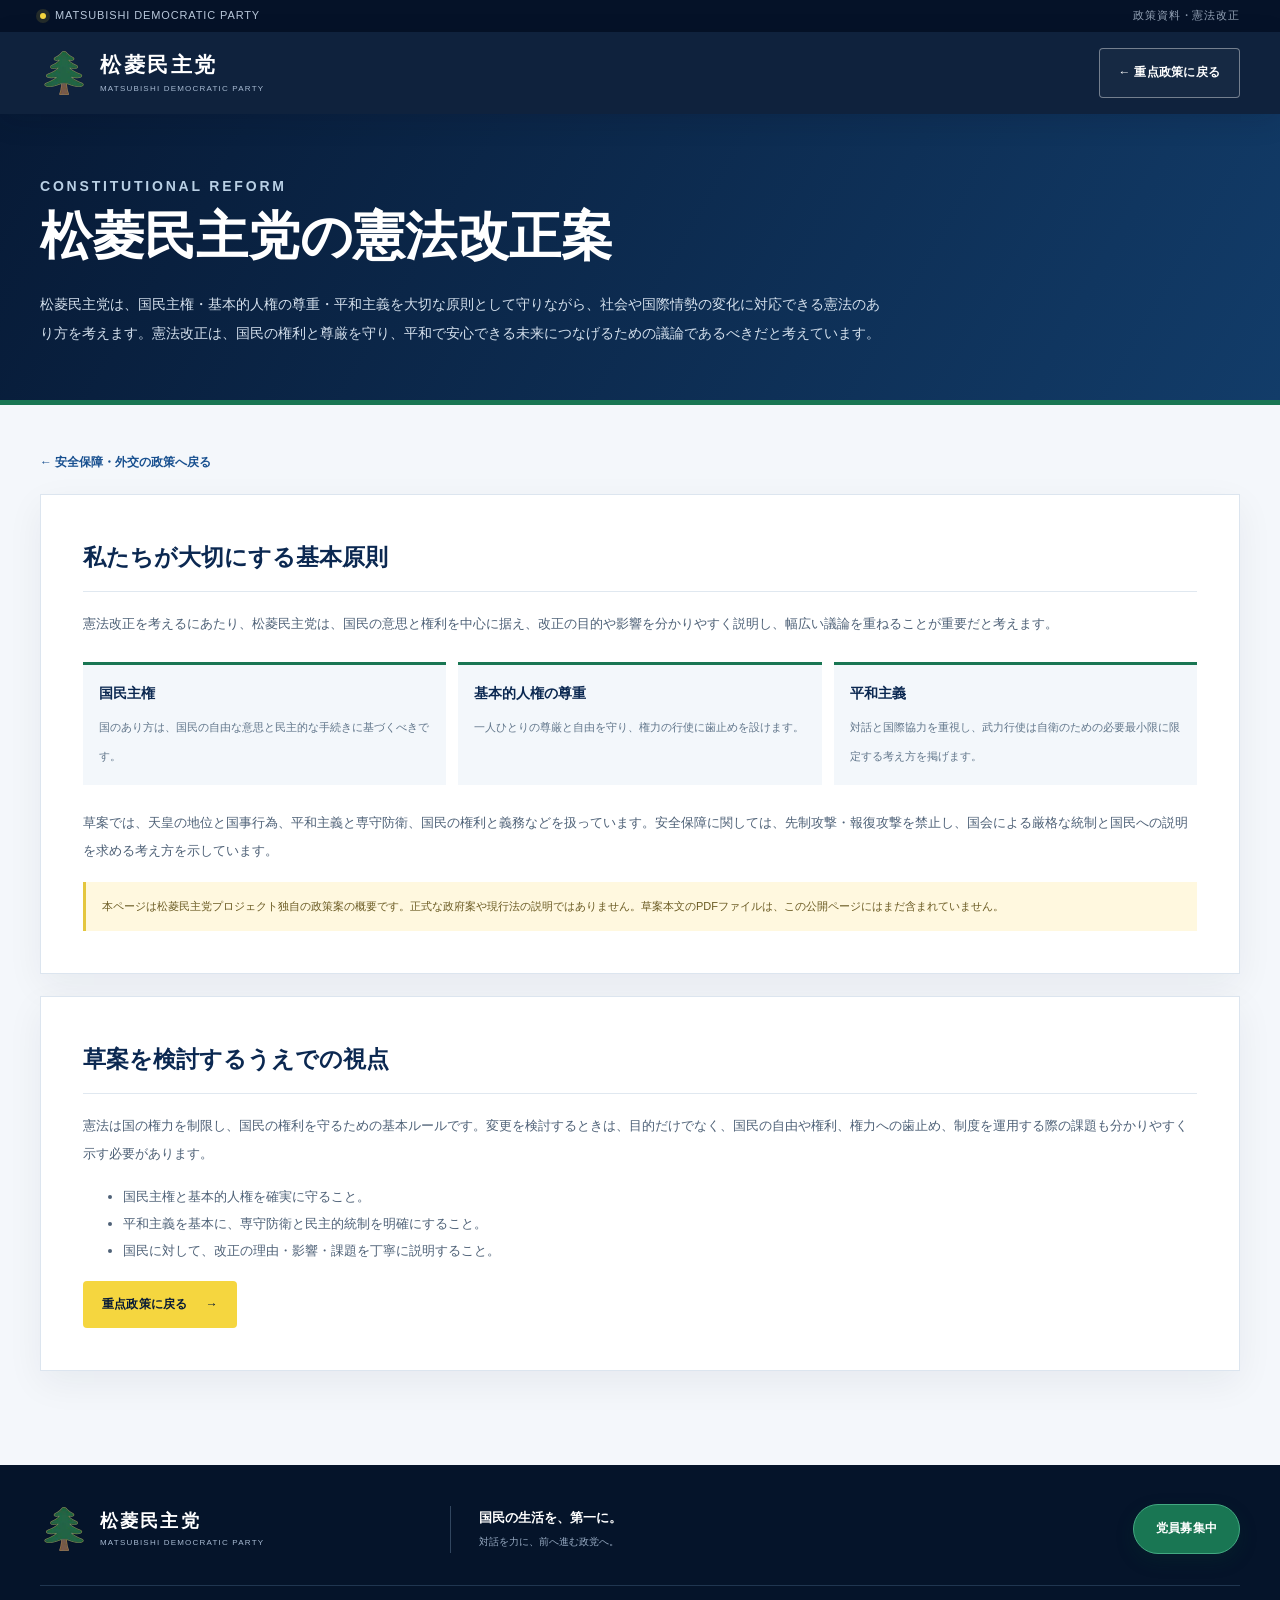
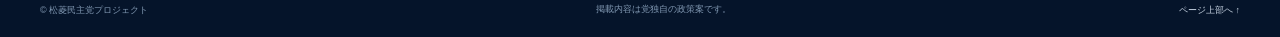
==== constitution.html @ f3b16d9c "Publish Matsubishi Democratic Party website with images and responsive pages" ====
<!doctype html>
<html lang="ja">
<head>
<meta charset="utf-8"><meta name="viewport" content="width=device-width, initial-scale=1">
<meta name="description" content="松菱民主党の憲法改正に関する考え方と草案の概要をご紹介します。">
<title>松菱民主党の憲法改正案｜松菱民主党</title><link rel="stylesheet" href="styles.css">
</head>
<body class="constitution-page">
<div class="topline"><div class="container topline-inner"><span><i class="status-dot"></i> MATSUBISHI DEMOCRATIC PARTY</span><span class="topline-right">政策資料・憲法改正</span></div></div>
<header class="site-header"><div class="container nav-wrap"><a class="brand" href="index.html#top"><img src="assets/logo-tree.webp" width="48" height="48" alt=""><span class="brand-text"><strong>松菱民主党</strong><small>MATSUBISHI DEMOCRATIC PARTY</small></span></a><a class="button button-outline" href="index.html#policies">← 重点政策に戻る</a></div></header>
<main>
<section class="constitution-hero"><div class="container"><p class="section-kicker">CONSTITUTIONAL REFORM</p><h1>松菱民主党の憲法改正案</h1><p>松菱民主党は、国民主権・基本的人権の尊重・平和主義を大切な原則として守りながら、社会や国際情勢の変化に対応できる憲法のあり方を考えます。憲法改正は、国民の権利と尊厳を守り、平和で安心できる未来につなげるための議論であるべきだと考えています。</p></div></section>
<section class="constitution-content"><div class="container"><a class="constitution-back" href="index.html#policies">← 安全保障・外交の政策へ戻る</a>
<div class="constitution-panel"><h2>私たちが大切にする基本原則</h2><p>憲法改正を考えるにあたり、松菱民主党は、国民の意思と権利を中心に据え、改正の目的や影響を分かりやすく説明し、幅広い議論を重ねることが重要だと考えます。</p><div class="constitution-principles"><div class="constitution-principle"><strong>国民主権</strong><span>国のあり方は、国民の自由な意思と民主的な手続きに基づくべきです。</span></div><div class="constitution-principle"><strong>基本的人権の尊重</strong><span>一人ひとりの尊厳と自由を守り、権力の行使に歯止めを設けます。</span></div><div class="constitution-principle"><strong>平和主義</strong><span>対話と国際協力を重視し、武力行使は自衛のための必要最小限に限定する考え方を掲げます。</span></div></div><p>草案では、天皇の地位と国事行為、平和主義と専守防衛、国民の権利と義務などを扱っています。安全保障に関しては、先制攻撃・報復攻撃を禁止し、国会による厳格な統制と国民への説明を求める考え方を示しています。</p><div class="constitution-notice">本ページは松菱民主党プロジェクト独自の政策案の概要です。正式な政府案や現行法の説明ではありません。草案本文のPDFファイルは、この公開ページにはまだ含まれていません。</div></div>
<div class="constitution-panel"><h2>草案を検討するうえでの視点</h2><p>憲法は国の権力を制限し、国民の権利を守るための基本ルールです。変更を検討するときは、目的だけでなく、国民の自由や権利、権力への歯止め、制度を運用する際の課題も分かりやすく示す必要があります。</p><ul><li>国民主権と基本的人権を確実に守ること。</li><li>平和主義を基本に、専守防衛と民主的統制を明確にすること。</li><li>国民に対して、改正の理由・影響・課題を丁寧に説明すること。</li></ul><a class="button button-yellow" href="index.html#policies">重点政策に戻る <span aria-hidden="true">→</span></a></div>
</div></section></main>
<footer class="site-footer"><div class="container footer-main"><a class="brand footer-brand" href="index.html#top"><img src="assets/logo-tree.webp" width="48" height="48" alt=""><span class="brand-text"><strong>松菱民主党</strong><small>MATSUBISHI DEMOCRATIC PARTY</small></span></a><p>国民の生活を、第一に。<br><span>対話を力に、前へ進む政党へ。</span></p><div class="footer-links"><a class="button footer-join-button" href="https://scratch.mit.edu/projects/1231125918" target="_blank" rel="noopener noreferrer">党員募集中</a></div></div><div class="container footer-bottom"><p>© 松菱民主党プロジェクト</p><p class="project-disclaimer">掲載内容は党独自の政策案です。</p><a class="back-top" href="#top">ページ上部へ ↑</a></div></footer>
</body></html>
---- styles.css ----
@charset "UTF-8";
:root{--navy:#081b37;--navy2:#0b2851;--blue:#1559a7;--yellow:#f5d63f;--green:#2fb58c;--ink:#15243a;--muted:#64748b;--paper:#f4f7fb;--line:#dce4ee;--shadow:0 20px 50px rgba(8,27,55,.12)}
*{box-sizing:border-box}html{scroll-behavior:smooth;scroll-padding-top:92px}body{margin:0;background:#fff;color:var(--ink);font-family:Inter,-apple-system,BlinkMacSystemFont,"Segoe UI","Noto Sans JP","Yu Gothic UI","Hiragino Kaku Gothic ProN",Meiryo,sans-serif;line-height:1.8;-webkit-font-smoothing:antialiased}a{color:inherit;text-decoration:none}button{font:inherit}.container{width:min(1200px,calc(100% - 48px));margin-inline:auto}.skip-link{position:absolute;left:16px;top:-60px;z-index:200;background:var(--yellow);color:var(--navy);padding:9px 14px;border-radius:6px}.skip-link:focus{top:8px}
.topline{height:32px;background:#051228;color:#b8c7da;font-size:11px;letter-spacing:.08em}.topline-inner{height:100%;display:flex;align-items:center;justify-content:space-between}.topline-inner span{display:inline-flex;align-items:center;gap:9px}.status-dot{width:6px;height:6px;border-radius:50%;background:var(--yellow);display:inline-block;box-shadow:0 0 0 4px rgba(245,214,63,.13)}.topline-right{opacity:.8}.site-header{position:sticky;top:0;z-index:100;background:rgba(8,27,55,.97);backdrop-filter:blur(14px);color:white;box-shadow:0 7px 26px rgba(4,14,29,.12)}.nav-wrap{min-height:82px;display:flex;align-items:center;justify-content:space-between;gap:30px}.brand{display:flex;align-items:center;gap:12px;flex:0 0 auto}.brand img{display:block;border-radius:12px;width:48px;height:48px;object-fit:contain}.brand-text{display:flex;flex-direction:column;line-height:1.25}.brand-text strong{font-size:21px;letter-spacing:.12em;font-weight:850}.brand-text small{font-size:8px;color:#a7bad2;letter-spacing:.15em;margin-top:5px}.main-nav{display:flex;align-items:center;gap:clamp(12px,1.55vw,24px);font-size:12px;font-weight:750}.nav-link{position:relative;padding:31px 0 28px;color:#d4deea;white-space:nowrap}.nav-link:after{position:absolute;content:"";bottom:19px;left:0;right:100%;height:2px;background:var(--yellow);transition:right .25s}.nav-link:hover,.nav-link.is-active{color:#fff}.nav-link:hover:after,.nav-link.is-active:after{right:0}.menu-toggle{display:none;background:none;border:1px solid #49617f;border-radius:8px;width:44px;height:42px;padding:10px;cursor:pointer}.menu-toggle span{display:block;background:white;height:2px;margin:5px 0;border-radius:3px}
.hero{position:relative;isolation:isolate;overflow:hidden;background:linear-gradient(122deg,#06162d 0%,#0b2850 56%,#103d72 100%);color:white;min-height:610px}.hero:after{content:"";position:absolute;pointer-events:none;left:0;right:0;bottom:0;height:8px;background:linear-gradient(90deg,var(--yellow) 0 20%,var(--green) 20% 40%,#3c8ed5 40% 100%)}.hero-background-slide{position:absolute;inset:0;z-index:-1;background:linear-gradient(90deg,rgba(5,18,38,.83),rgba(5,22,45,.32)),url('assets/representative-visual.webp') center/cover no-repeat;opacity:1;transition:opacity .7s ease}.hero-background-slide.is-changing{opacity:.12}.hero-grid-pattern{position:absolute;inset:0;z-index:0;opacity:.06;pointer-events:none;background-image:linear-gradient(rgba(255,255,255,.14) 1px,transparent 1px),linear-gradient(90deg,rgba(255,255,255,.14) 1px,transparent 1px);background-size:66px 66px;mask-image:linear-gradient(90deg,black,transparent 90%)}.hero-inner{position:relative;z-index:2;min-height:570px;padding:76px 42px 62px}.hero-copy{max-width:680px}.eyebrow,.section-kicker{font-size:10px;font-weight:850;letter-spacing:.2em;color:#5477a0;margin:0 0 18px;display:flex;align-items:center;gap:11px}.eyebrow{color:#c0d1e4}.eyebrow-line{display:inline-block;width:28px;height:2px;background:var(--yellow)}.hero h1{font-size:clamp(42px,5.15vw,70px);line-height:1.23;letter-spacing:.045em;margin:0;font-weight:900}.hero h1 em{font-style:normal;color:var(--yellow)}.hero-lead{font-size:21px;letter-spacing:.055em;font-weight:750;margin:18px 0 10px}.hero-description{font-size:14px;color:#d0dceb;line-height:2.1;max-width:520px;margin:0}.hero-actions{display:flex;gap:12px;flex-wrap:wrap;margin-top:28px}.button{display:inline-flex;align-items:center;justify-content:center;gap:18px;padding:13px 19px;font-size:12px;font-weight:850;letter-spacing:.02em;border-radius:4px;transition:transform .2s,box-shadow .2s,background .2s}.button:hover{transform:translateY(-3px);box-shadow:0 10px 24px rgba(0,0,0,.16)}.button-yellow{background:var(--yellow);color:#071a36}.button-outline{border:1px solid rgba(255,255,255,.4);color:white;background:rgba(255,255,255,.03)}.button-outline:hover{background:rgba(255,255,255,.1)}.hero-signature{display:flex;gap:12px;align-items:center;margin-top:36px;padding-top:20px;border-top:1px solid rgba(255,255,255,.18);max-width:380px}.signature-mark{width:36px;height:36px;display:grid;place-items:center;border:1px solid rgba(245,214,63,.7);color:var(--yellow);font:900 17px Georgia,serif;transform:rotate(45deg);border-radius:2px}.hero-signature span:last-child{display:flex;flex-direction:column;line-height:1.35}.hero-signature strong{font-size:12px}.hero-signature small{font-size:10px;color:#9fb2cb;margin-top:3px}.hero-visual{display:none!important}.hero-slider-arrow{position:absolute;z-index:5;top:50%;transform:translateY(-50%);width:48px;height:48px;border:1px solid rgba(255,255,255,.58);border-radius:50%;background:rgba(4,22,42,.42);color:#fff;font-size:35px;font-family:Arial,sans-serif;font-weight:300;line-height:1;display:grid;place-items:center;cursor:pointer}.hero-slider-prev{left:20px}.hero-slider-next{right:20px}.hero-bottom{display:flex;justify-content:space-between;align-items:center;padding:0 0 27px;color:#a6b7cd;font-size:10px;letter-spacing:.12em}.scroll-hint{display:flex;align-items:center;gap:12px}.scroll-hint i{display:inline-block;width:1px;height:28px;background:var(--yellow);position:relative}
.value-strip{background:#f0f4f8;border-bottom:1px solid #e2e8f0}.value-grid{display:grid;grid-template-columns:repeat(3,1fr);padding-block:21px}.value-item{display:flex;align-items:center;gap:15px;padding:5px 26px;border-right:1px solid #d8e0e9}.value-item:first-child{padding-left:2px}.value-item:last-child{border:0}.value-number{font-size:22px;font-weight:900;color:#a6b5c7}.value-item span:last-child{display:flex;flex-direction:column;line-height:1.45}.value-item strong{font-size:13px}.value-item small{font-size:10px;color:#718196;margin-top:5px}
.section{padding:100px 0}.about-section{background:#fff}.about-layout{display:grid;grid-template-columns:.86fr 1.14fr;gap:9%;align-items:start}.section-heading{padding:15px 0}.section-kicker{margin-bottom:20px}.section-heading h2{font-size:clamp(37px,4.1vw,56px);line-height:1.35;letter-spacing:.04em;margin:0;font-weight:900}.section-heading h2 span{color:#1b5da9}.heading-rule{width:60px;height:4px;background:var(--yellow);margin:25px 0}.heading-note{max-width:390px;color:#52657d;font-size:13px;line-height:2.1}.about-copy{border-left:1px solid #dce4ed;padding-left:42px;position:relative}.about-copy:before{content:"";position:absolute;width:5px;height:45px;background:#42b88f;top:0;left:-3px}.about-copy p{font-size:13px;color:#536379;line-height:2.15;margin:0 0 18px}.about-copy .lead-paragraph{font-size:19px;font-weight:800;line-height:1.85;color:#172f51;margin-bottom:19px}.about-points{display:grid;grid-template-columns:repeat(3,1fr);margin-top:31px;border-top:1px solid var(--line);border-bottom:1px solid var(--line);padding:18px 0;gap:12px}.about-points div{display:flex;flex-direction:column;gap:5px}.about-points span{font-size:10px;color:#7d8da1}.about-points strong{font-size:12px;color:#103d72}
.policy-section{background:var(--paper)}.section-topline{display:flex;align-items:flex-end;justify-content:space-between;gap:30px;margin-bottom:38px}.section-title{font-size:clamp(30px,3.3vw,43px);font-weight:900;letter-spacing:.035em;margin:0;color:#112e52;line-height:1.3}.section-subtitle{margin:11px 0 0;color:#6d7d91;font-size:13px}.section-index{font:750 10px Georgia,serif;letter-spacing:.15em;color:#8395aa;border-bottom:1px solid #bbc8d8;padding-bottom:10px;white-space:nowrap}.section-index b{color:#153e6f;margin-left:8px}.policy-grid{display:grid;grid-template-columns:repeat(3,1fr);gap:16px}.policy-card{position:relative;background:#fff;border:1px solid #e2e9f1;padding:25px 24px 22px;min-height:263px;box-shadow:0 8px 25px rgba(18,48,80,.035);transition:transform .25s,box-shadow .25s;overflow:hidden}.policy-card:before{content:"";position:absolute;top:0;left:0;width:100%;height:4px;background:var(--accent)}.policy-card:hover{transform:translateY(-4px);box-shadow:var(--shadow)}.policy-orange{--accent:#f19936;--accent-light:#fff3e2}.policy-green{--accent:#21a978;--accent-light:#e6f8ef}.policy-rose{--accent:#e96c8f;--accent-light:#ffedf2}.policy-blue{--accent:#3986d5;--accent-light:#eaf4ff}.policy-purple{--accent:#8c71d7;--accent-light:#f1edff}.policy-teal{--accent:#20a89c;--accent-light:#e4f9f6}.policy-card-top{display:flex;align-items:center;justify-content:space-between}.policy-no{font:900 25px Georgia,serif;color:var(--accent)}.policy-icon{width:43px;height:43px;display:grid;place-items:center;border-radius:12px;background:var(--accent-light);color:var(--accent);font-size:21px;font-weight:850}.policy-label{font-size:8px;font-weight:900;letter-spacing:.19em;color:#a2afbd;margin:17px 0 2px}.policy-card h3{font-size:21px;line-height:1.45;margin:0 0 7px;color:#142b49;font-weight:900}.policy-short{font-size:12px;color:#66768a;line-height:1.8;margin:0;min-height:43px}.text-button{padding:14px 0 0;background:none;border:0;border-top:1px solid #e8edf3;color:#174f8f;font-size:11px;font-weight:850;display:flex;justify-content:space-between;align-items:center;gap:20px;width:100%;margin-top:18px;cursor:pointer;text-align:left}.text-button span{font-size:17px;color:var(--accent)}.policy-detail{font-size:12px;color:#4d6076;padding-top:13px;line-height:1.95}.policy-detail p{margin:0 0 10px}.policy-detail ul{margin:0;padding-left:18px}.policy-detail li{margin:4px 0}.policy-note{display:flex;align-items:flex-start;gap:12px;margin-top:23px;padding:14px 18px;border:1px solid #dfe7ef;background:#fff}.note-symbol{flex:0 0 20px;width:20px;height:20px;border-radius:50%;border:1px solid #6e88a5;color:#476783;display:grid;place-items:center;font:700 12px Georgia,serif;margin-top:2px}.policy-note p{margin:0;color:#718196;font-size:11px;line-height:1.8}
.approach-section{background:#092346;color:#fff;padding:84px 0;position:relative;overflow:hidden}.approach-layout{position:relative;z-index:1;display:grid;grid-template-columns:1.1fr .9fr;gap:10%;align-items:center}.section-kicker-light{color:#9bb1cc}.approach-layout h2,.message-copy h2,.closing-inner h2{font-size:clamp(31px,3.6vw,47px);font-weight:900;line-height:1.45;letter-spacing:.03em;margin:0}.approach-layout h2 span,.message-copy h2 span,.closing-inner h2 span{color:var(--yellow)}.approach-intro{font-size:13px;color:#bdcde0;line-height:2.1;max-width:570px;margin:20px 0 26px}.approach-steps{border-top:1px solid rgba(255,255,255,.17)}.approach-step{display:flex;align-items:flex-start;gap:20px;padding:21px 0;border-bottom:1px solid rgba(255,255,255,.17)}.approach-step>span{color:var(--yellow);font:800 20px Georgia,serif}.approach-step strong{font-size:15px}.approach-step p{font-size:11px;color:#aebfd4;margin:4px 0 0;line-height:1.8}
.news-section{background:#f4f7fb}.news-intro{display:flex;gap:15px;align-items:center;background:#0b2851;color:#fff;padding:19px 23px;margin:-7px 0 26px;border-left:4px solid var(--yellow)}.news-intro-mark{display:grid;place-items:center;flex:0 0 43px;width:43px;height:43px;border:1px solid rgba(245,214,63,.8);color:var(--yellow);font:900 22px Georgia,serif;transform:rotate(45deg);margin:0 7px 0 2px}.news-intro p{font-size:11px;line-height:1.9;color:#ccdaea;margin:0}.news-intro strong{font-size:12px;color:#fff}.news-toolbar{display:flex;justify-content:space-between;align-items:center;gap:18px;margin:0 0 20px}.news-filters{display:flex;gap:8px;flex-wrap:wrap}.news-filter{border:1px solid #cbd7e5;background:#fff;color:#536882;padding:8px 16px;font-size:11px;font-weight:800;cursor:pointer}.news-filter:hover,.news-filter.is-selected{background:#0b2851;color:#fff;border-color:#0b2851}.news-result-count{font-size:10px;font-weight:800;color:#7a8ca1}.news-grid{display:grid;grid-template-columns:repeat(2,minmax(0,1fr));gap:20px;align-items:start}.news-card{background:#fff;border:1px solid #dce5ef;box-shadow:0 8px 28px rgba(8,27,55,.045);min-width:0}.news-card[hidden]{display:none}.news-card-top{display:flex;align-items:center;gap:10px;min-height:53px;padding:11px 21px;border-bottom:1px solid #e8edf3;background:#fbfcfe;position:relative}.news-card-top time{font-size:10px;color:#8090a3;font-weight:750}.news-number{margin-left:auto;font:800 12px Georgia,serif;color:#b4c1d0}.news-category{display:inline-block;font-size:9px;font-weight:850;padding:5px 8px;background:#eaf2fc;color:#245f9d;white-space:nowrap}.category-domestic{background:#eaf3ff;color:#245f9d}.category-international{background:#e8f7f1;color:#177b61}.news-card-body{padding:23px 24px 21px}.news-eyebrow{font-size:8px;font-weight:900;letter-spacing:.16em;color:#a0adbc;margin:0 0 9px}.news-card h3{font-size:clamp(18px,1.75vw,23px);line-height:1.6;color:#112e52;margin:0 0 13px}.news-summary{font-size:12px;line-height:2.05;color:#586b81;margin:0 0 17px}.news-meta{display:flex;flex-wrap:wrap;gap:8px 15px;padding:12px 0;border-top:1px solid #e5ebf2;border-bottom:1px solid #e5ebf2;color:#8392a4;font-size:9px}.news-details{margin-top:15px}.news-details summary{list-style:none;display:flex;justify-content:space-between;align-items:center;gap:15px;padding:12px 14px;background:#eef4fa;color:#174f8f;font-size:11px;font-weight:850;cursor:pointer}.news-details summary::-webkit-details-marker{display:none}.news-details summary span{font-size:20px}.news-detail-content{padding:17px 2px 0}.news-detail-content h4{font-size:12px;color:#14385f;margin:17px 0 7px;padding-left:10px;border-left:3px solid #2fb58c}.news-detail-content h4:first-child{margin-top:0}.news-detail-content p,.news-detail-content li{font-size:11px;line-height:2;color:#5e6f83}.news-detail-content p{margin:0 0 11px}.news-detail-content ul{padding-left:18px;margin:7px 0 13px}.news-detail-content li{margin:4px 0}.news-detail-content .news-conclusion{border-left:2px solid #e6cb3e;padding:9px 12px;background:#fffbed;color:#33475f;font-weight:750}.news-source{display:flex;justify-content:space-between;gap:12px;align-items:center;padding:10px 12px;border:1px solid #dbe4ef;color:#215f9e;font-size:10px;font-weight:800;margin-top:10px}.news-source-secondary{margin-top:7px}.news-disclaimer{display:flex;align-items:flex-start;gap:10px;margin-top:20px;padding:14px 17px;background:#e9eef5;border:1px solid #dae3ed}.news-disclaimer>span{flex:0 0 18px;width:18px;height:18px;border:1px solid #879ab0;color:#58718b;border-radius:50%;display:grid;place-items:center;font:700 11px Georgia,serif;margin-top:2px}.news-disclaimer p{font-size:10px;line-height:1.9;color:#65788e;margin:0}
.message-section{background:linear-gradient(120deg,#07182f,#0b2b53);color:white;padding:100px 0;overflow:hidden;position:relative}.message-section:before{content:"";position:absolute;top:0;left:0;width:38%;height:4px;background:var(--yellow)}.message-layout{display:grid;grid-template-columns:.85fr 1.15fr;gap:9%;align-items:center}.message-photo-wrap{position:relative;min-height:380px}.message-photo{width:100%;height:380px;object-fit:contain;object-position:center bottom;border-radius:130px 130px 4px 4px;display:block;box-shadow:18px 18px 0 rgba(245,214,63,.13)}.photo-label{position:absolute;bottom:20px;left:-15px;background:var(--yellow);color:#071a36;font-size:9px;font-weight:900;letter-spacing:.17em;padding:9px 13px}.message-copy{max-width:600px}.message-copy h2{font-size:clamp(32px,3.7vw,48px)}.message-lead{font-size:16px;font-weight:800;color:#e9eff7;line-height:1.95;margin:22px 0 13px}.message-copy>p:not(.section-kicker):not(.message-lead){font-size:12px;color:#b5c5d9;line-height:2.1}.representative-sign{border-left:3px solid var(--yellow);padding:7px 0 7px 17px;margin-top:26px;display:flex;flex-direction:column;gap:3px}.representative-sign span{font-size:10px;color:#a7bbd2}.representative-sign strong{font-size:20px;letter-spacing:.055em}
.history-section{background:#f7f9fc}.timeline{border-top:1px solid #dce4ed;display:grid;grid-template-columns:repeat(3,1fr)}.timeline-item{min-height:180px;padding:25px 28px 28px 0;display:flex;align-items:flex-start;gap:18px;border-bottom:1px solid #dce4ed;position:relative}.timeline-item+.timeline-item{border-left:1px solid #dce4ed;padding-left:25px}.timeline-marker{width:38px;height:38px;flex:0 0 38px;border-radius:50%;border:1px solid #c7d3e0;color:#496786;display:grid;place-items:center;font:800 12px Georgia,serif;background:white}.timeline-body{min-width:0}.timeline-label{font-size:10px;color:#7890a8;margin:0 0 6px}.timeline-body h3{font-size:18px;font-weight:900;color:#122e52;margin:0 0 10px;overflow-wrap:anywhere}.timeline-body>p:last-child{font-size:11px;color:#64768b;line-height:1.8;margin:0}.timeline-arrow{position:absolute;right:20px;bottom:20px;color:#8ba0b8;font-size:19px}.timeline-current{background:#edf4fb}.timeline-current .timeline-marker{background:#102f54;color:var(--yellow);border-color:#102f54}.current-label{position:absolute;right:17px;top:17px;font:900 8px Georgia,serif;color:#337b61;background:#e0f5eb;padding:5px 7px}
.closing-cta{background:linear-gradient(110deg,#1555a0,#0b2b53);color:white;padding:61px 0;position:relative;overflow:hidden}.closing-inner{position:relative;z-index:1;display:flex;justify-content:space-between;align-items:center;gap:50px}.closing-inner h2{font-size:clamp(30px,3.4vw,43px)}.closing-inner h2 span{color:var(--yellow)}.closing-inner>div>p:last-child{font-size:12px;color:#c2d4e8;margin:14px 0 0}.button-large{padding:17px 25px;white-space:nowrap;flex:0 0 auto}
.site-footer{background:#05142a;color:#fff}.footer-main{padding:39px 0 31px;display:grid;grid-template-columns:1fr 1fr 1fr;align-items:center;gap:30px}.footer-brand .brand-text strong{font-size:18px}.footer-main>p{font-size:13px;font-weight:800;line-height:1.8;padding-left:28px;border-left:1px solid #31465f;margin:0}.footer-main>p span{font-size:10px;color:#98abc3;font-weight:500}.footer-links{display:flex;justify-content:flex-end;flex-wrap:wrap;gap:10px 18px;font-size:10px;color:#b9c8da}.footer-links .footer-join-button{font-size:12px;font-weight:850;padding:13px 22px;color:#fff;background:#197653;border:1px solid #43a982;border-radius:999px;box-shadow:0 7px 18px rgba(10,65,45,.22)}.footer-bottom{border-top:1px solid #203650;padding:16px 0 19px;display:grid;grid-template-columns:auto 1fr auto;align-items:center;gap:25px;color:#8299b3;font-size:9px}.footer-bottom p{margin:0}.project-disclaimer{text-align:center;line-height:1.7}.back-top{white-space:nowrap;color:#c8d4e3}
.constitution-page{background:#f4f7fb;min-height:100vh}.constitution-hero{background:linear-gradient(120deg,#071a36,#123c69);color:#fff;padding:58px 0 52px;border-bottom:5px solid #197653}.constitution-hero .section-kicker{color:#b9d0e5}.constitution-hero h1{font-size:clamp(32px,5vw,52px);line-height:1.35;margin:0 0 18px}.constitution-hero p{max-width:850px;color:#d4e0ed;font-size:14px;line-height:2.1;margin:0}.constitution-content{padding:42px 0 72px}.constitution-panel{background:#fff;border:1px solid #dce5ef;box-shadow:0 12px 35px rgba(8,27,55,.06);padding:clamp(22px,4vw,42px);margin-bottom:22px}.constitution-panel h2{font-size:23px;color:#0b2851;margin:0 0 18px;padding-bottom:13px;border-bottom:1px solid #e0e8f0}.constitution-panel p,.constitution-panel li{font-size:13px;line-height:2.1;color:#4e6177}.constitution-principles{display:grid;grid-template-columns:repeat(3,minmax(0,1fr));gap:12px;margin:24px 0}.constitution-principle{background:#f3f7fb;border-top:3px solid #197653;padding:16px}.constitution-principle strong{display:block;color:#0b2851;font-size:14px;margin-bottom:6px}.constitution-principle span{font-size:11px;line-height:1.8;color:#60758a}.constitution-document{width:100%;height:min(78vh,920px);border:1px solid #d8e2ed;background:#f5f7fa}.constitution-actions{display:flex;gap:12px;flex-wrap:wrap;margin-top:18px}.constitution-back{display:inline-flex;align-items:center;gap:10px;color:#174f8f;font-size:12px;font-weight:850;margin-bottom:20px}.constitution-notice{padding:14px 16px;background:#fff8df;border-left:3px solid #e4c63e;font-size:11px;line-height:1.9;color:#6a5a22;margin-top:18px}.security-subpage-cta{margin-top:20px;padding:17px 18px;background:#f2f7fb;border-left:3px solid #197653;border-radius:3px}.security-subpage-cta p{font-size:12px;color:#50657b;margin:0 0 12px;line-height:1.9}.security-constitution-button{background:#0b2851;color:#fff;border:1px solid #2b4d73;border-radius:4px;gap:18px}
@media(max-width:1120px){.main-nav{gap:12px;font-size:11px}.nav-wrap{gap:20px}.brand-text strong{font-size:18px}.brand img{width:42px;height:42px}}
@media(max-width:900px){.container{width:min(1200px,calc(100% - 38px))}.nav-wrap{min-height:74px}.menu-toggle{display:block;margin-left:auto}.main-nav{display:none;position:absolute;top:100%;left:0;right:0;padding:10px 20px 20px;background:#07182f;border-top:1px solid #233c5b;align-items:stretch;gap:0;flex-direction:column}.main-nav.is-open{display:flex}.nav-link{padding:12px 6px;border-bottom:1px solid rgba(255,255,255,.08)}.nav-link:after{display:none}.hero-inner{min-height:530px;padding:56px 34px 40px}.hero h1{font-size:clamp(39px,5.4vw,57px)}.hero-lead{font-size:17px}.hero-description{font-size:12px}.section{padding:78px 0}.policy-grid{grid-template-columns:repeat(2,1fr)}.approach-layout{gap:6%}.message-layout{gap:6%}.footer-main{grid-template-columns:1fr 1fr}.footer-links{grid-column:1/-1;justify-content:flex-start}.footer-bottom{grid-template-columns:auto 1fr;gap:10px 20px}.project-disclaimer{text-align:right}.back-top{grid-column:1/-1;text-align:right}.news-grid{grid-template-columns:1fr}.constitution-principles{grid-template-columns:1fr}}
@media(max-width:640px){.container{width:calc(100% - 32px)}.topline{height:29px;font-size:9px}.topline-right{display:none}.brand-text strong{font-size:17px}.brand-text small{font-size:7px}.hero{min-height:0}.hero-inner{padding:60px 20px 45px;min-height:520px}.hero h1{font-size:clamp(43px,12vw,61px)}.hero-lead{font-size:16px}.hero-description{max-width:90%}.hero-bottom{padding-bottom:24px;font-size:9px}.hero-slider-arrow{width:38px;height:38px;font-size:28px}.hero-slider-prev{left:6px}.hero-slider-next{right:6px}.value-grid{grid-template-columns:1fr;padding-block:7px}.value-item,.value-item:first-child{padding:13px 2px;border-right:0;border-bottom:1px solid #dae3ed}.value-item:last-child{border-bottom:0}.value-number{font-size:20px;width:35px}.value-item small{font-size:10px}.section{padding:64px 0}.about-layout{grid-template-columns:1fr;gap:22px}.section-heading{padding:0}.section-heading h2{font-size:43px}.heading-rule{margin:17px 0}.heading-note{font-size:12px;margin-bottom:0}.about-copy{padding-left:21px}.about-copy .lead-paragraph{font-size:17px}.about-copy p{font-size:12px}.about-points{gap:8px;margin-top:23px}.about-points strong{font-size:10px}.section-topline{margin-bottom:26px;align-items:flex-end}.section-index{font-size:8px}.section-title{font-size:30px}.section-subtitle{font-size:11px;line-height:1.7}.policy-grid{grid-template-columns:1fr;gap:12px}.policy-card{padding:22px 21px 19px;min-height:0}.policy-card h3{font-size:20px}.policy-short{min-height:0}.policy-note{padding:12px}.approach-section{padding:64px 0}.approach-layout{grid-template-columns:1fr;gap:30px}.approach-layout h2{font-size:31px}.approach-intro{font-size:12px}.approach-step{padding:15px 0}.message-section{padding:68px 0}.message-layout{grid-template-columns:1fr;gap:33px}.message-photo-wrap{width:min(78%,350px);min-height:340px;margin-inline:auto}.message-photo{height:340px;border-radius:110px 110px 4px 4px}.message-copy h2{font-size:33px}.message-lead{font-size:14px}.timeline{grid-template-columns:1fr}.timeline-item,.timeline-item+.timeline-item{min-height:140px;padding:21px 15px 25px 0;border-left:0}.timeline-arrow{right:12px;bottom:17px}.current-label{right:12px;top:12px}.closing-cta{padding:47px 0}.closing-inner{flex-direction:column;align-items:flex-start;gap:25px}.closing-inner h2{font-size:34px}.button-large{width:100%;justify-content:space-between}.footer-main{grid-template-columns:1fr;gap:20px;padding:30px 0 25px}.footer-main>p{padding-left:0;border-left:0;border-top:1px solid #263e5a;padding-top:18px}.footer-links{grid-column:auto;justify-content:flex-start;gap:12px 18px}.footer-bottom{grid-template-columns:1fr auto;gap:10px}.project-disclaimer{grid-column:1/-1;text-align:left;grid-row:2}.back-top{grid-column:auto;grid-row:1}.footer-bottom p:first-child{grid-column:1;grid-row:1}.constitution-hero{padding:42px 0 36px}.constitution-hero p{font-size:12px}.constitution-content{padding:25px 0 45px}.constitution-panel{padding:20px 16px}.constitution-panel h2{font-size:20px}.constitution-document{height:70vh}.news-intro{align-items:flex-start;padding:16px 14px;gap:12px}.news-intro-mark{flex-basis:34px;width:34px;height:34px;font-size:18px}.news-intro p{font-size:10px}.news-intro strong{font-size:11px}.news-toolbar{align-items:flex-start;flex-direction:column;gap:10px}.news-filter{padding:8px 12px;font-size:10px}.news-card-top{padding:10px 13px;gap:7px;flex-wrap:wrap}.news-card-body{padding:18px 15px}.news-card h3{font-size:19px}.news-summary{font-size:11px}.news-meta{font-size:8px}.news-detail-content p,.news-detail-content li{font-size:10px}.news-source{font-size:9px}}
@media(prefers-reduced-motion:reduce){html{scroll-behavior:auto}*,*::before,*::after{animation-duration:.01ms!important;animation-iteration-count:1!important;transition-duration:.01ms!important}}
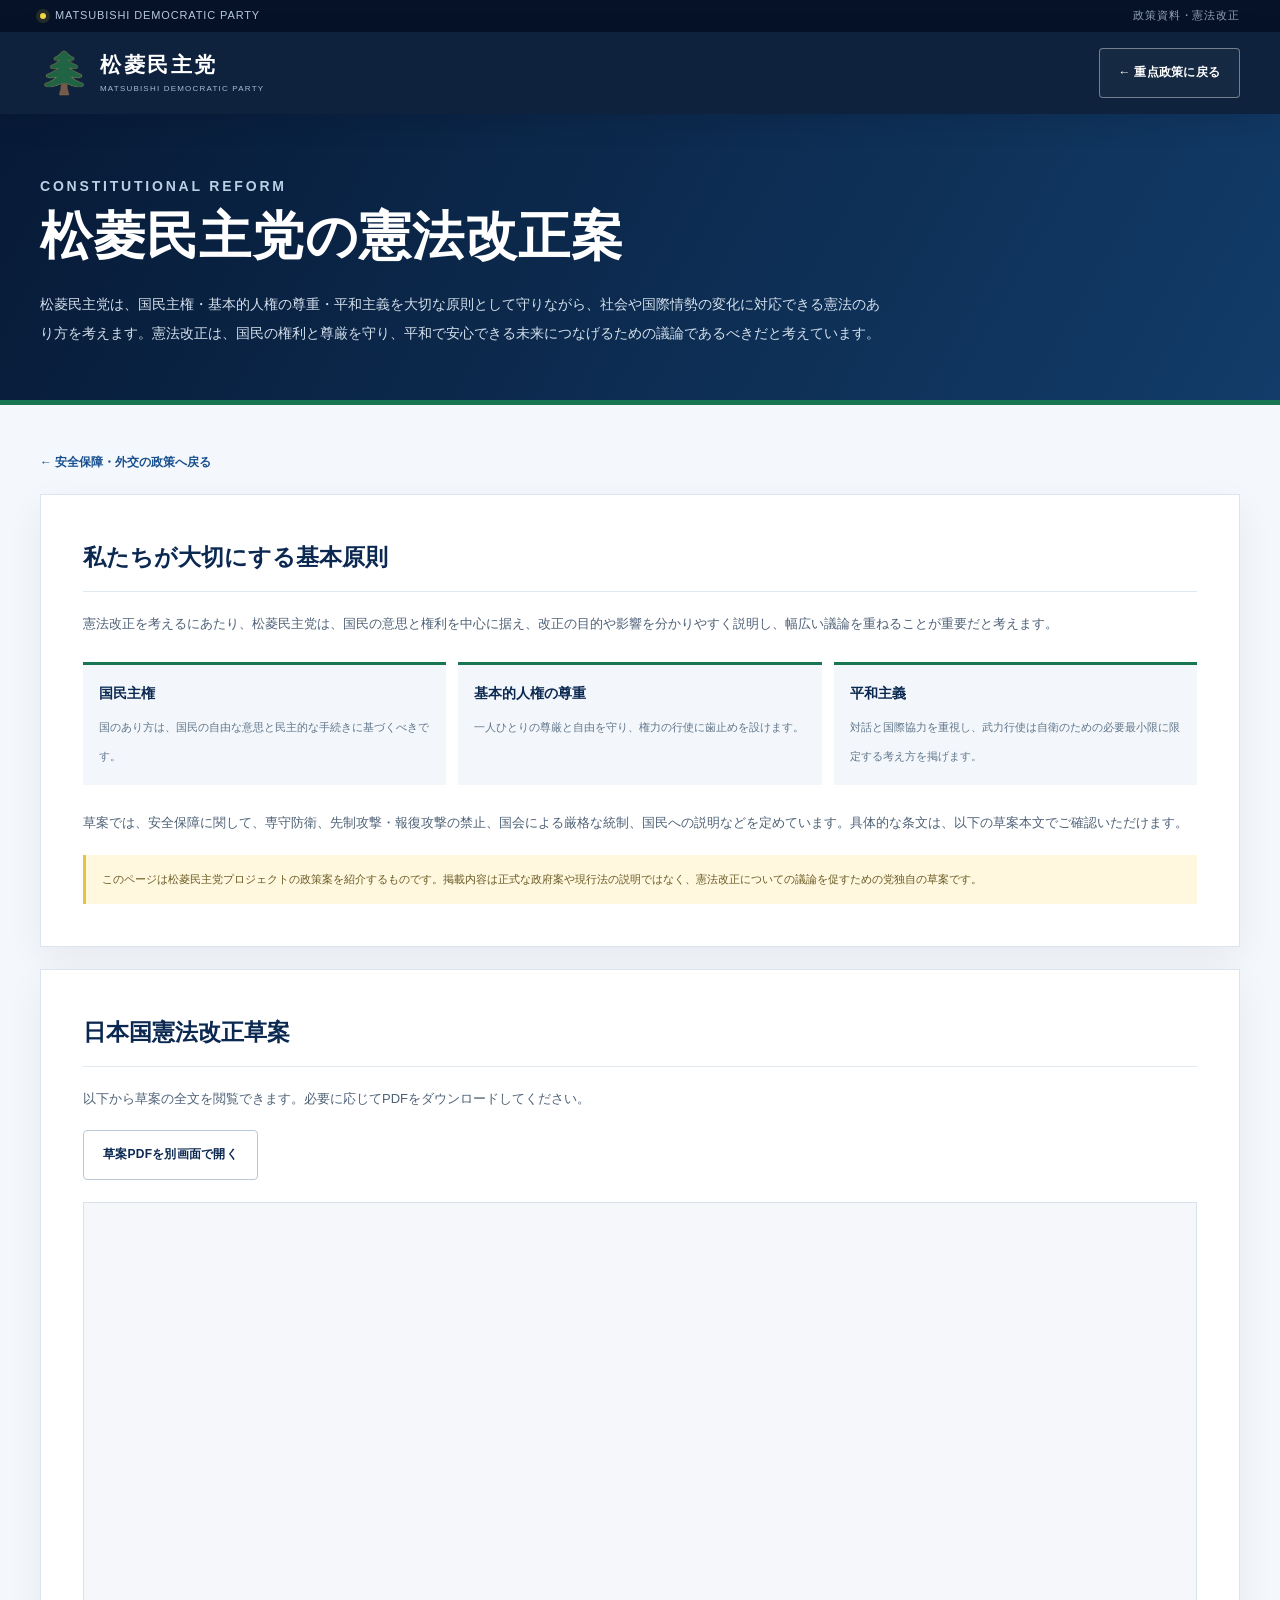
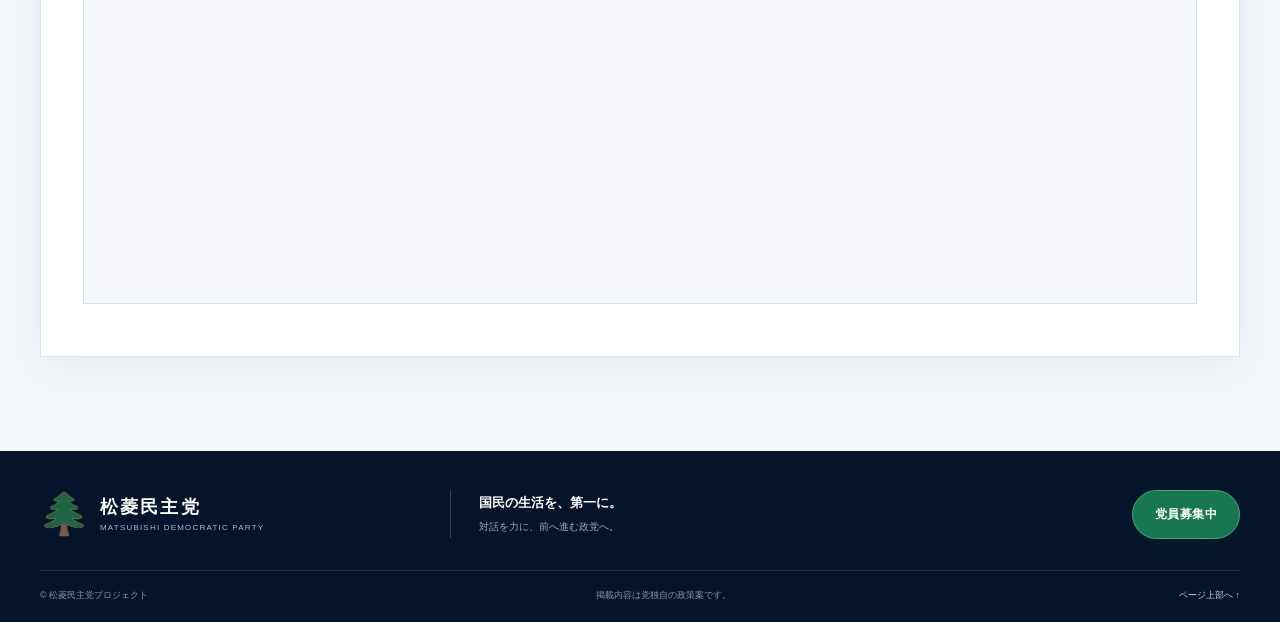
==== commit 1dc95279: "Restore original high-resolution site assets and add the full constitution draft PDF" ====
--- a/constitution.html
+++ b/constitution.html
@@ -2,17 +2,18 @@
 <html lang="ja">
 <head>
 <meta charset="utf-8"><meta name="viewport" content="width=device-width, initial-scale=1">
-<meta name="description" content="松菱民主党の憲法改正に関する考え方と草案の概要をご紹介します。">
-<title>松菱民主党の憲法改正案｜松菱民主党</title><link rel="stylesheet" href="styles.css">
+<meta name="description" content="松菱民主党の憲法改正に関する考え方と、日本国憲法改正草案をご紹介します。">
+<title>松菱民主党の憲法改正案｜松菱民主党</title>
+<link rel="stylesheet" href="styles.css">
 </head>
 <body class="constitution-page">
 <div class="topline"><div class="container topline-inner"><span><i class="status-dot"></i> MATSUBISHI DEMOCRATIC PARTY</span><span class="topline-right">政策資料・憲法改正</span></div></div>
-<header class="site-header"><div class="container nav-wrap"><a class="brand" href="index.html#top"><img src="assets/logo-tree.webp" width="48" height="48" alt=""><span class="brand-text"><strong>松菱民主党</strong><small>MATSUBISHI DEMOCRATIC PARTY</small></span></a><a class="button button-outline" href="index.html#policies">← 重点政策に戻る</a></div></header>
+<header class="site-header"><div class="container nav-wrap"><a class="brand" href="index.html#top"><img src="assets/logo-tree.png" width="48" height="48" alt="松菱民主党の木のロゴ"><span class="brand-text"><strong>松菱民主党</strong><small>MATSUBISHI DEMOCRATIC PARTY</small></span></a><a class="button button-outline" href="index.html#policies">← 重点政策に戻る</a></div></header>
 <main>
 <section class="constitution-hero"><div class="container"><p class="section-kicker">CONSTITUTIONAL REFORM</p><h1>松菱民主党の憲法改正案</h1><p>松菱民主党は、国民主権・基本的人権の尊重・平和主義を大切な原則として守りながら、社会や国際情勢の変化に対応できる憲法のあり方を考えます。憲法改正は、国民の権利と尊厳を守り、平和で安心できる未来につなげるための議論であるべきだと考えています。</p></div></section>
 <section class="constitution-content"><div class="container"><a class="constitution-back" href="index.html#policies">← 安全保障・外交の政策へ戻る</a>
-<div class="constitution-panel"><h2>私たちが大切にする基本原則</h2><p>憲法改正を考えるにあたり、松菱民主党は、国民の意思と権利を中心に据え、改正の目的や影響を分かりやすく説明し、幅広い議論を重ねることが重要だと考えます。</p><div class="constitution-principles"><div class="constitution-principle"><strong>国民主権</strong><span>国のあり方は、国民の自由な意思と民主的な手続きに基づくべきです。</span></div><div class="constitution-principle"><strong>基本的人権の尊重</strong><span>一人ひとりの尊厳と自由を守り、権力の行使に歯止めを設けます。</span></div><div class="constitution-principle"><strong>平和主義</strong><span>対話と国際協力を重視し、武力行使は自衛のための必要最小限に限定する考え方を掲げます。</span></div></div><p>草案では、天皇の地位と国事行為、平和主義と専守防衛、国民の権利と義務などを扱っています。安全保障に関しては、先制攻撃・報復攻撃を禁止し、国会による厳格な統制と国民への説明を求める考え方を示しています。</p><div class="constitution-notice">本ページは松菱民主党プロジェクト独自の政策案の概要です。正式な政府案や現行法の説明ではありません。草案本文のPDFファイルは、この公開ページにはまだ含まれていません。</div></div>
-<div class="constitution-panel"><h2>草案を検討するうえでの視点</h2><p>憲法は国の権力を制限し、国民の権利を守るための基本ルールです。変更を検討するときは、目的だけでなく、国民の自由や権利、権力への歯止め、制度を運用する際の課題も分かりやすく示す必要があります。</p><ul><li>国民主権と基本的人権を確実に守ること。</li><li>平和主義を基本に、専守防衛と民主的統制を明確にすること。</li><li>国民に対して、改正の理由・影響・課題を丁寧に説明すること。</li></ul><a class="button button-yellow" href="index.html#policies">重点政策に戻る <span aria-hidden="true">→</span></a></div>
+<div class="constitution-panel"><h2>私たちが大切にする基本原則</h2><p>憲法改正を考えるにあたり、松菱民主党は、国民の意思と権利を中心に据え、改正の目的や影響を分かりやすく説明し、幅広い議論を重ねることが重要だと考えます。</p><div class="constitution-principles"><div class="constitution-principle"><strong>国民主権</strong><span>国のあり方は、国民の自由な意思と民主的な手続きに基づくべきです。</span></div><div class="constitution-principle"><strong>基本的人権の尊重</strong><span>一人ひとりの尊厳と自由を守り、権力の行使に歯止めを設けます。</span></div><div class="constitution-principle"><strong>平和主義</strong><span>対話と国際協力を重視し、武力行使は自衛のための必要最小限に限定する考え方を掲げます。</span></div></div><p>草案では、安全保障に関して、専守防衛、先制攻撃・報復攻撃の禁止、国会による厳格な統制、国民への説明などを定めています。具体的な条文は、以下の草案本文でご確認いただけます。</p><div class="constitution-notice">このページは松菱民主党プロジェクトの政策案を紹介するものです。掲載内容は正式な政府案や現行法の説明ではなく、憲法改正についての議論を促すための党独自の草案です。</div></div>
+<div class="constitution-panel"><h2>日本国憲法改正草案</h2><p>以下から草案の全文を閲覧できます。必要に応じてPDFをダウンロードしてください。</p><div class="constitution-actions"><a class="button button-outline" style="color:#0b2851;border-color:#b9c8d8" href="assets/matsubishi-constitution-draft.pdf" target="_blank" rel="noopener noreferrer">草案PDFを別画面で開く</a></div><div style="margin-top:22px"><iframe class="constitution-document" src="assets/matsubishi-constitution-draft.pdf" title="松菱民主党 日本国憲法改正草案 PDF"></iframe></div></div>
 </div></section></main>
-<footer class="site-footer"><div class="container footer-main"><a class="brand footer-brand" href="index.html#top"><img src="assets/logo-tree.webp" width="48" height="48" alt=""><span class="brand-text"><strong>松菱民主党</strong><small>MATSUBISHI DEMOCRATIC PARTY</small></span></a><p>国民の生活を、第一に。<br><span>対話を力に、前へ進む政党へ。</span></p><div class="footer-links"><a class="button footer-join-button" href="https://scratch.mit.edu/projects/1231125918" target="_blank" rel="noopener noreferrer">党員募集中</a></div></div><div class="container footer-bottom"><p>© 松菱民主党プロジェクト</p><p class="project-disclaimer">掲載内容は党独自の政策案です。</p><a class="back-top" href="#top">ページ上部へ ↑</a></div></footer>
+<footer class="site-footer"><div class="container footer-main"><a class="brand footer-brand" href="index.html#top"><img src="assets/logo-tree.png" width="48" height="48" alt=""><span class="brand-text"><strong>松菱民主党</strong><small>MATSUBISHI DEMOCRATIC PARTY</small></span></a><p>国民の生活を、第一に。<br><span>対話を力に、前へ進む政党へ。</span></p><div class="footer-links"><a class="button footer-join-button" href="https://scratch.mit.edu/projects/1231125918" target="_blank" rel="noopener noreferrer">党員募集中</a></div></div><div class="container footer-bottom"><p>© 松菱民主党プロジェクト</p><p class="project-disclaimer">掲載内容は党独自の政策案です。</p><a class="back-top" href="#top">ページ上部へ ↑</a></div></footer>
 </body></html>
--- a/styles.css
+++ b/styles.css
@@ -1,19 +1,101 @@
 @charset "UTF-8";
-:root{--navy:#081b37;--navy2:#0b2851;--blue:#1559a7;--yellow:#f5d63f;--green:#2fb58c;--ink:#15243a;--muted:#64748b;--paper:#f4f7fb;--line:#dce4ee;--shadow:0 20px 50px rgba(8,27,55,.12)}
-*{box-sizing:border-box}html{scroll-behavior:smooth;scroll-padding-top:92px}body{margin:0;background:#fff;color:var(--ink);font-family:Inter,-apple-system,BlinkMacSystemFont,"Segoe UI","Noto Sans JP","Yu Gothic UI","Hiragino Kaku Gothic ProN",Meiryo,sans-serif;line-height:1.8;-webkit-font-smoothing:antialiased}a{color:inherit;text-decoration:none}button{font:inherit}.container{width:min(1200px,calc(100% - 48px));margin-inline:auto}.skip-link{position:absolute;left:16px;top:-60px;z-index:200;background:var(--yellow);color:var(--navy);padding:9px 14px;border-radius:6px}.skip-link:focus{top:8px}
-.topline{height:32px;background:#051228;color:#b8c7da;font-size:11px;letter-spacing:.08em}.topline-inner{height:100%;display:flex;align-items:center;justify-content:space-between}.topline-inner span{display:inline-flex;align-items:center;gap:9px}.status-dot{width:6px;height:6px;border-radius:50%;background:var(--yellow);display:inline-block;box-shadow:0 0 0 4px rgba(245,214,63,.13)}.topline-right{opacity:.8}.site-header{position:sticky;top:0;z-index:100;background:rgba(8,27,55,.97);backdrop-filter:blur(14px);color:white;box-shadow:0 7px 26px rgba(4,14,29,.12)}.nav-wrap{min-height:82px;display:flex;align-items:center;justify-content:space-between;gap:30px}.brand{display:flex;align-items:center;gap:12px;flex:0 0 auto}.brand img{display:block;border-radius:12px;width:48px;height:48px;object-fit:contain}.brand-text{display:flex;flex-direction:column;line-height:1.25}.brand-text strong{font-size:21px;letter-spacing:.12em;font-weight:850}.brand-text small{font-size:8px;color:#a7bad2;letter-spacing:.15em;margin-top:5px}.main-nav{display:flex;align-items:center;gap:clamp(12px,1.55vw,24px);font-size:12px;font-weight:750}.nav-link{position:relative;padding:31px 0 28px;color:#d4deea;white-space:nowrap}.nav-link:after{position:absolute;content:"";bottom:19px;left:0;right:100%;height:2px;background:var(--yellow);transition:right .25s}.nav-link:hover,.nav-link.is-active{color:#fff}.nav-link:hover:after,.nav-link.is-active:after{right:0}.menu-toggle{display:none;background:none;border:1px solid #49617f;border-radius:8px;width:44px;height:42px;padding:10px;cursor:pointer}.menu-toggle span{display:block;background:white;height:2px;margin:5px 0;border-radius:3px}
-.hero{position:relative;isolation:isolate;overflow:hidden;background:linear-gradient(122deg,#06162d 0%,#0b2850 56%,#103d72 100%);color:white;min-height:610px}.hero:after{content:"";position:absolute;pointer-events:none;left:0;right:0;bottom:0;height:8px;background:linear-gradient(90deg,var(--yellow) 0 20%,var(--green) 20% 40%,#3c8ed5 40% 100%)}.hero-background-slide{position:absolute;inset:0;z-index:-1;background:linear-gradient(90deg,rgba(5,18,38,.83),rgba(5,22,45,.32)),url('assets/representative-visual.webp') center/cover no-repeat;opacity:1;transition:opacity .7s ease}.hero-background-slide.is-changing{opacity:.12}.hero-grid-pattern{position:absolute;inset:0;z-index:0;opacity:.06;pointer-events:none;background-image:linear-gradient(rgba(255,255,255,.14) 1px,transparent 1px),linear-gradient(90deg,rgba(255,255,255,.14) 1px,transparent 1px);background-size:66px 66px;mask-image:linear-gradient(90deg,black,transparent 90%)}.hero-inner{position:relative;z-index:2;min-height:570px;padding:76px 42px 62px}.hero-copy{max-width:680px}.eyebrow,.section-kicker{font-size:10px;font-weight:850;letter-spacing:.2em;color:#5477a0;margin:0 0 18px;display:flex;align-items:center;gap:11px}.eyebrow{color:#c0d1e4}.eyebrow-line{display:inline-block;width:28px;height:2px;background:var(--yellow)}.hero h1{font-size:clamp(42px,5.15vw,70px);line-height:1.23;letter-spacing:.045em;margin:0;font-weight:900}.hero h1 em{font-style:normal;color:var(--yellow)}.hero-lead{font-size:21px;letter-spacing:.055em;font-weight:750;margin:18px 0 10px}.hero-description{font-size:14px;color:#d0dceb;line-height:2.1;max-width:520px;margin:0}.hero-actions{display:flex;gap:12px;flex-wrap:wrap;margin-top:28px}.button{display:inline-flex;align-items:center;justify-content:center;gap:18px;padding:13px 19px;font-size:12px;font-weight:850;letter-spacing:.02em;border-radius:4px;transition:transform .2s,box-shadow .2s,background .2s}.button:hover{transform:translateY(-3px);box-shadow:0 10px 24px rgba(0,0,0,.16)}.button-yellow{background:var(--yellow);color:#071a36}.button-outline{border:1px solid rgba(255,255,255,.4);color:white;background:rgba(255,255,255,.03)}.button-outline:hover{background:rgba(255,255,255,.1)}.hero-signature{display:flex;gap:12px;align-items:center;margin-top:36px;padding-top:20px;border-top:1px solid rgba(255,255,255,.18);max-width:380px}.signature-mark{width:36px;height:36px;display:grid;place-items:center;border:1px solid rgba(245,214,63,.7);color:var(--yellow);font:900 17px Georgia,serif;transform:rotate(45deg);border-radius:2px}.hero-signature span:last-child{display:flex;flex-direction:column;line-height:1.35}.hero-signature strong{font-size:12px}.hero-signature small{font-size:10px;color:#9fb2cb;margin-top:3px}.hero-visual{display:none!important}.hero-slider-arrow{position:absolute;z-index:5;top:50%;transform:translateY(-50%);width:48px;height:48px;border:1px solid rgba(255,255,255,.58);border-radius:50%;background:rgba(4,22,42,.42);color:#fff;font-size:35px;font-family:Arial,sans-serif;font-weight:300;line-height:1;display:grid;place-items:center;cursor:pointer}.hero-slider-prev{left:20px}.hero-slider-next{right:20px}.hero-bottom{display:flex;justify-content:space-between;align-items:center;padding:0 0 27px;color:#a6b7cd;font-size:10px;letter-spacing:.12em}.scroll-hint{display:flex;align-items:center;gap:12px}.scroll-hint i{display:inline-block;width:1px;height:28px;background:var(--yellow);position:relative}
-.value-strip{background:#f0f4f8;border-bottom:1px solid #e2e8f0}.value-grid{display:grid;grid-template-columns:repeat(3,1fr);padding-block:21px}.value-item{display:flex;align-items:center;gap:15px;padding:5px 26px;border-right:1px solid #d8e0e9}.value-item:first-child{padding-left:2px}.value-item:last-child{border:0}.value-number{font-size:22px;font-weight:900;color:#a6b5c7}.value-item span:last-child{display:flex;flex-direction:column;line-height:1.45}.value-item strong{font-size:13px}.value-item small{font-size:10px;color:#718196;margin-top:5px}
-.section{padding:100px 0}.about-section{background:#fff}.about-layout{display:grid;grid-template-columns:.86fr 1.14fr;gap:9%;align-items:start}.section-heading{padding:15px 0}.section-kicker{margin-bottom:20px}.section-heading h2{font-size:clamp(37px,4.1vw,56px);line-height:1.35;letter-spacing:.04em;margin:0;font-weight:900}.section-heading h2 span{color:#1b5da9}.heading-rule{width:60px;height:4px;background:var(--yellow);margin:25px 0}.heading-note{max-width:390px;color:#52657d;font-size:13px;line-height:2.1}.about-copy{border-left:1px solid #dce4ed;padding-left:42px;position:relative}.about-copy:before{content:"";position:absolute;width:5px;height:45px;background:#42b88f;top:0;left:-3px}.about-copy p{font-size:13px;color:#536379;line-height:2.15;margin:0 0 18px}.about-copy .lead-paragraph{font-size:19px;font-weight:800;line-height:1.85;color:#172f51;margin-bottom:19px}.about-points{display:grid;grid-template-columns:repeat(3,1fr);margin-top:31px;border-top:1px solid var(--line);border-bottom:1px solid var(--line);padding:18px 0;gap:12px}.about-points div{display:flex;flex-direction:column;gap:5px}.about-points span{font-size:10px;color:#7d8da1}.about-points strong{font-size:12px;color:#103d72}
-.policy-section{background:var(--paper)}.section-topline{display:flex;align-items:flex-end;justify-content:space-between;gap:30px;margin-bottom:38px}.section-title{font-size:clamp(30px,3.3vw,43px);font-weight:900;letter-spacing:.035em;margin:0;color:#112e52;line-height:1.3}.section-subtitle{margin:11px 0 0;color:#6d7d91;font-size:13px}.section-index{font:750 10px Georgia,serif;letter-spacing:.15em;color:#8395aa;border-bottom:1px solid #bbc8d8;padding-bottom:10px;white-space:nowrap}.section-index b{color:#153e6f;margin-left:8px}.policy-grid{display:grid;grid-template-columns:repeat(3,1fr);gap:16px}.policy-card{position:relative;background:#fff;border:1px solid #e2e9f1;padding:25px 24px 22px;min-height:263px;box-shadow:0 8px 25px rgba(18,48,80,.035);transition:transform .25s,box-shadow .25s;overflow:hidden}.policy-card:before{content:"";position:absolute;top:0;left:0;width:100%;height:4px;background:var(--accent)}.policy-card:hover{transform:translateY(-4px);box-shadow:var(--shadow)}.policy-orange{--accent:#f19936;--accent-light:#fff3e2}.policy-green{--accent:#21a978;--accent-light:#e6f8ef}.policy-rose{--accent:#e96c8f;--accent-light:#ffedf2}.policy-blue{--accent:#3986d5;--accent-light:#eaf4ff}.policy-purple{--accent:#8c71d7;--accent-light:#f1edff}.policy-teal{--accent:#20a89c;--accent-light:#e4f9f6}.policy-card-top{display:flex;align-items:center;justify-content:space-between}.policy-no{font:900 25px Georgia,serif;color:var(--accent)}.policy-icon{width:43px;height:43px;display:grid;place-items:center;border-radius:12px;background:var(--accent-light);color:var(--accent);font-size:21px;font-weight:850}.policy-label{font-size:8px;font-weight:900;letter-spacing:.19em;color:#a2afbd;margin:17px 0 2px}.policy-card h3{font-size:21px;line-height:1.45;margin:0 0 7px;color:#142b49;font-weight:900}.policy-short{font-size:12px;color:#66768a;line-height:1.8;margin:0;min-height:43px}.text-button{padding:14px 0 0;background:none;border:0;border-top:1px solid #e8edf3;color:#174f8f;font-size:11px;font-weight:850;display:flex;justify-content:space-between;align-items:center;gap:20px;width:100%;margin-top:18px;cursor:pointer;text-align:left}.text-button span{font-size:17px;color:var(--accent)}.policy-detail{font-size:12px;color:#4d6076;padding-top:13px;line-height:1.95}.policy-detail p{margin:0 0 10px}.policy-detail ul{margin:0;padding-left:18px}.policy-detail li{margin:4px 0}.policy-note{display:flex;align-items:flex-start;gap:12px;margin-top:23px;padding:14px 18px;border:1px solid #dfe7ef;background:#fff}.note-symbol{flex:0 0 20px;width:20px;height:20px;border-radius:50%;border:1px solid #6e88a5;color:#476783;display:grid;place-items:center;font:700 12px Georgia,serif;margin-top:2px}.policy-note p{margin:0;color:#718196;font-size:11px;line-height:1.8}
-.approach-section{background:#092346;color:#fff;padding:84px 0;position:relative;overflow:hidden}.approach-layout{position:relative;z-index:1;display:grid;grid-template-columns:1.1fr .9fr;gap:10%;align-items:center}.section-kicker-light{color:#9bb1cc}.approach-layout h2,.message-copy h2,.closing-inner h2{font-size:clamp(31px,3.6vw,47px);font-weight:900;line-height:1.45;letter-spacing:.03em;margin:0}.approach-layout h2 span,.message-copy h2 span,.closing-inner h2 span{color:var(--yellow)}.approach-intro{font-size:13px;color:#bdcde0;line-height:2.1;max-width:570px;margin:20px 0 26px}.approach-steps{border-top:1px solid rgba(255,255,255,.17)}.approach-step{display:flex;align-items:flex-start;gap:20px;padding:21px 0;border-bottom:1px solid rgba(255,255,255,.17)}.approach-step>span{color:var(--yellow);font:800 20px Georgia,serif}.approach-step strong{font-size:15px}.approach-step p{font-size:11px;color:#aebfd4;margin:4px 0 0;line-height:1.8}
-.news-section{background:#f4f7fb}.news-intro{display:flex;gap:15px;align-items:center;background:#0b2851;color:#fff;padding:19px 23px;margin:-7px 0 26px;border-left:4px solid var(--yellow)}.news-intro-mark{display:grid;place-items:center;flex:0 0 43px;width:43px;height:43px;border:1px solid rgba(245,214,63,.8);color:var(--yellow);font:900 22px Georgia,serif;transform:rotate(45deg);margin:0 7px 0 2px}.news-intro p{font-size:11px;line-height:1.9;color:#ccdaea;margin:0}.news-intro strong{font-size:12px;color:#fff}.news-toolbar{display:flex;justify-content:space-between;align-items:center;gap:18px;margin:0 0 20px}.news-filters{display:flex;gap:8px;flex-wrap:wrap}.news-filter{border:1px solid #cbd7e5;background:#fff;color:#536882;padding:8px 16px;font-size:11px;font-weight:800;cursor:pointer}.news-filter:hover,.news-filter.is-selected{background:#0b2851;color:#fff;border-color:#0b2851}.news-result-count{font-size:10px;font-weight:800;color:#7a8ca1}.news-grid{display:grid;grid-template-columns:repeat(2,minmax(0,1fr));gap:20px;align-items:start}.news-card{background:#fff;border:1px solid #dce5ef;box-shadow:0 8px 28px rgba(8,27,55,.045);min-width:0}.news-card[hidden]{display:none}.news-card-top{display:flex;align-items:center;gap:10px;min-height:53px;padding:11px 21px;border-bottom:1px solid #e8edf3;background:#fbfcfe;position:relative}.news-card-top time{font-size:10px;color:#8090a3;font-weight:750}.news-number{margin-left:auto;font:800 12px Georgia,serif;color:#b4c1d0}.news-category{display:inline-block;font-size:9px;font-weight:850;padding:5px 8px;background:#eaf2fc;color:#245f9d;white-space:nowrap}.category-domestic{background:#eaf3ff;color:#245f9d}.category-international{background:#e8f7f1;color:#177b61}.news-card-body{padding:23px 24px 21px}.news-eyebrow{font-size:8px;font-weight:900;letter-spacing:.16em;color:#a0adbc;margin:0 0 9px}.news-card h3{font-size:clamp(18px,1.75vw,23px);line-height:1.6;color:#112e52;margin:0 0 13px}.news-summary{font-size:12px;line-height:2.05;color:#586b81;margin:0 0 17px}.news-meta{display:flex;flex-wrap:wrap;gap:8px 15px;padding:12px 0;border-top:1px solid #e5ebf2;border-bottom:1px solid #e5ebf2;color:#8392a4;font-size:9px}.news-details{margin-top:15px}.news-details summary{list-style:none;display:flex;justify-content:space-between;align-items:center;gap:15px;padding:12px 14px;background:#eef4fa;color:#174f8f;font-size:11px;font-weight:850;cursor:pointer}.news-details summary::-webkit-details-marker{display:none}.news-details summary span{font-size:20px}.news-detail-content{padding:17px 2px 0}.news-detail-content h4{font-size:12px;color:#14385f;margin:17px 0 7px;padding-left:10px;border-left:3px solid #2fb58c}.news-detail-content h4:first-child{margin-top:0}.news-detail-content p,.news-detail-content li{font-size:11px;line-height:2;color:#5e6f83}.news-detail-content p{margin:0 0 11px}.news-detail-content ul{padding-left:18px;margin:7px 0 13px}.news-detail-content li{margin:4px 0}.news-detail-content .news-conclusion{border-left:2px solid #e6cb3e;padding:9px 12px;background:#fffbed;color:#33475f;font-weight:750}.news-source{display:flex;justify-content:space-between;gap:12px;align-items:center;padding:10px 12px;border:1px solid #dbe4ef;color:#215f9e;font-size:10px;font-weight:800;margin-top:10px}.news-source-secondary{margin-top:7px}.news-disclaimer{display:flex;align-items:flex-start;gap:10px;margin-top:20px;padding:14px 17px;background:#e9eef5;border:1px solid #dae3ed}.news-disclaimer>span{flex:0 0 18px;width:18px;height:18px;border:1px solid #879ab0;color:#58718b;border-radius:50%;display:grid;place-items:center;font:700 11px Georgia,serif;margin-top:2px}.news-disclaimer p{font-size:10px;line-height:1.9;color:#65788e;margin:0}
-.message-section{background:linear-gradient(120deg,#07182f,#0b2b53);color:white;padding:100px 0;overflow:hidden;position:relative}.message-section:before{content:"";position:absolute;top:0;left:0;width:38%;height:4px;background:var(--yellow)}.message-layout{display:grid;grid-template-columns:.85fr 1.15fr;gap:9%;align-items:center}.message-photo-wrap{position:relative;min-height:380px}.message-photo{width:100%;height:380px;object-fit:contain;object-position:center bottom;border-radius:130px 130px 4px 4px;display:block;box-shadow:18px 18px 0 rgba(245,214,63,.13)}.photo-label{position:absolute;bottom:20px;left:-15px;background:var(--yellow);color:#071a36;font-size:9px;font-weight:900;letter-spacing:.17em;padding:9px 13px}.message-copy{max-width:600px}.message-copy h2{font-size:clamp(32px,3.7vw,48px)}.message-lead{font-size:16px;font-weight:800;color:#e9eff7;line-height:1.95;margin:22px 0 13px}.message-copy>p:not(.section-kicker):not(.message-lead){font-size:12px;color:#b5c5d9;line-height:2.1}.representative-sign{border-left:3px solid var(--yellow);padding:7px 0 7px 17px;margin-top:26px;display:flex;flex-direction:column;gap:3px}.representative-sign span{font-size:10px;color:#a7bbd2}.representative-sign strong{font-size:20px;letter-spacing:.055em}
-.history-section{background:#f7f9fc}.timeline{border-top:1px solid #dce4ed;display:grid;grid-template-columns:repeat(3,1fr)}.timeline-item{min-height:180px;padding:25px 28px 28px 0;display:flex;align-items:flex-start;gap:18px;border-bottom:1px solid #dce4ed;position:relative}.timeline-item+.timeline-item{border-left:1px solid #dce4ed;padding-left:25px}.timeline-marker{width:38px;height:38px;flex:0 0 38px;border-radius:50%;border:1px solid #c7d3e0;color:#496786;display:grid;place-items:center;font:800 12px Georgia,serif;background:white}.timeline-body{min-width:0}.timeline-label{font-size:10px;color:#7890a8;margin:0 0 6px}.timeline-body h3{font-size:18px;font-weight:900;color:#122e52;margin:0 0 10px;overflow-wrap:anywhere}.timeline-body>p:last-child{font-size:11px;color:#64768b;line-height:1.8;margin:0}.timeline-arrow{position:absolute;right:20px;bottom:20px;color:#8ba0b8;font-size:19px}.timeline-current{background:#edf4fb}.timeline-current .timeline-marker{background:#102f54;color:var(--yellow);border-color:#102f54}.current-label{position:absolute;right:17px;top:17px;font:900 8px Georgia,serif;color:#337b61;background:#e0f5eb;padding:5px 7px}
-.closing-cta{background:linear-gradient(110deg,#1555a0,#0b2b53);color:white;padding:61px 0;position:relative;overflow:hidden}.closing-inner{position:relative;z-index:1;display:flex;justify-content:space-between;align-items:center;gap:50px}.closing-inner h2{font-size:clamp(30px,3.4vw,43px)}.closing-inner h2 span{color:var(--yellow)}.closing-inner>div>p:last-child{font-size:12px;color:#c2d4e8;margin:14px 0 0}.button-large{padding:17px 25px;white-space:nowrap;flex:0 0 auto}
-.site-footer{background:#05142a;color:#fff}.footer-main{padding:39px 0 31px;display:grid;grid-template-columns:1fr 1fr 1fr;align-items:center;gap:30px}.footer-brand .brand-text strong{font-size:18px}.footer-main>p{font-size:13px;font-weight:800;line-height:1.8;padding-left:28px;border-left:1px solid #31465f;margin:0}.footer-main>p span{font-size:10px;color:#98abc3;font-weight:500}.footer-links{display:flex;justify-content:flex-end;flex-wrap:wrap;gap:10px 18px;font-size:10px;color:#b9c8da}.footer-links .footer-join-button{font-size:12px;font-weight:850;padding:13px 22px;color:#fff;background:#197653;border:1px solid #43a982;border-radius:999px;box-shadow:0 7px 18px rgba(10,65,45,.22)}.footer-bottom{border-top:1px solid #203650;padding:16px 0 19px;display:grid;grid-template-columns:auto 1fr auto;align-items:center;gap:25px;color:#8299b3;font-size:9px}.footer-bottom p{margin:0}.project-disclaimer{text-align:center;line-height:1.7}.back-top{white-space:nowrap;color:#c8d4e3}
-.constitution-page{background:#f4f7fb;min-height:100vh}.constitution-hero{background:linear-gradient(120deg,#071a36,#123c69);color:#fff;padding:58px 0 52px;border-bottom:5px solid #197653}.constitution-hero .section-kicker{color:#b9d0e5}.constitution-hero h1{font-size:clamp(32px,5vw,52px);line-height:1.35;margin:0 0 18px}.constitution-hero p{max-width:850px;color:#d4e0ed;font-size:14px;line-height:2.1;margin:0}.constitution-content{padding:42px 0 72px}.constitution-panel{background:#fff;border:1px solid #dce5ef;box-shadow:0 12px 35px rgba(8,27,55,.06);padding:clamp(22px,4vw,42px);margin-bottom:22px}.constitution-panel h2{font-size:23px;color:#0b2851;margin:0 0 18px;padding-bottom:13px;border-bottom:1px solid #e0e8f0}.constitution-panel p,.constitution-panel li{font-size:13px;line-height:2.1;color:#4e6177}.constitution-principles{display:grid;grid-template-columns:repeat(3,minmax(0,1fr));gap:12px;margin:24px 0}.constitution-principle{background:#f3f7fb;border-top:3px solid #197653;padding:16px}.constitution-principle strong{display:block;color:#0b2851;font-size:14px;margin-bottom:6px}.constitution-principle span{font-size:11px;line-height:1.8;color:#60758a}.constitution-document{width:100%;height:min(78vh,920px);border:1px solid #d8e2ed;background:#f5f7fa}.constitution-actions{display:flex;gap:12px;flex-wrap:wrap;margin-top:18px}.constitution-back{display:inline-flex;align-items:center;gap:10px;color:#174f8f;font-size:12px;font-weight:850;margin-bottom:20px}.constitution-notice{padding:14px 16px;background:#fff8df;border-left:3px solid #e4c63e;font-size:11px;line-height:1.9;color:#6a5a22;margin-top:18px}.security-subpage-cta{margin-top:20px;padding:17px 18px;background:#f2f7fb;border-left:3px solid #197653;border-radius:3px}.security-subpage-cta p{font-size:12px;color:#50657b;margin:0 0 12px;line-height:1.9}.security-constitution-button{background:#0b2851;color:#fff;border:1px solid #2b4d73;border-radius:4px;gap:18px}
-@media(max-width:1120px){.main-nav{gap:12px;font-size:11px}.nav-wrap{gap:20px}.brand-text strong{font-size:18px}.brand img{width:42px;height:42px}}
-@media(max-width:900px){.container{width:min(1200px,calc(100% - 38px))}.nav-wrap{min-height:74px}.menu-toggle{display:block;margin-left:auto}.main-nav{display:none;position:absolute;top:100%;left:0;right:0;padding:10px 20px 20px;background:#07182f;border-top:1px solid #233c5b;align-items:stretch;gap:0;flex-direction:column}.main-nav.is-open{display:flex}.nav-link{padding:12px 6px;border-bottom:1px solid rgba(255,255,255,.08)}.nav-link:after{display:none}.hero-inner{min-height:530px;padding:56px 34px 40px}.hero h1{font-size:clamp(39px,5.4vw,57px)}.hero-lead{font-size:17px}.hero-description{font-size:12px}.section{padding:78px 0}.policy-grid{grid-template-columns:repeat(2,1fr)}.approach-layout{gap:6%}.message-layout{gap:6%}.footer-main{grid-template-columns:1fr 1fr}.footer-links{grid-column:1/-1;justify-content:flex-start}.footer-bottom{grid-template-columns:auto 1fr;gap:10px 20px}.project-disclaimer{text-align:right}.back-top{grid-column:1/-1;text-align:right}.news-grid{grid-template-columns:1fr}.constitution-principles{grid-template-columns:1fr}}
-@media(max-width:640px){.container{width:calc(100% - 32px)}.topline{height:29px;font-size:9px}.topline-right{display:none}.brand-text strong{font-size:17px}.brand-text small{font-size:7px}.hero{min-height:0}.hero-inner{padding:60px 20px 45px;min-height:520px}.hero h1{font-size:clamp(43px,12vw,61px)}.hero-lead{font-size:16px}.hero-description{max-width:90%}.hero-bottom{padding-bottom:24px;font-size:9px}.hero-slider-arrow{width:38px;height:38px;font-size:28px}.hero-slider-prev{left:6px}.hero-slider-next{right:6px}.value-grid{grid-template-columns:1fr;padding-block:7px}.value-item,.value-item:first-child{padding:13px 2px;border-right:0;border-bottom:1px solid #dae3ed}.value-item:last-child{border-bottom:0}.value-number{font-size:20px;width:35px}.value-item small{font-size:10px}.section{padding:64px 0}.about-layout{grid-template-columns:1fr;gap:22px}.section-heading{padding:0}.section-heading h2{font-size:43px}.heading-rule{margin:17px 0}.heading-note{font-size:12px;margin-bottom:0}.about-copy{padding-left:21px}.about-copy .lead-paragraph{font-size:17px}.about-copy p{font-size:12px}.about-points{gap:8px;margin-top:23px}.about-points strong{font-size:10px}.section-topline{margin-bottom:26px;align-items:flex-end}.section-index{font-size:8px}.section-title{font-size:30px}.section-subtitle{font-size:11px;line-height:1.7}.policy-grid{grid-template-columns:1fr;gap:12px}.policy-card{padding:22px 21px 19px;min-height:0}.policy-card h3{font-size:20px}.policy-short{min-height:0}.policy-note{padding:12px}.approach-section{padding:64px 0}.approach-layout{grid-template-columns:1fr;gap:30px}.approach-layout h2{font-size:31px}.approach-intro{font-size:12px}.approach-step{padding:15px 0}.message-section{padding:68px 0}.message-layout{grid-template-columns:1fr;gap:33px}.message-photo-wrap{width:min(78%,350px);min-height:340px;margin-inline:auto}.message-photo{height:340px;border-radius:110px 110px 4px 4px}.message-copy h2{font-size:33px}.message-lead{font-size:14px}.timeline{grid-template-columns:1fr}.timeline-item,.timeline-item+.timeline-item{min-height:140px;padding:21px 15px 25px 0;border-left:0}.timeline-arrow{right:12px;bottom:17px}.current-label{right:12px;top:12px}.closing-cta{padding:47px 0}.closing-inner{flex-direction:column;align-items:flex-start;gap:25px}.closing-inner h2{font-size:34px}.button-large{width:100%;justify-content:space-between}.footer-main{grid-template-columns:1fr;gap:20px;padding:30px 0 25px}.footer-main>p{padding-left:0;border-left:0;border-top:1px solid #263e5a;padding-top:18px}.footer-links{grid-column:auto;justify-content:flex-start;gap:12px 18px}.footer-bottom{grid-template-columns:1fr auto;gap:10px}.project-disclaimer{grid-column:1/-1;text-align:left;grid-row:2}.back-top{grid-column:auto;grid-row:1}.footer-bottom p:first-child{grid-column:1;grid-row:1}.constitution-hero{padding:42px 0 36px}.constitution-hero p{font-size:12px}.constitution-content{padding:25px 0 45px}.constitution-panel{padding:20px 16px}.constitution-panel h2{font-size:20px}.constitution-document{height:70vh}.news-intro{align-items:flex-start;padding:16px 14px;gap:12px}.news-intro-mark{flex-basis:34px;width:34px;height:34px;font-size:18px}.news-intro p{font-size:10px}.news-intro strong{font-size:11px}.news-toolbar{align-items:flex-start;flex-direction:column;gap:10px}.news-filter{padding:8px 12px;font-size:10px}.news-card-top{padding:10px 13px;gap:7px;flex-wrap:wrap}.news-card-body{padding:18px 15px}.news-card h3{font-size:19px}.news-summary{font-size:11px}.news-meta{font-size:8px}.news-detail-content p,.news-detail-content li{font-size:10px}.news-source{font-size:9px}}
+:root{--navy:#081b37;--navy2:#0b2851;--blue:#1559a7;--yellow:#f5d63f;--green:#2fb58c;--ink:#15243a;--muted:#64748b;--paper:#f7f9fc;--line:#dce4ee;--white:#fff;--container:1200px;--shadow:0 20px 50px rgba(8,27,55,.12)}
+*{box-sizing:border-box}html{scroll-behavior:smooth;scroll-padding-top:92px}body{margin:0;background:#fff;color:var(--ink);font-family:Inter,-apple-system,BlinkMacSystemFont,"Segoe UI","Noto Sans JP","Yu Gothic UI","Hiragino Kaku Gothic ProN",Meiryo,sans-serif;line-height:1.8;-webkit-font-smoothing:antialiased}a{color:inherit;text-decoration:none}button{font:inherit}.container{width:min(var(--container),calc(100% - 48px));margin-inline:auto}.skip-link{position:absolute;left:16px;top:-60px;z-index:200;background:var(--yellow);color:var(--navy);padding:9px 14px;border-radius:6px}.skip-link:focus{top:8px}.topline{height:32px;background:#051228;color:#b8c7da;font-size:11px;letter-spacing:.08em}.topline-inner{height:100%;display:flex;align-items:center;justify-content:space-between}.topline-inner span{display:inline-flex;align-items:center;gap:9px}.status-dot{width:6px;height:6px;border-radius:50%;background:var(--yellow);display:inline-block;box-shadow:0 0 0 4px rgba(245,214,63,.13)}.topline-right{opacity:.8}.site-header{position:sticky;top:0;z-index:100;background:rgba(8,27,55,.97);backdrop-filter:blur(14px);color:white;box-shadow:0 7px 26px rgba(4,14,29,.12)}.nav-wrap{min-height:82px;display:flex;align-items:center;justify-content:space-between;gap:30px}.brand{display:flex;align-items:center;gap:12px;flex:0 0 auto}.brand img{display:block;border-radius:12px}.brand-text{display:flex;flex-direction:column;line-height:1.25}.brand-text strong{font-size:21px;letter-spacing:.12em;font-weight:850}.brand-text small{font-size:8px;color:#a7bad2;letter-spacing:.15em;margin-top:5px}.main-nav{display:flex;align-items:center;gap:clamp(12px,1.55vw,24px);font-size:12px;font-weight:750;letter-spacing:.02em}.nav-link{position:relative;padding:31px 0 28px;color:#d4deea;white-space:nowrap;transition:color .2s}.nav-link:after{position:absolute;content:"";bottom:19px;left:0;right:100%;height:2px;background:var(--yellow);transition:right .25s}.nav-link:hover,.nav-link.is-active{color:#fff}.nav-link:hover:after,.nav-link.is-active:after{right:0}.nav-external{white-space:nowrap;display:flex;gap:7px;align-items:center;background:var(--yellow);color:#071a36;padding:11px 14px;border-radius:4px;font-weight:850;font-size:11px;transition:transform .2s,background .2s}.nav-external:hover{transform:translateY(-2px);background:#ffe66d}.menu-toggle{display:none;background:none;border:1px solid #49617f;border-radius:8px;width:44px;height:42px;padding:10px;cursor:pointer}.menu-toggle span{display:block;background:white;height:2px;margin:5px 0;border-radius:3px;transition:.2s}
+.hero{position:relative;overflow:hidden;background:radial-gradient(ellipse at 70% 18%,#173f6a 0,transparent 38%),linear-gradient(122deg,#06162d 0%,#0b2850 56%,#103d72 100%);color:white;min-height:620px}.hero:after{content:"";position:absolute;pointer-events:none;left:0;right:0;bottom:0;height:8px;background:linear-gradient(90deg,var(--yellow) 0 20%,var(--green) 20% 40%,#3c8ed5 40% 100%);opacity:.95}.hero-background-slide{position:absolute;inset:0;z-index:0;background-position:center;background-size:cover;opacity:.34;transform:none;transition:opacity .65s ease;background-image:linear-gradient(90deg,rgba(5,18,38,.94) 0%,rgba(5,22,45,.80) 48%,rgba(5,22,45,.48) 100%),url('assets/representative-visual.webp')} .hero-background-slide.is-changing{opacity:.08;transform:none} .hero-grid-pattern{z-index:0}position:absolute;inset:0;opacity:.11;background-image:linear-gradient(rgba(255,255,255,.14) 1px,transparent 1px),linear-gradient(90deg,rgba(255,255,255,.14) 1px,transparent 1px);background-size:66px 66px;mask-image:linear-gradient(90deg,black,transparent 90%)}.hero-inner{position:relative;z-index:1;min-height:570px;display:grid;grid-template-columns:1.04fr .96fr;align-items:center;gap:54px;padding-block:62px 48px}.hero-copy{position:relative;z-index:4;max-width:610px;padding-bottom:8px}.eyebrow,.section-kicker{font-size:10px;font-weight:850;letter-spacing:.2em;color:#5477a0;margin:0 0 18px;display:flex;align-items:center;gap:11px}.eyebrow{color:#c0d1e4}.eyebrow-line{display:inline-block;width:28px;height:2px;background:var(--yellow)}.hero h1{font-size:clamp(42px,5.15vw,70px);line-height:1.23;letter-spacing:.045em;margin:0;font-weight:900}.hero h1 em{font-style:normal;color:var(--yellow)}.hero-lead{font-size:21px;letter-spacing:.055em;font-weight:750;margin:18px 0 10px}.hero-description{font-size:14px;color:#c6d4e4;line-height:2.1;max-width:520px;margin:0}.hero-actions{display:flex;gap:12px;flex-wrap:wrap;margin-top:28px}.button{display:inline-flex;align-items:center;justify-content:center;gap:18px;padding:13px 19px;font-size:12px;font-weight:850;letter-spacing:.02em;border-radius:4px;transition:transform .2s,box-shadow .2s,background .2s}.button:hover{transform:translateY(-3px);box-shadow:0 10px 24px rgba(0,0,0,.16)}.button-yellow{background:var(--yellow);color:#071a36}.button-outline{border:1px solid rgba(255,255,255,.4);color:white;background:rgba(255,255,255,.03)}.button-outline:hover{background:rgba(255,255,255,.1)}.hero-signature{display:flex;gap:12px;align-items:center;margin-top:36px;padding-top:20px;border-top:1px solid rgba(255,255,255,.18);max-width:380px}.signature-mark{width:36px;height:36px;display:grid;place-items:center;border:1px solid rgba(245,214,63,.7);color:var(--yellow);font:900 17px Georgia,serif;transform:rotate(45deg);border-radius:2px}.signature-mark::first-letter{transform:rotate(-45deg)}.hero-signature span:last-child{display:flex;flex-direction:column;line-height:1.35}.hero-signature strong{font-size:12px}.hero-signature small{font-size:10px;color:#9fb2cb;margin-top:3px}.hero-visual{height:430px;position:relative;isolation:isolate}.hero-visual:before{content:"";position:absolute;z-index:-1;width:300px;height:300px;right:6%;top:9%;border:1px solid rgba(245,214,63,.45);transform:rotate(45deg);border-radius:8px}.hero-photo{position:absolute;overflow:hidden;background-color:#17395d;background-position:center;background-size:cover;transition:opacity .7s,transform 1s}.hero-photo-main{right:5%;top:1%;width:73%;height:93%;border-radius:190px 190px 14px 14px;border:1px solid rgba(255,255,255,.24);box-shadow:0 24px 70px rgba(0,0,0,.3);background-image:linear-gradient(180deg,rgba(7,22,45,.02),rgba(7,22,45,.18)),url('assets/representative-visual.webp');background-position:center 22%}.hero-photo-side{left:0;bottom:9%;width:39%;height:48%;border:5px solid #0b2850;box-shadow:0 17px 36px rgba(0,0,0,.24);background-image:linear-gradient(0deg,rgba(6,24,48,.05),rgba(6,24,48,.05)),url('assets/community-scene.webp');transform:rotate(-4deg);border-radius:6px}.hero-photo-small{right:0;bottom:3%;width:33%;height:30%;border:5px solid #0b2850;box-shadow:0 17px 36px rgba(0,0,0,.24);background-image:url('assets/public-scene.webp');transform:rotate(4deg);border-radius:6px}.photo-caption{position:absolute;right:10%;bottom:-1%;display:flex;align-items:center;gap:9px;background:#f4d63d;color:#071a36;padding:10px 14px;font-size:11px;font-weight:850;box-shadow:0 12px 28px rgba(0,0,0,.22)}.caption-dot{width:6px;height:6px;border-radius:50%;background:#0b2850}.hero-number{position:absolute;top:3%;right:-1%;font:800 13px Georgia,serif;color:#cfdaea;letter-spacing:.13em}.hero-number span{color:#6d8bab;font-size:10px}.hero-bottom{display:flex;justify-content:space-between;align-items:center;padding:0 0 27px;color:#a6b7cd;font-size:10px;letter-spacing:.12em}.scroll-hint{display:flex;align-items:center;gap:12px}.scroll-hint i{display:inline-block;width:1px;height:28px;background:var(--yellow);position:relative}.scroll-hint i:after{content:"";position:absolute;bottom:0;left:-3px;border-right:1px solid var(--yellow);border-bottom:1px solid var(--yellow);width:6px;height:6px;transform:rotate(45deg)}
+.value-strip{background:#f0f4f8;border-bottom:1px solid #e2e8f0}.value-grid{display:grid;grid-template-columns:repeat(3,1fr);padding-block:21px}.value-item{display:flex;align-items:center;gap:15px;padding:5px 26px;border-right:1px solid #d8e0e9}.value-item:first-child{padding-left:2px}.value-item:last-child{border:0}.value-number{font-size:22px;font-weight:900;color:#a6b5c7;letter-spacing:-.04em}.value-item span:last-child{display:flex;flex-direction:column;line-height:1.45}.value-item strong{font-size:13px}.value-item small{font-size:10px;color:#718196;margin-top:5px}.section{padding:100px 0}.about-section{background:#fff}.about-layout{display:grid;grid-template-columns:.86fr 1.14fr;gap:9%;align-items:start}.section-heading{padding:15px 0}.section-kicker{margin-bottom:20px}.section-heading h2{font-size:clamp(37px,4.1vw,56px);line-height:1.35;letter-spacing:.04em;margin:0;font-weight:900}.section-heading h2 span{color:#1b5da9}.heading-rule{width:60px;height:4px;background:var(--yellow);margin:25px 0}.heading-note{max-width:390px;color:#52657d;font-size:13px;line-height:2.1}.about-copy{border-left:1px solid #dce4ed;padding-left:42px;position:relative}.about-copy:before{content:"";position:absolute;width:5px;height:45px;background:#42b88f;top:0;left:-3px}.about-copy p{font-size:13px;color:#536379;line-height:2.15;margin:0 0 18px}.about-copy .lead-paragraph{font-size:19px;font-weight:800;line-height:1.85;color:#172f51;letter-spacing:.02em;margin-bottom:19px}.about-points{display:grid;grid-template-columns:repeat(3,1fr);margin-top:31px;border-top:1px solid var(--line);border-bottom:1px solid var(--line);padding:18px 0;gap:12px}.about-points div{display:flex;flex-direction:column;gap:5px}.about-points span{font-size:10px;color:#7d8da1;letter-spacing:.1em}.about-points strong{font-size:12px;color:#103d72}
+.policy-section{background:var(--paper)}.section-topline{display:flex;align-items:flex-end;justify-content:space-between;gap:30px;margin-bottom:38px}.section-title{font-size:clamp(30px,3.3vw,43px);font-weight:900;letter-spacing:.035em;margin:0;color:#112e52;line-height:1.3}.section-subtitle{margin:11px 0 0;color:#6d7d91;font-size:13px}.section-index{font:750 10px Georgia,serif;letter-spacing:.15em;color:#8395aa;border-bottom:1px solid #bbc8d8;padding-bottom:10px;white-space:nowrap}.section-index b{color:#153e6f;font-weight:800;margin-left:8px}.policy-grid{display:grid;grid-template-columns:repeat(3,1fr);gap:16px}.policy-card{position:relative;background:white;border:1px solid #e2e9f1;padding:25px 24px 22px;min-height:263px;box-shadow:0 8px 25px rgba(18,48,80,.035);transition:transform .25s,box-shadow .25s;overflow:hidden}.policy-card:before{content:"";position:absolute;top:0;left:0;width:100%;height:4px;background:var(--accent)}.policy-card:hover{transform:translateY(-4px);box-shadow:var(--shadow)}.policy-orange{--accent:#f19936;--accent-light:#fff3e2}.policy-green{--accent:#21a978;--accent-light:#e6f8ef}.policy-rose{--accent:#e96c8f;--accent-light:#ffedf2}.policy-blue{--accent:#3986d5;--accent-light:#eaf4ff}.policy-purple{--accent:#8c71d7;--accent-light:#f1edff}.policy-teal{--accent:#20a89c;--accent-light:#e4f9f6}.policy-card-top{display:flex;align-items:center;justify-content:space-between}.policy-no{font:900 25px Georgia,serif;color:var(--accent);letter-spacing:-.04em}.policy-icon{width:43px;height:43px;display:grid;place-items:center;border-radius:12px;background:var(--accent-light);color:var(--accent);font-size:21px;font-weight:850}.policy-label{font-size:8px;font-weight:900;letter-spacing:.19em;color:#a2afbd;margin:17px 0 2px}.policy-card h3{font-size:21px;line-height:1.45;margin:0 0 7px;color:#142b49;font-weight:900}.policy-short{font-size:12px;color:#66768a;line-height:1.8;margin:0;min-height:43px}.text-button{padding:0;background:none;border:0;color:#174f8f;font-size:11px;font-weight:850;display:flex;justify-content:space-between;align-items:center;gap:20px;width:100%;margin-top:18px;cursor:pointer;border-top:1px solid #e8edf3;padding-top:14px;text-align:left}.text-button span{font-size:17px;font-weight:500;color:var(--accent);transition:transform .2s}.text-button[aria-expanded="true"] span{transform:rotate(45deg)}.policy-detail{font-size:12px;color:#4d6076;padding-top:13px;line-height:1.95}.policy-detail p{margin:0 0 10px}.policy-detail ul{margin:0;padding-left:18px}.policy-detail li{margin:4px 0}.policy-card:has(.policy-detail:not([hidden])){grid-row:span 2}.policy-note{display:flex;align-items:flex-start;gap:12px;margin-top:23px;padding:14px 18px;border:1px solid #dfe7ef;background:#fff}.note-symbol{flex:0 0 20px;width:20px;height:20px;border-radius:50%;border:1px solid #6e88a5;color:#476783;display:grid;place-items:center;font:700 12px Georgia,serif;margin-top:2px}.policy-note p{margin:0;color:#718196;font-size:11px;line-height:1.8}
+.approach-section{background:#092346;color:#fff;padding:84px 0;position:relative;overflow:hidden}.approach-section:after{content:"";position:absolute;width:460px;height:460px;border:1px solid rgba(255,255,255,.08);border-radius:50%;right:-90px;top:-200px;box-shadow:0 0 0 45px rgba(255,255,255,.018),0 0 0 90px rgba(255,255,255,.018)}.approach-layout{position:relative;z-index:1;display:grid;grid-template-columns:1.1fr .9fr;gap:10%;align-items:center}.section-kicker-light{color:#9bb1cc}.approach-layout h2,.message-copy h2,.closing-inner h2{font-size:clamp(31px,3.6vw,47px);font-weight:900;line-height:1.45;letter-spacing:.03em;margin:0}.approach-layout h2 span,.message-copy h2 span,.closing-inner h2 span{color:var(--yellow)}.approach-intro{font-size:13px;color:#bdcde0;line-height:2.1;max-width:570px;margin:20px 0 26px}.approach-steps{border-top:1px solid rgba(255,255,255,.17)}.approach-step{display:flex;align-items:flex-start;gap:20px;padding:21px 0;border-bottom:1px solid rgba(255,255,255,.17)}.approach-step>span{color:var(--yellow);font:800 20px Georgia,serif}.approach-step strong{font-size:15px}.approach-step p{font-size:11px;color:#aebfd4;margin:4px 0 0;line-height:1.8}
+.activities-section{background:#fff}.activity-grid{display:grid;grid-template-columns:repeat(3,1fr);gap:18px}.activity-card{display:block;border:1px solid #e1e7ef;overflow:hidden;background:white;transition:transform .25s,box-shadow .25s;position:relative}.activity-card:hover{transform:translateY(-5px);box-shadow:var(--shadow)}.activity-card-art{height:185px;position:relative;overflow:hidden;padding:23px 25px;color:white;display:flex;flex-direction:column;justify-content:space-between}.art-policy{background:linear-gradient(120deg,#0c2c54,#1e61a1)}.art-about{background:linear-gradient(135deg,#0d4b63,#30a987)}.art-scratch{background:linear-gradient(135deg,#f0cf35,#9ccf61);color:#092346}.art-big{font:900 65px Georgia,serif;line-height:1;opacity:.92;z-index:1}.art-small{font-size:9px;font-weight:850;letter-spacing:.2em;z-index:1}.art-lines{position:absolute;width:240px;height:240px;border:1px solid rgba(255,255,255,.22);right:-50px;bottom:-80px;transform:rotate(35deg);box-shadow:0 0 0 25px rgba(255,255,255,.04),0 0 0 50px rgba(255,255,255,.04)}.art-quote{font-size:27px;font-weight:900;z-index:1;margin-top:24px;letter-spacing:.04em}.art-circle{position:absolute;width:190px;height:190px;border:1px solid rgba(255,255,255,.35);border-radius:50%;right:-35px;top:-30px;box-shadow:0 0 0 25px rgba(255,255,255,.06),0 0 0 50px rgba(255,255,255,.045)}.scratch-mark{position:absolute;right:24px;top:5px;font:900 122px Georgia,serif;color:rgba(255,255,255,.48);line-height:1}.art-dots{position:absolute;inset:0;background-image:radial-gradient(rgba(8,27,55,.22) 1px,transparent 1px);background-size:12px 12px;opacity:.5}.activity-card-content{padding:21px 23px 24px;position:relative;min-height:175px}.activity-tag{display:inline-block;font-size:9px;font-weight:850;color:#1559a7;background:#e9f3ff;padding:4px 8px;letter-spacing:.07em}.tag-green{background:#e8f8f0;color:#1a8f68}.tag-yellow{background:#fff6ca;color:#7b6811}.activity-card-content h3{font-size:19px;font-weight:900;color:#132d50;margin:13px 0 7px}.activity-card-content p{font-size:12px;line-height:1.85;color:#6b7b8f;margin:0;max-width:90%}.activity-arrow{position:absolute;right:21px;bottom:21px;width:30px;height:30px;border-radius:50%;border:1px solid #d6e0eb;color:#1b5da9;display:grid;place-items:center;transition:background .2s,color .2s}.activity-card:hover .activity-arrow{background:#1b5da9;color:#fff}
+.message-section{background:linear-gradient(120deg,#07182f,#0b2b53);color:white;padding:100px 0;overflow:hidden;position:relative}.message-section:before{content:"";position:absolute;top:0;left:0;width:38%;height:4px;background:var(--yellow)}.message-layout{display:grid;grid-template-columns:.85fr 1.15fr;gap:9%;align-items:center}.message-photo-wrap{position:relative;min-height:500px}.message-photo{width:100%;height:500px;object-fit:contain;object-position:center bottom;border-radius:130px 130px 4px 4px;display:block;filter:none;box-shadow:18px 18px 0 rgba(245,214,63,.13)}.photo-label{position:absolute;bottom:20px;left:-15px;display:inline-block;background:var(--yellow);color:#071a36;font-size:9px;font-weight:900;letter-spacing:.17em;padding:9px 13px}.message-copy{max-width:600px}.message-copy h2{font-size:clamp(32px,3.7vw,48px)}.message-lead{font-size:16px;font-weight:800;color:#e9eff7;line-height:1.95;margin:22px 0 13px}.message-copy>p:not(.section-kicker):not(.message-lead){font-size:12px;color:#b5c5d9;line-height:2.1}.representative-sign{border-left:3px solid var(--yellow);padding:7px 0 7px 17px;margin-top:26px;display:flex;flex-direction:column;gap:3px}.representative-sign span{font-size:10px;color:#a7bbd2}.representative-sign strong{font-size:20px;letter-spacing:.055em}
+.history-section{background:#f7f9fc}.timeline{border-top:1px solid #dce4ed;display:grid;grid-template-columns:repeat(3,1fr);gap:0}.timeline-item{min-height:210px;padding:25px 28px 28px 0;display:flex;align-items:flex-start;gap:18px;border-bottom:1px solid #dce4ed;position:relative}.timeline-item+.timeline-item{border-left:1px solid #dce4ed;padding-left:25px}.timeline-marker{width:38px;height:38px;flex:0 0 38px;border-radius:50%;border:1px solid #c7d3e0;color:#496786;display:grid;place-items:center;font:800 12px Georgia,serif;background:white}.timeline-body{min-width:0}.timeline-label{font-size:10px;color:#7890a8;letter-spacing:.1em;margin:0 0 6px}.timeline-body h3{font-size:18px;font-weight:900;color:#122e52;margin:0 0 10px;overflow-wrap:anywhere}.timeline-body>p:last-child{font-size:11px;color:#64768b;line-height:1.8;margin:0}.timeline-arrow{position:absolute;right:20px;bottom:20px;color:#8ba0b8;font-size:19px}.timeline-current{background:#edf4fb}.timeline-current .timeline-marker{background:#102f54;color:var(--yellow);border-color:#102f54}.current-label{position:absolute;right:17px;top:17px;font:900 8px Georgia,serif;letter-spacing:.15em;color:#337b61;background:#e0f5eb;padding:5px 7px}
+.closing-cta{background:linear-gradient(110deg,#1555a0,#0b2b53);color:white;padding:61px 0;position:relative;overflow:hidden}.closing-cta:after{content:"";position:absolute;right:16%;top:-130px;width:350px;height:350px;border:1px solid rgba(255,255,255,.13);border-radius:50%;box-shadow:0 0 0 35px rgba(255,255,255,.025),0 0 0 70px rgba(255,255,255,.025)}.closing-inner{position:relative;z-index:1;display:flex;justify-content:space-between;align-items:center;gap:50px}.closing-inner h2{font-size:clamp(30px,3.4vw,43px)}.closing-inner>div>p:last-child{font-size:12px;color:#c2d4e8;margin:14px 0 0}.button-large{padding:17px 25px;white-space:nowrap;flex:0 0 auto}
+.site-footer{background:#05142a;color:#fff}.footer-main{padding:39px 0 31px;display:grid;grid-template-columns:1fr 1fr 1fr;align-items:center;gap:30px}.footer-brand .brand-text strong{font-size:18px}.footer-main>p{font-size:13px;font-weight:800;line-height:1.8;padding-left:28px;border-left:1px solid #31465f;margin:0}.footer-main>p span{font-size:10px;color:#98abc3;font-weight:500}.footer-links{display:flex;justify-content:flex-end;flex-wrap:wrap;gap:10px 18px;font-size:10px;color:#b9c8da}.footer-links a:hover{color:var(--yellow)}.footer-bottom{border-top:1px solid #203650;padding:16px 0 19px;display:grid;grid-template-columns:auto 1fr auto;align-items:center;gap:25px;color:#8299b3;font-size:9px}.footer-bottom p{margin:0}.project-disclaimer{text-align:center;line-height:1.7}.back-top{white-space:nowrap;color:#c8d4e3}.back-top:hover{color:var(--yellow)}
+@media(max-width:1120px){.main-nav{gap:12px;font-size:11px}.nav-wrap{gap:20px}.brand-text strong{font-size:18px}.brand img{width:42px;height:42px}.nav-external{padding:9px 10px}.hero-inner{gap:25px}.hero-visual{height:385px}.hero-photo-main{width:77%;right:3%}}
+@media(max-width:900px){.container{width:min(var(--container),calc(100% - 38px))}.nav-wrap{min-height:74px}.menu-toggle{display:block;margin-left:auto}.main-nav{display:none;position:absolute;top:100%;left:0;right:0;padding:10px 20px 20px;background:#07182f;border-top:1px solid #233c5b;box-shadow:0 20px 28px rgba(0,0,0,.2);align-items:stretch;gap:0;flex-direction:column}.main-nav.is-open{display:flex}.nav-link{padding:12px 6px;border-bottom:1px solid rgba(255,255,255,.08)}.nav-link:after{display:none}.nav-external{margin-top:13px;justify-content:center;padding:13px}.hero-inner{grid-template-columns:1fr 0.83fr;gap:14px;min-height:530px;padding-block:45px 34px}.hero-visual{height:350px}.hero h1{font-size:clamp(39px,5.4vw,57px)}.hero-lead{font-size:17px}.hero-description{font-size:12px}.hero-actions{gap:8px}.button{font-size:11px;padding:12px 14px;gap:10px}.hero-photo-side{width:43%;height:43%}.hero-photo-small{width:37%;height:28%}.section{padding:78px 0}.policy-grid{grid-template-columns:repeat(2,1fr)}.policy-card{min-height:250px}.approach-layout{gap:6%}.activity-grid{gap:12px}.activity-card-art{height:155px;padding:20px}.activity-card-content{padding:17px;min-height:185px}.message-layout{gap:6%}.message-photo-wrap{min-height:420px}.message-photo{height:420px}.footer-main{grid-template-columns:1fr 1fr}.footer-links{grid-column:1/-1;justify-content:flex-start}.footer-bottom{grid-template-columns:auto 1fr;gap:10px 20px}.project-disclaimer{text-align:right}.back-top{grid-column:1/-1;text-align:right}}
+@media(max-width:640px){.container{width:calc(100% - 32px)}.topline{height:29px;font-size:9px}.topline-right{display:none}.brand-text strong{font-size:17px}.brand-text small{font-size:7px}.hero-inner{grid-template-columns:1fr;gap:28px;padding-top:45px;padding-bottom:25px}.hero{min-height:0}.hero-copy{max-width:none}.hero h1{font-size:clamp(43px,12vw,61px)}.hero-lead{font-size:16px}.hero-description{max-width:520px}.hero-visual{height:min(94vw,390px);max-height:380px;margin:0 4px 15px}.hero-photo-main{right:7%;width:70%;height:92%;top:0}.hero-photo-side{left:0;bottom:8%;width:37%;height:42%}.hero-photo-small{right:0;bottom:3%;width:35%;height:28%}.photo-caption{right:7%;bottom:-4px;font-size:9px;padding:8px 10px}.hero-number{right:1%;top:0}.hero-bottom{padding-bottom:24px;font-size:9px}.value-grid{grid-template-columns:1fr;padding-block:7px}.value-item,.value-item:first-child{padding:13px 2px;border-right:0;border-bottom:1px solid #dae3ed}.value-item:last-child{border-bottom:0}.value-number{font-size:20px;width:35px}.value-item small{font-size:10px}.section{padding:64px 0}.about-layout{grid-template-columns:1fr;gap:22px}.section-heading{padding:0}.section-heading h2{font-size:43px}.heading-rule{margin:17px 0}.heading-note{font-size:12px;margin-bottom:0}.about-copy{padding-left:21px}.about-copy .lead-paragraph{font-size:17px}.about-copy p{font-size:12px}.about-points{gap:8px;margin-top:23px}.about-points strong{font-size:10px}.section-topline{margin-bottom:26px;align-items:flex-end}.section-index{font-size:8px}.section-title{font-size:30px}.section-subtitle{font-size:11px;line-height:1.7}.policy-grid{grid-template-columns:1fr;gap:12px}.policy-card{padding:22px 21px 19px;min-height:0}.policy-card h3{font-size:20px}.policy-short{min-height:0}.policy-card:has(.policy-detail:not([hidden])){grid-row:auto}.policy-note{padding:12px;font-size:10px}.approach-section{padding:64px 0}.approach-layout{grid-template-columns:1fr;gap:30px}.approach-layout h2{font-size:31px}.approach-intro{font-size:12px}.approach-step{padding:15px 0}.activity-grid{grid-template-columns:1fr;gap:15px}.activity-card{display:grid;grid-template-columns:.8fr 1.2fr}.activity-card-art{height:100%;min-height:180px;padding:17px}.art-big{font-size:54px}.art-quote{font-size:19px}.scratch-mark{font-size:98px;right:10px}.activity-card-content{padding:18px 15px 24px;min-height:0}.activity-card-content h3{font-size:16px;margin-top:11px}.activity-card-content p{font-size:11px;line-height:1.7;max-width:100%}.activity-arrow{right:12px;bottom:10px;width:24px;height:24px}.message-section{padding:68px 0}.message-layout{grid-template-columns:1fr;gap:33px}.message-photo-wrap{width:min(78%,350px);min-height:340px;margin-inline:auto}.message-photo{height:340px;border-radius:110px 110px 4px 4px}.message-copy h2{font-size:33px}.message-lead{font-size:14px}.message-copy>p:not(.section-kicker):not(.message-lead){font-size:12px}.timeline{grid-template-columns:1fr}.timeline-item,.timeline-item+.timeline-item{min-height:140px;padding:21px 15px 25px 0;border-left:0}.timeline-arrow{right:12px;bottom:17px}.current-label{right:12px;top:12px}.closing-cta{padding:47px 0}.closing-inner{flex-direction:column;align-items:flex-start;gap:25px}.closing-inner h2{font-size:34px}.closing-inner>div>p:last-child{font-size:11px}.button-large{width:100%;justify-content:space-between}.footer-main{grid-template-columns:1fr;gap:20px;padding:30px 0 25px}.footer-main>p{padding-left:0;border-left:0;border-top:1px solid #263e5a;padding-top:18px}.footer-links{grid-column:auto;justify-content:flex-start;gap:12px 18px}.footer-bottom{grid-template-columns:1fr auto;gap:10px}.project-disclaimer{grid-column:1/-1;text-align:left;grid-row:2}.back-top{grid-column:auto;grid-row:1}.footer-bottom p:first-child{grid-column:1;grid-row:1}.hero-signature{margin-top:26px}.policy-detail{font-size:11px}}
 @media(prefers-reduced-motion:reduce){html{scroll-behavior:auto}*,*::before,*::after{animation-duration:.01ms!important;animation-iteration-count:1!important;transition-duration:.01ms!important}}
+
+
+/* News and opinion desk */
+.news-section{background:#f4f7fb}.news-intro{display:flex;gap:15px;align-items:center;background:#0b2851;color:#fff;padding:19px 23px;margin:-7px 0 26px;border-left:4px solid var(--yellow)}.news-intro-mark{display:grid;place-items:center;flex:0 0 43px;width:43px;height:43px;border:1px solid rgba(245,214,63,.8);color:var(--yellow);font:900 22px Georgia,serif;transform:rotate(45deg);margin:0 7px 0 2px}.news-intro p{font-size:11px;line-height:1.9;color:#ccdaea;margin:0}.news-intro strong{font-size:12px;color:#fff}.news-toolbar{display:flex;justify-content:space-between;align-items:center;gap:18px;margin:0 0 20px}.news-filters{display:flex;gap:8px;flex-wrap:wrap}.news-filter{border:1px solid #cbd7e5;background:#fff;color:#536882;padding:8px 16px;font-size:11px;font-weight:800;cursor:pointer;transition:background .2s,color .2s,border-color .2s}.news-filter:hover,.news-filter.is-selected{background:#0b2851;color:#fff;border-color:#0b2851}.news-filter:focus-visible,.news-details summary:focus-visible,.news-source:focus-visible{outline:3px solid #edcd39;outline-offset:3px}.news-result-count{font-size:10px;font-weight:800;color:#7a8ca1;white-space:nowrap}.news-grid{display:grid;grid-template-columns:repeat(2,minmax(0,1fr));gap:20px;align-items:start}.news-card{background:#fff;border:1px solid #dce5ef;box-shadow:0 8px 28px rgba(8,27,55,.045);min-width:0;transition:transform .25s,box-shadow .25s}.news-card:hover{box-shadow:0 15px 35px rgba(8,27,55,.1);transform:translateY(-3px)}.news-card[hidden]{display:none}.news-card-top{display:flex;align-items:center;gap:10px;min-height:53px;padding:11px 21px;border-bottom:1px solid #e8edf3;background:#fbfcfe;position:relative}.news-card-top time{font-size:10px;color:#8090a3;font-weight:750}.news-number{margin-left:auto;font:800 12px Georgia,serif;color:#b4c1d0;letter-spacing:.1em}.news-category{display:inline-block;font-size:9px;letter-spacing:.04em;font-weight:850;padding:5px 8px;background:#eaf2fc;color:#245f9d;white-space:nowrap}.category-domestic{background:#eaf3ff;color:#245f9d}.category-international{background:#e8f7f1;color:#177b61}.news-card-body{padding:23px 24px 21px}.news-eyebrow{font-size:8px;font-weight:900;letter-spacing:.16em;color:#a0adbc;margin:0 0 9px}.news-card h3{font-size:clamp(18px,1.75vw,23px);line-height:1.6;color:#112e52;margin:0 0 13px;letter-spacing:.01em}.news-summary{font-size:12px;line-height:2.05;color:#586b81;margin:0 0 17px}.news-meta{display:flex;flex-wrap:wrap;gap:8px 15px;padding:12px 0;border-top:1px solid #e5ebf2;border-bottom:1px solid #e5ebf2;color:#8392a4;font-size:9px}.news-details{margin-top:15px}.news-details summary{list-style:none;display:flex;justify-content:space-between;align-items:center;gap:15px;padding:12px 14px;background:#eef4fa;color:#174f8f;font-size:11px;font-weight:850;cursor:pointer;transition:background .2s}.news-details summary::-webkit-details-marker{display:none}.news-details summary:hover{background:#e3edf8}.news-details summary span{font-size:20px;font-weight:400;transition:transform .2s}.news-details[open] summary span{transform:rotate(45deg)}.news-detail-content{padding:17px 2px 0}.news-detail-content h4{font-size:12px;color:#14385f;margin:17px 0 7px;padding-left:10px;border-left:3px solid #2fb58c}.news-detail-content h4:first-child{margin-top:0}.news-detail-content p,.news-detail-content li{font-size:11px;line-height:2;color:#5e6f83}.news-detail-content p{margin:0 0 11px}.news-detail-content ul{padding-left:18px;margin:7px 0 13px}.news-detail-content li{margin:4px 0}.news-detail-content .news-conclusion{border-left:2px solid #e6cb3e;padding:9px 12px;background:#fffbed;color:#33475f;font-weight:750}.news-source{display:flex;justify-content:space-between;gap:12px;align-items:center;padding:10px 12px;border:1px solid #dbe4ef;color:#215f9e;font-size:10px;font-weight:800;margin-top:10px}.news-source span{font-size:14px}.news-source:hover{background:#f3f7fb}.news-source-secondary{margin-top:7px}.news-disclaimer{display:flex;align-items:flex-start;gap:10px;margin-top:20px;padding:14px 17px;background:#e9eef5;border:1px solid #dae3ed}.news-disclaimer>span{flex:0 0 18px;width:18px;height:18px;border:1px solid #879ab0;color:#58718b;border-radius:50%;display:grid;place-items:center;font:700 11px Georgia,serif;margin-top:2px}.news-disclaimer p{font-size:10px;line-height:1.9;color:#65788e;margin:0}
+@media(max-width:900px){.news-grid{grid-template-columns:1fr}.news-card h3{font-size:22px}.news-card-body{padding:22px}.news-card{transform:none!important}}
+@media(max-width:640px){.news-intro{align-items:flex-start;padding:16px 14px;gap:12px}.news-intro-mark{flex-basis:34px;width:34px;height:34px;font-size:18px;margin:4px 3px 0}.news-intro p{font-size:10px}.news-intro strong{font-size:11px}.news-toolbar{align-items:flex-start;flex-direction:column;gap:10px}.news-filter{padding:8px 12px;font-size:10px}.news-card-top{padding:10px 13px;gap:7px;flex-wrap:wrap}.news-card-body{padding:18px 15px}.news-card h3{font-size:19px}.news-summary{font-size:11px}.news-meta{font-size:8px}.news-detail-content p,.news-detail-content li{font-size:10px}.news-source{font-size:9px}}
+
+/* Footer recruitment CTA */
+.footer-links .footer-join-button{font-size:12px;font-weight:850;padding:13px 22px;white-space:nowrap;text-decoration:none;color:#fff;background:#197653;border:1px solid #43a982;border-radius:999px;box-shadow:0 7px 18px rgba(10,65,45,.22);letter-spacing:.04em}
+.footer-links .footer-join-button:hover{transform:translateY(-2px);background:#105e40;box-shadow:0 10px 24px rgba(10,65,45,.28)}
+.footer-links .footer-join-button span{display:inline-grid;place-items:center;width:22px;height:22px;border-radius:50%;background:rgba(255,255,255,.18);font-size:14px;line-height:1}
+
+
+/* Constitution policy entry */
+.security-subpage-cta{margin-top:20px;padding:17px 18px;background:#f2f7fb;border-left:3px solid #197653;border-radius:3px}
+.security-subpage-cta p{font-size:12px;color:#50657b;margin:0 0 12px;line-height:1.9}
+.security-constitution-button{background:#0b2851;color:#fff;border:1px solid #2b4d73;border-radius:4px;gap:18px}
+.security-constitution-button:hover{background:#174779}
+.constitution-page{background:#f4f7fb;min-height:100vh}
+.constitution-hero{background:linear-gradient(120deg,#071a36,#123c69);color:#fff;padding:58px 0 52px;border-bottom:5px solid #197653}
+.constitution-hero .section-kicker{color:#b9d0e5}
+.constitution-hero h1{font-size:clamp(32px,5vw,52px);line-height:1.35;margin:0 0 18px;letter-spacing:.02em}
+.constitution-hero p{max-width:850px;color:#d4e0ed;font-size:14px;line-height:2.1;margin:0}
+.constitution-content{padding:42px 0 72px}
+.constitution-panel{background:#fff;border:1px solid #dce5ef;box-shadow:0 12px 35px rgba(8,27,55,.06);padding:clamp(22px,4vw,42px);margin-bottom:22px}
+.constitution-panel h2{font-size:23px;color:#0b2851;margin:0 0 18px;padding-bottom:13px;border-bottom:1px solid #e0e8f0}
+.constitution-panel p,.constitution-panel li{font-size:13px;line-height:2.1;color:#4e6177}
+.constitution-principles{display:grid;grid-template-columns:repeat(3,minmax(0,1fr));gap:12px;margin:24px 0}
+.constitution-principle{background:#f3f7fb;border-top:3px solid #197653;padding:16px}
+.constitution-principle strong{display:block;color:#0b2851;font-size:14px;margin-bottom:6px}
+.constitution-principle span{font-size:11px;line-height:1.8;color:#60758a}
+.constitution-document{width:100%;height:min(78vh,920px);border:1px solid #d8e2ed;background:#f5f7fa}
+.constitution-actions{display:flex;gap:12px;flex-wrap:wrap;margin-top:18px}
+.constitution-back{display:inline-flex;align-items:center;gap:10px;color:#174f8f;font-size:12px;font-weight:850;margin-bottom:20px}
+.constitution-notice{padding:14px 16px;background:#fff8df;border-left:3px solid #e4c63e;font-size:11px;line-height:1.9;color:#6a5a22;margin-top:18px}
+@media(max-width:640px){.constitution-hero{padding:42px 0 36px}.constitution-hero p{font-size:12px}.constitution-content{padding:25px 0 45px}.constitution-principles{grid-template-columns:1fr}.constitution-panel{padding:20px 16px}.constitution-panel h2{font-size:20px}.constitution-document{height:70vh}}
+
+/* Gentle fade for rotating homepage headlines */
+.hero-text-fade{opacity:1;transition:opacity .9s ease-in-out}
+.hero-text-fade.is-fading-out{opacity:0}
+@media(prefers-reduced-motion:reduce){.hero-text-fade{transition:none}}
+
+/* Full-width photographic hero slider inspired by the user's reference recording */
+.hero{min-height:610px;background:#081b37}
+.hero-background-slide{opacity:1!important;transform:none;background-position:center center!important;background-size:cover;transition:opacity .75s ease}
+.hero-background-slide.is-changing{opacity:.12!important;transform:none}
+.hero-grid-pattern{position:absolute;inset:0;opacity:.06;background-image:linear-gradient(rgba(255,255,255,.14) 1px,transparent 1px),linear-gradient(90deg,rgba(255,255,255,.14) 1px,transparent 1px);background-size:66px 66px;mask-image:linear-gradient(90deg,black,transparent 90%)}
+.hero-inner{display:block;min-height:570px;padding-block:72px 60px}
+.hero-copy{max-width:640px}
+.hero-visual{display:none}
+.hero h1,.hero-lead,.photo-caption{ text-shadow:0 2px 20px rgba(0,0,0,.22)}
+@media(max-width:760px){.hero-inner{min-height:540px;padding-block:54px 52px}.hero-background-slide{background-position:58% center}.hero-description{max-width:90%}}
+
+/* Hero carousel: image changes every 3 seconds with a soft cross-fade. */
+.hero-background-slide{background-position:center;background-size:cover;opacity:1;transition:opacity .7s ease;}
+.hero-background-slide.is-changing{opacity:0!important;transform:none;}
+.hero-visual{display:none!important;}
+.hero-inner{grid-template-columns:1fr;}
+.hero-copy{max-width:680px;}
+.hero h1,.hero-lead,.hero-description{ text-shadow:0 2px 18px rgba(0,0,0,.24);}
+
+
+/* Accessible manual controls for the full-width hero slideshow. */
+.hero{min-height:610px;}
+.hero-background-slide{inset:0;background-size:cover!important;background-position:center center!important; background-repeat:no-repeat; opacity:1; transition:opacity .75s ease;}
+.hero-inner{position:relative;z-index:2;min-height:570px;display:block;padding-block:76px 62px;}
+.hero-copy{max-width:680px;}
+.hero-slider-arrow{position:absolute;z-index:5;top:50%;transform:translateY(-50%);width:52px;height:52px;border:1px solid rgba(255,255,255,.58);border-radius:50%;background:rgba(4,22,42,.42);color:#fff;font-size:38px;font-family:Arial,sans-serif;font-weight:300;line-height:1;display:grid;place-items:center;cursor:pointer;backdrop-filter:blur(5px);transition:background .2s ease,border-color .2s ease,transform .2s ease;}
+.hero-slider-arrow:hover,.hero-slider-arrow:focus-visible{background:rgba(4,22,42,.78);border-color:#fff;outline:2px solid rgba(255,255,255,.65);outline-offset:3px;}
+.hero-slider-arrow:hover{transform:translateY(-50%) scale(1.06);}
+.hero-slider-prev{left:22px;}
+.hero-slider-next{right:22px;}
+.hero .hero-copy{padding-inline:42px;}
+@media(max-width:760px){.hero{min-height:590px;}.hero-inner{min-height:550px;padding-block:65px 48px;}.hero .hero-copy{padding-inline:20px;}.hero-slider-arrow{width:42px;height:42px;font-size:29px;}.hero-slider-prev{left:9px;}.hero-slider-next{right:9px;}.hero-background-slide{background-position:center center;}}
+@media(prefers-reduced-motion:reduce){.hero-background-slide,.hero-slider-arrow{transition:none;}}
+
+
+/* Keep the longer healthcare headline from wrapping into extra lines and making this slide feel zoomed. */
+.hero h1.is-medical-slide{font-size:clamp(34px,4.35vw,58px)!important;line-height:1.23;max-width:680px;letter-spacing:.025em;}
+@media(max-width:760px){.hero h1.is-medical-slide{font-size:clamp(32px,8.6vw,48px)!important;line-height:1.24;}}
+
+/* Keep the portrait image at its native width to avoid upscaling blur. */
+.message-photo-wrap{width:100%;max-width:388px;margin-inline:auto;}
+.message-photo{width:100%;max-width:388px;height:500px;object-fit:cover;object-position:center 18%;}
+@media(max-width:640px){.message-photo-wrap{max-width:min(388px,78vw);}.message-photo{height:340px;}}
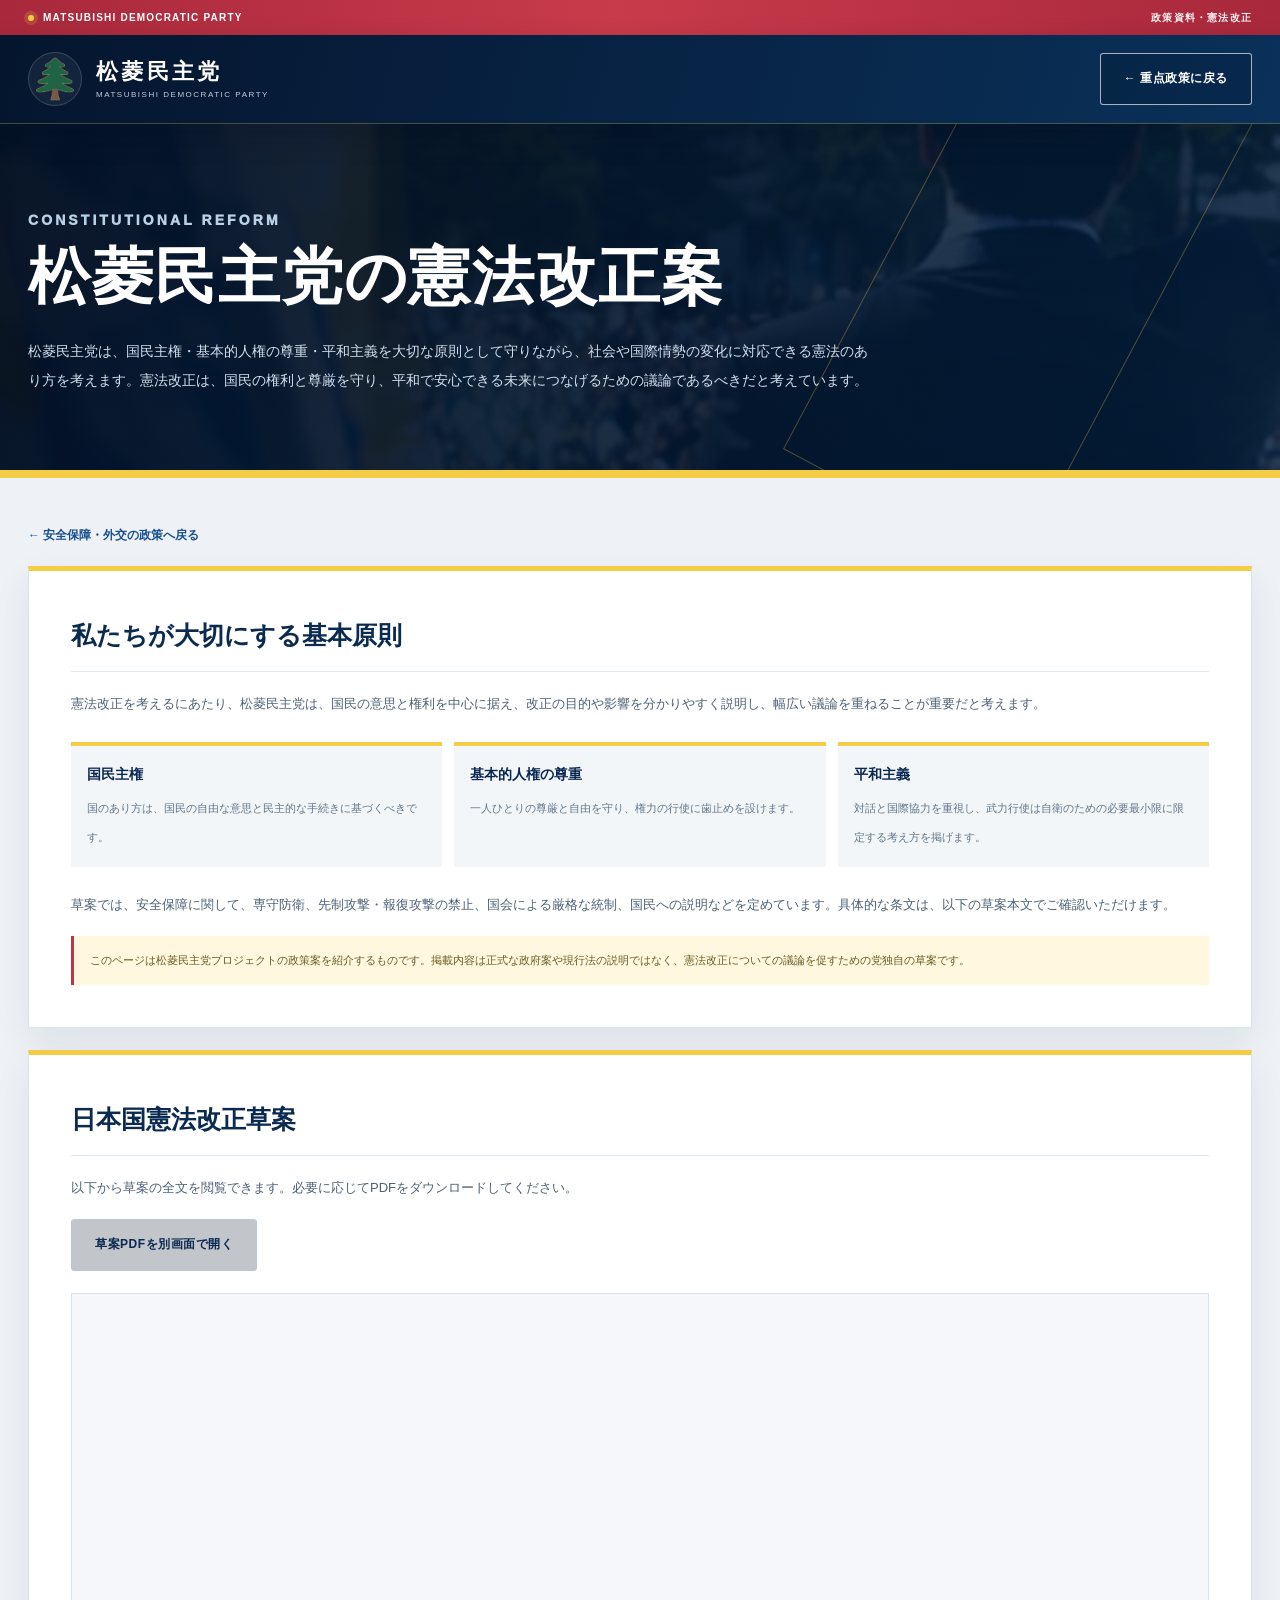
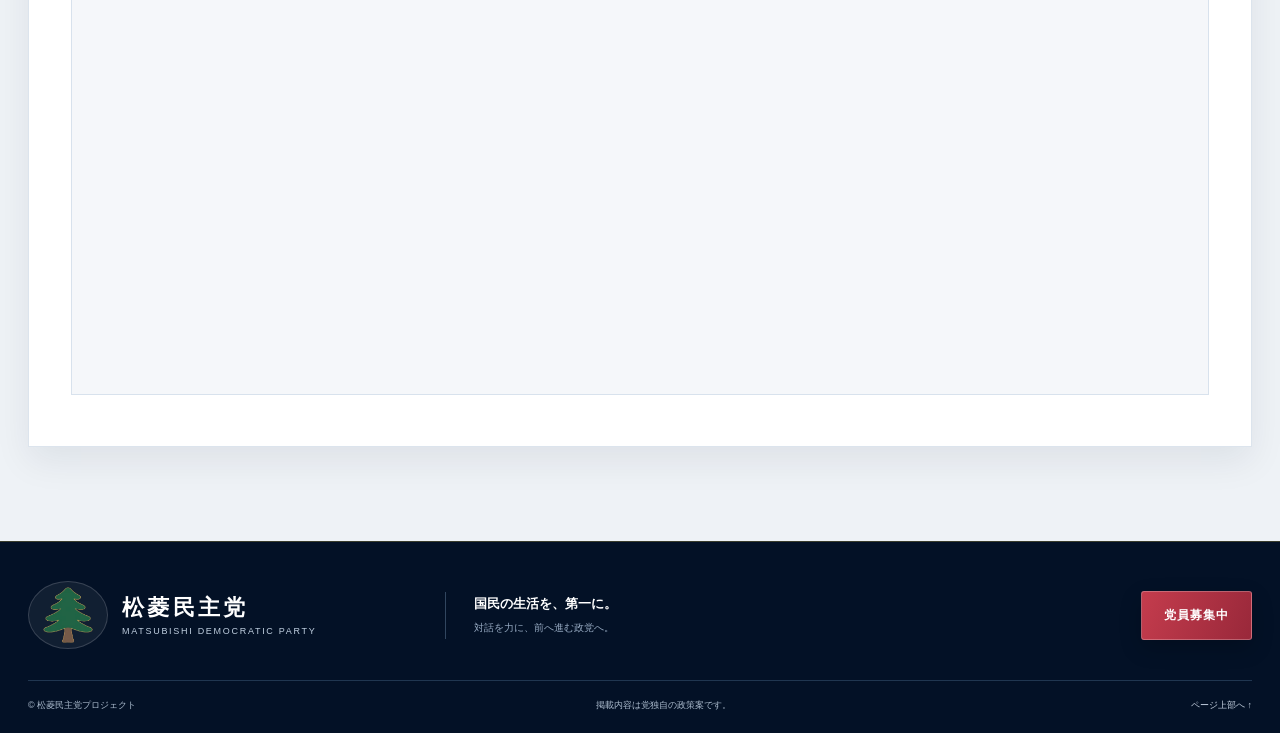
==== commit e7de8243: "Apply refreshed campaign styling to site page" ====
--- a/constitution.html
+++ b/constitution.html
@@ -1,10 +1,10 @@
 <!doctype html>
 <html lang="ja">
 <head>
-<meta charset="utf-8"><meta name="viewport" content="width=device-width, initial-scale=1">
+<meta charset="utf-8"><meta name="viewport" content="width=device-width, initial-scale=1"><meta name="theme-color" content="#06172f">
 <meta name="description" content="松菱民主党の憲法改正に関する考え方と、日本国憲法改正草案をご紹介します。">
 <title>松菱民主党の憲法改正案｜松菱民主党</title>
-<link rel="stylesheet" href="styles.css">
+<link rel="stylesheet" href="styles.css?v=20261030-campaign">
 </head>
 <body class="constitution-page">
 <div class="topline"><div class="container topline-inner"><span><i class="status-dot"></i> MATSUBISHI DEMOCRATIC PARTY</span><span class="topline-right">政策資料・憲法改正</span></div></div>
--- a/styles.css
+++ b/styles.css
@@ -99,3 +99,1483 @@
 .message-photo-wrap{width:100%;max-width:388px;margin-inline:auto;}
 .message-photo{width:100%;max-width:388px;height:500px;object-fit:cover;object-position:center 18%;}
 @media(max-width:640px){.message-photo-wrap{max-width:min(388px,78vw);}.message-photo{height:340px;}}
+
+
+/* Representative message photo: preserve the complete source image without cropping or stretching. */
+.message-photo-wrap{display:flex;align-items:center;justify-content:center;}
+.message-photo{width:100%;max-width:520px;height:auto;aspect-ratio:3/2;object-fit:contain;object-position:center;border-radius:0;}
+@media(max-width:900px){.message-photo{max-width:100%;}}
+@media(max-width:640px){.message-photo-wrap{width:100%;max-width:100%;min-height:0;margin-inline:auto;}.message-photo{width:100%;max-width:100%;height:auto;aspect-ratio:3/2;object-fit:contain;border-radius:0;}}
+
+
+/* Representative image only: remove the decorative offset shadow and overlaid label. */
+.message-photo{box-shadow:none!important;border:0!important;border-radius:0!important;filter:none!important;object-fit:contain!important;object-position:center!important;height:auto!important;aspect-ratio:3/2!important;}
+.message-photo-wrap{background:transparent!important;box-shadow:none!important;border:0!important;outline:0!important;}
+.message-photo-wrap::before,.message-photo-wrap::after{content:none!important;display:none!important;}
+.message-photo-wrap .photo-label{display:none!important;}
+@media(max-width:640px){.message-photo{height:auto!important;aspect-ratio:3/2!important;object-fit:contain!important;}}
+
+
+/* Hero banner pagination: three clickable page indicators, synchronized with the slider. */
+.hero-pagination{position:absolute;z-index:6;left:50%;bottom:34px;transform:translateX(-50%);display:flex;align-items:center;justify-content:center;gap:10px;padding:8px 12px;border:1px solid rgba(255,255,255,.18);border-radius:999px;background:rgba(5,18,38,.36);backdrop-filter:blur(8px);}
+.hero-pagination-dot{appearance:none;width:9px;height:9px;min-width:9px;padding:0;border:1px solid rgba(255,255,255,.9);border-radius:999px;background:rgba(255,255,255,.42);cursor:pointer;transition:width .2s ease,background .2s ease,border-color .2s ease;}
+.hero-pagination-dot:hover,.hero-pagination-dot:focus-visible{border-color:var(--yellow);outline:2px solid rgba(245,214,63,.5);outline-offset:3px;}
+.hero-pagination-dot.is-active{width:27px;background:var(--yellow);border-color:var(--yellow);}
+@media(max-width:760px){.hero-pagination{bottom:18px;gap:9px;padding:7px 10px;}.hero-pagination-dot{width:8px;height:8px;min-width:8px;}.hero-pagination-dot.is-active{width:23px;}}
+@media(prefers-reduced-motion:reduce){.hero-pagination-dot{transition:none;}}
+
+
+/* Make the hero pagination clearly visible as numbered page controls. */
+.hero-pagination{gap:6px;padding:7px 9px;}
+.hero-pagination-dot{display:grid;place-items:center;width:34px;height:30px;min-width:34px;padding:0;border:1px solid rgba(255,255,255,.35);border-radius:4px;background:transparent;color:#fff;font-size:10px;font-weight:800;letter-spacing:.06em;}
+.hero-pagination-dot:hover,.hero-pagination-dot:focus-visible{background:rgba(255,255,255,.14);color:var(--yellow);}
+.hero-pagination-dot.is-active{width:38px;min-width:38px;background:var(--yellow);border-color:var(--yellow);color:#071a36;}
+@media(max-width:760px){.hero-pagination{bottom:18px;gap:5px;padding:6px 7px;}.hero-pagination-dot{width:30px;height:27px;min-width:30px;font-size:9px;}.hero-pagination-dot.is-active{width:34px;min-width:34px;}}
+
+
+/* Final hero pagination polish: keep the page controls visible and balanced on every screen. */
+.hero{padding-bottom:22px;}
+.hero-pagination{
+  left:50%;
+  bottom:30px;
+  z-index:10;
+  display:flex;
+  flex-direction:row;
+  align-items:center;
+  justify-content:center;
+  gap:8px;
+  padding:8px 10px;
+  border:1px solid rgba(255,255,255,.32);
+  border-radius:999px;
+  background:rgba(5,18,38,.78);
+  box-shadow:0 8px 24px rgba(0,0,0,.2);
+  backdrop-filter:blur(10px);
+}
+.hero-pagination-dot{
+  display:grid;
+  place-items:center;
+  width:36px;
+  min-width:36px;
+  height:32px;
+  padding:0;
+  border:1px solid rgba(255,255,255,.42);
+  border-radius:999px;
+  background:rgba(255,255,255,.08);
+  color:#fff;
+  font-size:10px;
+  font-weight:800;
+  cursor:pointer;
+}
+.hero-pagination-dot.is-active{
+  width:40px;
+  min-width:40px;
+  background:var(--yellow);
+  border-color:var(--yellow);
+  color:#071a36;
+}
+.hero-pagination-dot:focus-visible{
+  outline:3px solid #fff;
+  outline-offset:3px;
+}
+@media(max-width:760px){
+  .hero{padding-bottom:24px;}
+  .hero-pagination{bottom:18px;gap:5px;padding:6px 7px;}
+  .hero-pagination-dot{width:31px;min-width:31px;height:28px;font-size:9px;}
+  .hero-pagination-dot.is-active{width:35px;min-width:35px;}
+}
+
+
+/* Hero banner pagination: simple round dots */
+.hero-pagination{
+  left:50%;
+  bottom:28px;
+  gap:10px;
+  padding:9px 12px;
+  border:0;
+  border-radius:999px;
+  background:rgba(5,18,38,.42);
+  box-shadow:none;
+}
+.hero-pagination-dot,
+.hero-pagination-dot.is-active{
+  display:block;
+  width:10px;
+  min-width:10px;
+  height:10px;
+  padding:0;
+  overflow:hidden;
+  border:1px solid rgba(255,255,255,.95);
+  border-radius:50%;
+  background:rgba(255,255,255,.55);
+  color:transparent;
+  font-size:0;
+  line-height:0;
+  letter-spacing:0;
+}
+.hero-pagination-dot.is-active{
+  width:12px;
+  min-width:12px;
+  height:12px;
+  background:var(--yellow);
+  border-color:var(--yellow);
+}
+.hero-pagination-dot:hover,
+.hero-pagination-dot:focus-visible{
+  background:#fff;
+  border-color:#fff;
+}
+.hero-pagination-dot.is-active:hover,
+.hero-pagination-dot.is-active:focus-visible{
+  background:var(--yellow);
+  border-color:var(--yellow);
+}
+@media(max-width:760px){
+  .hero-pagination{bottom:15px;gap:9px;padding:7px 10px;}
+  .hero-pagination-dot,
+  .hero-pagination-dot.is-active{width:9px;min-width:9px;height:9px;}
+  .hero-pagination-dot.is-active{width:11px;min-width:11px;height:11px;}
+}
+
+
+/* Final requested banner pagination: three simple circular dots, no capsule or number tiles. */
+.hero-pagination{
+  left:50%;
+  bottom:20px;
+  display:flex;
+  align-items:center;
+  justify-content:center;
+  gap:11px;
+  padding:0;
+  border:0;
+  border-radius:0;
+  background:transparent!important;
+  box-shadow:none!important;
+  backdrop-filter:none!important;
+}
+.hero-pagination-dot,
+.hero-pagination-dot.is-active{
+  display:block;
+  flex:0 0 10px;
+  width:10px;
+  min-width:10px;
+  height:10px;
+  padding:0;
+  overflow:hidden;
+  border:1px solid rgba(255,255,255,.96);
+  border-radius:50%;
+  background:rgba(255,255,255,.62);
+  color:transparent;
+  font-size:0;
+  line-height:0;
+  letter-spacing:0;
+  box-shadow:0 1px 4px rgba(0,0,0,.28);
+  transition:background .2s ease,transform .2s ease,border-color .2s ease;
+}
+.hero-pagination-dot.is-active{
+  flex-basis:12px;
+  width:12px;
+  min-width:12px;
+  height:12px;
+  background:var(--yellow);
+  border-color:var(--yellow);
+  transform:scale(1.03);
+}
+.hero-pagination-dot:hover,
+.hero-pagination-dot:focus-visible{
+  background:#fff;
+  border-color:#fff;
+}
+.hero-pagination-dot.is-active:hover,
+.hero-pagination-dot.is-active:focus-visible{
+  background:var(--yellow);
+  border-color:var(--yellow);
+}
+@media(max-width:760px){
+  .hero-pagination{bottom:14px;gap:10px;}
+  .hero-pagination-dot,
+  .hero-pagination-dot.is-active{flex-basis:9px;width:9px;min-width:9px;height:9px;}
+  .hero-pagination-dot.is-active{flex-basis:11px;width:11px;min-width:11px;height:11px;}
+}
+@media(prefers-reduced-motion:reduce){.hero-pagination-dot{transition:none;}}
+
+/* User-requested hero pagination: always render as plain circular dots. */
+.hero .hero-pagination {
+  display: flex;
+  flex-direction: row;
+  align-items: center;
+  justify-content: center;
+  gap: 10px;
+  padding: 0;
+  border: 0;
+  border-radius: 0;
+  background: transparent !important;
+  box-shadow: none !important;
+  backdrop-filter: none !important;
+}
+.hero .hero-pagination .hero-pagination-dot,
+.hero .hero-pagination .hero-pagination-dot.is-active {
+  appearance: none !important;
+  display: block;
+  flex: 0 0 10px;
+  width: 10px;
+  min-width: 10px;
+  height: 10px;
+  padding: 0;
+  overflow: hidden;
+  border: 1px solid rgba(255,255,255,.96);
+  border-radius: 50% !important;
+  background: rgba(255,255,255,.62);
+  color: transparent;
+  font-size: 0;
+  line-height: 0;
+  box-shadow: 0 1px 4px rgba(0,0,0,.28);
+}
+.hero .hero-pagination .hero-pagination-dot.is-active {
+  flex-basis: 12px;
+  width: 12px;
+  min-width: 12px;
+  height: 12px;
+  background: var(--yellow);
+  border-color: var(--yellow);
+}
+.hero .hero-pagination .hero-pagination-dot:focus-visible {
+  outline: 3px solid #fff;
+  outline-offset: 4px;
+}
+@media (max-width: 760px) {
+  .hero .hero-pagination { bottom: 14px; gap: 10px; }
+  .hero .hero-pagination .hero-pagination-dot,
+  .hero .hero-pagination .hero-pagination-dot.is-active {
+    flex-basis: 9px;
+    width: 9px;
+    min-width: 9px;
+    height: 9px;
+  }
+  .hero .hero-pagination .hero-pagination-dot.is-active {
+    flex-basis: 11px;
+    width: 11px;
+    min-width: 11px;
+    height: 11px;
+  }
+}
+
+/* History timeline: make representative names clickable without changing the heading design. */
+.timeline-body h3 a {
+  color: inherit;
+  text-decoration: none;
+  text-decoration-thickness: 1px;
+  text-underline-offset: 3px;
+}
+.timeline-body h3 a:hover {
+  text-decoration: underline;
+}
+.timeline-body h3 a:focus-visible {
+  outline: 2px solid currentColor;
+  outline-offset: 3px;
+  border-radius: 2px;
+}
+
+/* Footer refresh: enlarge the party logo and remove the footer slogan block. */
+.footer-main {
+  grid-template-columns: minmax(0, 1fr) auto;
+  align-items: center;
+  gap: 28px;
+}
+.footer-brand {
+  gap: 16px;
+}
+.footer-brand img {
+  width: 80px;
+  height: 80px;
+  flex: 0 0 80px;
+  border-radius: 14px;
+  object-fit: contain;
+}
+.footer-brand .brand-text strong {
+  font-size: 22px;
+}
+.footer-brand .brand-text small {
+  font-size: 9px;
+}
+.footer-links {
+  grid-column: auto;
+  justify-content: flex-end;
+}
+@media (max-width: 900px) {
+  .footer-main {
+    grid-template-columns: minmax(0, 1fr) auto;
+  }
+  .footer-links {
+    grid-column: auto;
+    justify-content: flex-end;
+  }
+}
+@media (max-width: 640px) {
+  .footer-main {
+    grid-template-columns: minmax(0, 1fr);
+    align-items: start;
+    gap: 22px;
+  }
+  .footer-brand img {
+    width: 70px;
+    height: 70px;
+    flex-basis: 70px;
+  }
+  .footer-brand .brand-text strong {
+    font-size: 20px;
+  }
+  .footer-links {
+    grid-column: 1;
+    justify-content: flex-start;
+  }
+}
+
+/* Restore the original footer placement of the "党員募集中" button while keeping the enlarged logo and removed slogan. */
+.footer-main {
+  grid-template-columns: 1fr 1fr 1fr;
+}
+.footer-main > .footer-links {
+  grid-column: 3;
+  justify-content: flex-end;
+}
+@media (max-width: 900px) {
+  .footer-main {
+    grid-template-columns: 1fr 1fr;
+  }
+  .footer-main > .footer-links {
+    grid-column: 1 / -1;
+    justify-content: flex-start;
+  }
+}
+@media (max-width: 640px) {
+  .footer-main {
+    grid-template-columns: 1fr;
+  }
+  .footer-main > .footer-links {
+    grid-column: 1;
+    justify-content: flex-start;
+  }
+}
+
+/* Keep the footer "党員募集中" button on the right at every screen width. */
+.footer-main > .footer-links {
+  grid-column: 3;
+  justify-content: flex-end;
+}
+@media (max-width: 900px) {
+  .footer-main {
+    grid-template-columns: minmax(0, 1fr) auto;
+  }
+  .footer-main > .footer-links {
+    grid-column: 2;
+    justify-content: flex-end;
+  }
+}
+@media (max-width: 640px) {
+  .footer-main {
+    grid-template-columns: minmax(0, 1fr);
+  }
+  .footer-main > .footer-links {
+    grid-column: 1;
+    justify-content: flex-end;
+    width: 100%;
+  }
+}
+
+
+/* Dedicated pages for the six key policies */
+.policy-page{--policy-accent:#1559a7;background:#f4f7fb;min-height:100vh}
+.policy-page--orange{--policy-accent:#f19936}
+.policy-page--green{--policy-accent:#21a978}
+.policy-page--rose{--policy-accent:#e96c8f}
+.policy-page--blue{--policy-accent:#3986d5}
+.policy-page--purple{--policy-accent:#8c71d7}
+.policy-page--teal{--policy-accent:#20a89c}
+.policy-page .site-header{position:relative}
+.policy-page-hero{position:relative;overflow:hidden;background:linear-gradient(120deg,#071a36,#123c69);color:#fff;padding:58px 0 46px;border-bottom:5px solid var(--policy-accent)}
+.policy-page-hero:after{content:"";position:absolute;width:360px;height:360px;border:1px solid rgba(255,255,255,.1);border-radius:50%;right:-90px;top:-155px;box-shadow:0 0 0 36px rgba(255,255,255,.025),0 0 0 72px rgba(255,255,255,.02);pointer-events:none}
+.policy-page-hero>.container{position:relative;z-index:1}
+.policy-page-hero .section-kicker{color:#bed0e3;font-size:10px;letter-spacing:.17em;margin:0 0 14px}
+.policy-page-hero h1{font-size:clamp(34px,5vw,54px);line-height:1.3;letter-spacing:.025em;margin:0 0 12px;font-weight:900}
+.policy-page-tagline{font-size:clamp(16px,2vw,21px);font-weight:750;line-height:1.7;margin:0 0 14px;color:#fff}
+.policy-page-intro{max-width:830px;color:#d4e0ed;font-size:13px;line-height:2.15;margin:0}
+.policy-page-hero-meta{display:flex;flex-wrap:wrap;gap:10px 24px;margin-top:25px;color:#b6c8dd;font-size:9px;font-weight:800;letter-spacing:.13em}
+.policy-page-hero-meta span+span{padding-left:22px;border-left:1px solid rgba(255,255,255,.28);letter-spacing:.04em}
+.policy-page-content{padding:28px 0 66px}
+.policy-breadcrumb{display:flex;flex-wrap:wrap;align-items:center;gap:9px;color:#7c8ca0;font-size:11px;margin-bottom:38px}
+.policy-breadcrumb a{color:#24598a;text-decoration:underline;text-underline-offset:3px}
+.policy-breadcrumb a:hover{color:#0b2851}
+.policy-page-section-heading{max-width:740px;margin:0 0 23px}
+.policy-page-section-heading .section-kicker,.policy-actions-heading .section-kicker{font-size:9px;color:var(--policy-accent);font-weight:900;letter-spacing:.17em;margin:0 0 7px}
+.policy-page-section-heading h2,.policy-actions-heading h2{font-size:clamp(23px,3vw,31px);line-height:1.45;margin:0 0 9px;color:#102b4b;font-weight:900;letter-spacing:.02em}
+.policy-page-section-heading>p:last-child,.policy-actions-heading>p:last-child{font-size:12px;line-height:2;color:#65768b;margin:0}
+.policy-page-grid{display:grid;grid-template-columns:repeat(3,minmax(0,1fr));gap:15px}
+.policy-page-panel{background:#fff;border:1px solid #e0e7ef;border-top:3px solid var(--policy-accent);padding:23px 22px 24px;min-height:215px;box-shadow:0 8px 22px rgba(18,48,80,.035)}
+.policy-page-panel-no{display:inline-flex;align-items:center;justify-content:center;min-width:31px;height:28px;padding:0 7px;background:color-mix(in srgb,var(--policy-accent) 12%,white);color:var(--policy-accent);font:900 12px Georgia,serif;border-radius:4px;margin-bottom:15px}
+.policy-page-panel h3{color:#142b49;font-size:16px;line-height:1.6;margin:0 0 10px;font-weight:900}
+.policy-page-panel p{font-size:12px;line-height:2.05;color:#5e6f83;margin:0}
+.policy-actions-panel{margin-top:52px;padding:clamp(23px,4vw,40px);background:#fff;border:1px solid #dce5ef;box-shadow:0 12px 35px rgba(8,27,55,.045)}
+.policy-actions-heading{max-width:720px}
+.policy-action-list{list-style:none;padding:0;margin:25px 0 0;border-top:1px solid #e5ebf2;counter-reset:policy-action}
+.policy-action-list li{display:grid;grid-template-columns:35px minmax(0,1fr);gap:14px;align-items:start;padding:17px 0;border-bottom:1px solid #e5ebf2}
+.policy-action-no{display:grid;place-items:center;width:31px;height:31px;background:#f2f5f9;border-radius:50%;color:#365877;font:800 10px Georgia,serif}
+.policy-action-list p{font-size:12px;line-height:2;color:#43566c;margin:1px 0 0}
+.policy-checks-section{margin-top:52px}
+.policy-checks-grid{display:grid;grid-template-columns:repeat(3,minmax(0,1fr));gap:14px}
+.policy-check{padding:21px;background:#edf2f7;border-left:3px solid var(--policy-accent)}
+.policy-check h3{font-size:14px;font-weight:900;color:#153353;margin:0 0 8px}
+.policy-check p{font-size:11px;color:#5d7085;line-height:2;margin:0}
+.policy-project-notice{margin-top:36px;display:grid;grid-template-columns:145px minmax(0,1fr);gap:18px;padding:19px 22px;background:#fff9e5;border:1px solid #f0e5b9;border-left:4px solid #e2c54a}
+.policy-project-notice strong{font-size:12px;color:#6e5b17}
+.policy-project-notice p{font-size:11px;line-height:2;color:#756b49;margin:0}
+.policy-other-section{padding:55px 0 65px;background:#fff;border-top:1px solid #e4eaf2}
+.policy-other-section .policy-page-section-heading{margin-bottom:18px}
+.policy-other-links{display:grid;grid-template-columns:repeat(3,minmax(0,1fr));gap:10px}
+.policy-other-links a{display:flex;align-items:center;min-height:52px;padding:13px 15px;background:#f4f7fb;border:1px solid #e0e7ef;color:#183958;font-size:12px;font-weight:800;transition:background .18s,border-color .18s,transform .18s}
+.policy-other-links a:hover{background:#fff;border-color:var(--policy-accent);transform:translateY(-2px)}
+.policy-other-links a:focus-visible{outline:3px solid var(--policy-accent);outline-offset:3px}
+.policy-footer-back{display:flex;justify-content:center;margin-top:28px}
+.policy-footer-back .button{color:#081b37}
+.policy-page .footer-bottom .project-disclaimer{max-width:600px}
+.policy-page-link{display:flex}
+.policy-page-link:hover{color:#0b2851}
+@media(max-width:850px){
+ .policy-page-grid,.policy-checks-grid{grid-template-columns:repeat(2,minmax(0,1fr))}
+ .policy-page-panel{min-height:0}
+ .policy-other-links{grid-template-columns:repeat(2,minmax(0,1fr))}
+ .policy-project-notice{grid-template-columns:1fr;gap:5px}
+}
+@media(max-width:640px){
+ .policy-page .nav-wrap{gap:10px}
+ .policy-page .brand{min-width:0}
+ .policy-page .brand-text small{font-size:7px;letter-spacing:.07em}
+ .policy-page-hero{padding:41px 0 34px}
+ .policy-page-hero h1{font-size:34px}
+ .policy-page-intro{font-size:12px}
+ .policy-page-content{padding:22px 0 44px}
+ .policy-breadcrumb{margin-bottom:29px}
+ .policy-page-grid,.policy-checks-grid,.policy-other-links{grid-template-columns:1fr}
+ .policy-page-panel{padding:20px}
+ .policy-actions-panel{margin-top:35px;padding:23px 18px}
+ .policy-checks-section{margin-top:35px}
+ .policy-project-notice{padding:16px}
+ .policy-other-section{padding:40px 0 48px}
+}
+
+
+/* Highlight the active policy and connect security policy to the constitution draft. */
+.policy-other-links a[aria-current="page"]{background:#fff;border-color:var(--policy-accent);box-shadow:inset 3px 0 var(--policy-accent)}
+.policy-constitution-callout{display:flex;align-items:center;justify-content:space-between;gap:24px;margin:32px 0;padding:clamp(22px,4vw,34px);background:#fff;border:1px solid #dce5ef;border-left:4px solid var(--policy-accent);box-shadow:0 10px 26px rgba(8,27,55,.04)}
+.policy-constitution-callout>div{max-width:700px}
+.policy-constitution-callout .section-kicker{font-size:9px;color:var(--policy-accent);font-weight:900;letter-spacing:.15em;margin:0 0 7px}
+.policy-constitution-callout h2{font-size:21px;line-height:1.5;color:#102b4b;margin:0 0 8px}
+.policy-constitution-callout p:not(.section-kicker){font-size:12px;line-height:2;color:#5e7085;margin:0}
+.policy-constitution-link{flex-shrink:0;background:#0b2851;color:#fff;border:1px solid #2b4d73;border-radius:4px;gap:18px}
+.policy-constitution-link:hover{background:#174779;color:#fff}
+@media(max-width:640px){.policy-constitution-callout{align-items:flex-start;flex-direction:column;gap:17px;padding:20px 17px}.policy-constitution-link{width:100%;justify-content:space-between}}
+
+
+
+
+/* Balanced policy imagery, preserving the original full-width hero and reading order. */
+.policy-page .nav-wrap{justify-content:flex-start}
+.policy-page-hero .container{max-width:1200px}
+.policy-page-hero h1{max-width:850px}
+.policy-page-intro{max-width:850px}
+.policy-page-hero-meta{max-width:850px}
+.policy-media-section{margin:40px 0 46px;padding:clamp(20px,3vw,32px);background:linear-gradient(180deg,#fff,#f8fafc);border:1px solid #dfe7ef;box-shadow:0 10px 28px rgba(8,27,55,.045)}
+.policy-media-heading{margin:0 0 20px;max-width:760px}
+.policy-media-heading .section-kicker{font-size:9px;color:var(--policy-accent);font-weight:900;letter-spacing:.17em;margin:0 0 7px}
+.policy-media-heading h2{font-size:clamp(22px,2.8vw,29px);line-height:1.5;color:#102b4b;font-weight:900;letter-spacing:.02em;margin:0 0 7px}
+.policy-media-heading>p:last-child{font-size:12px;line-height:2;color:#697b90;margin:0}
+.policy-media-grid{display:grid;grid-template-columns:repeat(2,minmax(0,1fr));gap:20px;align-items:stretch}
+.policy-media-card{min-width:0;display:flex;flex-direction:column;margin:0;background:#fff;border:1px solid #dce5ef;box-shadow:0 7px 22px rgba(8,27,55,.045);overflow:hidden}
+.policy-media-image{position:relative;aspect-ratio:16 / 9;overflow:hidden;background:#f0f4f8}
+.policy-media-image>img{display:block;width:100%;height:100%;object-fit:cover;object-position:center}
+.policy-media-image-label{position:absolute;left:0;right:0;bottom:0;padding:22px 15px 13px;background:linear-gradient(0deg,rgba(5,20,42,.78),rgba(5,20,42,0));color:#fff;font-size:12px;font-weight:850;line-height:1.6}
+.policy-media-diagram{display:grid;place-items:center;background:#f7f9fc}
+.policy-media-diagram>img{object-fit:contain;width:100%;height:100%}
+.policy-media-card>figcaption{display:flex;flex-direction:column;gap:4px;flex:1;padding:14px 16px 16px}
+.policy-media-card>figcaption strong{font-size:13px;line-height:1.6;color:#183958;font-weight:850}
+.policy-media-card>figcaption span{font-size:10px;line-height:1.8;color:#7b8a9c}
+.policy-page .policy-page-grid{align-items:stretch}
+.policy-page .policy-page-panel{height:100%}
+.policy-page .policy-actions-panel{margin-top:0}
+.policy-page .policy-breadcrumb{margin-bottom:31px}
+.policy-page .policy-page-section-heading{margin-bottom:22px}
+@media(max-width:850px){
+ .policy-media-grid{gap:14px}
+ .policy-media-section{padding:22px}
+ .policy-media-card>figcaption{padding:12px}
+ .policy-media-card>figcaption strong{font-size:12px}
+}
+@media(max-width:640px){
+ .policy-page .nav-wrap{justify-content:flex-start}
+ .policy-page-hero{padding:42px 0 36px}
+ .policy-page-hero h1{font-size:34px}
+ .policy-page-content{padding:22px 0 44px}
+ .policy-media-section{margin:32px 0 36px;padding:16px}
+ .policy-media-grid{grid-template-columns:minmax(0,1fr);gap:15px}
+ .policy-media-image{aspect-ratio:16 / 9}
+ .policy-media-card>figcaption{padding:12px 14px 14px}
+ .policy-media-card>figcaption strong{font-size:13px}
+ .policy-page .policy-page-section-heading{margin-bottom:19px}
+}
+
+
+
+
+/* Policy banner: one full-width photographic background with readable headline. */
+.policy-page-hero{
+  position:relative;
+  overflow:hidden;
+  padding:76px 0 66px;
+  min-height:390px;
+  border-bottom:5px solid var(--policy-accent);
+  background-color:#071a36;
+  background-image:
+    linear-gradient(90deg,rgba(5,18,38,.97) 0%,rgba(5,18,38,.91) 37%,rgba(5,18,38,.68) 63%,rgba(5,18,38,.34) 100%),
+    var(--policy-hero-image);
+  background-position:center,var(--policy-hero-position,center);
+  background-size:cover;
+  background-repeat:no-repeat;
+}
+.policy-page-hero:after{display:none}
+.policy-page-hero .policy-banner-layout{display:block;max-width:1200px;position:relative;z-index:1}
+.policy-banner-copy{max-width:760px;min-width:0}
+.policy-page-hero .section-kicker{color:#d2e0ef}
+.policy-page-hero h1{color:#fff;text-shadow:0 2px 18px rgba(0,0,0,.18)}
+.policy-page-hero .policy-page-tagline{color:#fff}
+.policy-page-hero .policy-page-intro{max-width:720px;color:#e0e9f3;text-shadow:0 1px 8px rgba(0,0,0,.18)}
+.policy-page-hero .policy-page-hero-meta{color:#c4d3e3}
+.policy-page-hero .policy-page-hero-meta span+span{border-color:rgba(255,255,255,.35)}
+
+/* Place each explanatory infographic in the article, after the policy principles. */
+.policy-diagram-section{
+  display:grid;
+  grid-template-columns:minmax(220px,.72fr) minmax(0,1.28fr);
+  align-items:center;
+  gap:clamp(22px,3.5vw,42px);
+  margin:38px auto 44px;
+  padding:27px clamp(18px,2.7vw,30px);
+  max-width:1060px;
+  background:#fff;
+  border:1px solid #e1e8f0;
+  border-left:4px solid var(--policy-accent);
+  box-shadow:0 9px 24px rgba(8,27,55,.04);
+}
+.policy-diagram-heading{max-width:360px}
+.policy-diagram-heading .section-kicker{
+  margin:0 0 8px;
+  color:var(--policy-accent);
+  font-size:9px;
+  font-weight:900;
+  letter-spacing:.17em;
+}
+.policy-diagram-heading h2{
+  margin:0 0 10px;
+  color:#102b4b;
+  font-size:clamp(19px,2.2vw,25px);
+  line-height:1.55;
+  letter-spacing:.01em;
+  font-weight:900;
+}
+.policy-diagram-heading>p:last-child{
+  margin:0;
+  color:#66788d;
+  font-size:11px;
+  line-height:2;
+}
+.policy-diagram-figure{min-width:0;margin:0;text-align:center}
+.policy-diagram-figure img{
+  display:block;
+  width:100%;
+  max-width:650px;
+  max-height:310px;
+  height:auto;
+  margin:0 auto;
+  object-fit:contain;
+}
+.policy-diagram-figure figcaption{
+  margin:7px 0 0;
+  color:#8795a6;
+  font-size:9px;
+  line-height:1.7;
+  text-align:right;
+}
+@media(max-width:900px){
+  .policy-page-hero{padding:62px 0 54px;min-height:0}
+  .policy-banner-copy{max-width:740px}
+  .policy-diagram-section{grid-template-columns:minmax(190px,.75fr) minmax(0,1.25fr);gap:20px}
+  .policy-diagram-figure img{max-height:270px}
+}
+@media(max-width:640px){
+  .policy-page-hero{
+    padding:44px 0 40px;
+    background-image:
+      linear-gradient(90deg,rgba(5,18,38,.91) 0%,rgba(5,18,38,.82) 100%),
+      var(--policy-hero-image);
+    background-position:center,var(--policy-hero-position,center);
+  }
+  .policy-page-hero h1{font-size:34px}
+  .policy-page-hero .policy-page-intro{font-size:12px}
+  .policy-page-content{padding:22px 0 44px}
+  .policy-diagram-section{
+    grid-template-columns:minmax(0,1fr);
+    gap:14px;
+    margin:30px auto 35px;
+    padding:20px 16px 17px;
+  }
+  .policy-diagram-heading{max-width:none}
+  .policy-diagram-heading h2{font-size:21px}
+  .policy-diagram-figure img{max-height:none}
+  .policy-diagram-figure figcaption{text-align:left}
+}
+
+
+/* =========================================================
+   MATSUBISHI DEMOCRATIC PARTY — campaign identity refresh
+   Deep navy, confident gold and a restrained civic red.
+   ========================================================= */
+:root{
+  --navy:#06172f;
+  --navy2:#0a2a50;
+  --blue:#155b9c;
+  --yellow:#f3cd45;
+  --green:#168a75;
+  --ink:#14243a;
+  --muted:#65758a;
+  --paper:#f2f5f8;
+  --line:#d9e1eb;
+  --white:#fff;
+  --party-red:#bd3446;
+  --party-gold:#f3cd45;
+  --shadow:0 22px 55px rgba(5,23,47,.15);
+}
+html{scroll-behavior:smooth;scroll-padding-top:100px}
+body{background:#fff;color:var(--ink)}
+::selection{background:var(--party-gold);color:var(--navy)}
+a,button{-webkit-tap-highlight-color:transparent}
+.container{width:min(1240px,calc(100% - 56px))}
+
+/* Official masthead */
+.topline{
+  height:35px;
+  background:linear-gradient(90deg,#a9283c 0%,#c83b4b 48%,#a9283c 100%);
+  color:#fff;
+  font-size:10px;
+  letter-spacing:.12em;
+  font-weight:800;
+}
+.topline-inner{gap:18px}
+.status-dot{background:var(--party-gold);box-shadow:0 0 0 4px rgba(243,205,69,.18);animation:party-pulse 2.4s ease-in-out infinite}
+.topline-right{color:#fff;opacity:.94}
+.site-header{
+  background:linear-gradient(105deg,rgba(5,19,40,.99),rgba(9,42,78,.98));
+  border-bottom:1px solid rgba(243,205,69,.28);
+  box-shadow:0 12px 30px rgba(3,14,31,.22);
+}
+.nav-wrap{min-height:88px}
+.brand{gap:14px}
+.brand img{width:54px;height:54px;object-fit:contain;border:1px solid rgba(255,255,255,.16);border-radius:50%;background:rgba(255,255,255,.06);padding:3px}
+.brand-text strong{font-size:22px;letter-spacing:.15em}
+.brand-text small{font-size:8px;color:#c1d0e1;letter-spacing:.19em}
+.main-nav{gap:clamp(12px,1.55vw,25px);font-size:12px}
+.nav-link{padding:34px 0 30px;color:#e2eaf4;font-weight:800}
+.nav-link:after{height:3px;bottom:20px;background:var(--party-gold)}
+.nav-link:hover,.nav-link.is-active{color:var(--party-gold)}
+.menu-toggle{border-color:rgba(255,255,255,.5);background:rgba(255,255,255,.06)}
+.nav-external{background:var(--party-gold);box-shadow:0 6px 17px rgba(0,0,0,.17)}
+
+/* Hero: full-bleed campaign imagery and strong editorial type */
+.hero{
+  position:relative;
+  min-height:720px;
+  isolation:isolate;
+  background:
+    radial-gradient(ellipse at 78% 28%,rgba(41,105,158,.45),transparent 38%),
+    linear-gradient(115deg,#041329 0%,#08264a 56%,#0b3a68 100%);
+  border-bottom:0;
+}
+.hero:before{
+  content:"";
+  position:absolute;
+  z-index:1;
+  top:-20%;
+  right:8%;
+  width:min(39vw,520px);
+  height:145%;
+  border:1px solid rgba(243,205,69,.3);
+  transform:skewX(-18deg) rotate(18deg);
+  box-shadow:0 0 0 22px rgba(243,205,69,.035),0 0 0 66px rgba(255,255,255,.025);
+  pointer-events:none;
+}
+.hero:after{
+  height:9px;
+  background:linear-gradient(90deg,var(--party-red) 0 16%,var(--party-gold) 16% 54%,#2e82bb 54% 100%);
+  opacity:1;
+}
+.hero-background-slide{
+  opacity:1;
+  background-position:center center;
+  background-size:cover;
+  animation:hero-drift 18s ease-in-out infinite alternate;
+  filter:saturate(1.12) contrast(1.04);
+}
+.hero-background-slide:after{
+  content:"";
+  position:absolute;
+  inset:0;
+  background:linear-gradient(90deg,rgba(3,15,33,.88) 0%,rgba(4,23,47,.72) 42%,rgba(5,26,52,.3) 100%);
+}
+.hero-grid-pattern{
+  z-index:1;
+  opacity:.1;
+  background-size:54px 54px;
+  mask-image:linear-gradient(90deg,black,transparent 100%);
+}
+.hero-inner{
+  min-height:650px;
+  padding-block:102px 76px;
+}
+.hero-copy{
+  max-width:760px;
+  padding:0 38px 8px 0;
+}
+.eyebrow{
+  color:#fff;
+  font-size:11px;
+  letter-spacing:.24em;
+  font-weight:900;
+}
+.eyebrow-line{width:43px;height:3px;background:var(--party-gold)}
+.hero h1{
+  font-size:clamp(58px,7.5vw,96px);
+  line-height:1.12;
+  letter-spacing:.015em;
+  font-weight:950;
+  text-shadow:0 8px 34px rgba(0,0,0,.32);
+}
+.hero h1 em{color:var(--party-gold)}
+.hero-lead{
+  font-size:clamp(18px,2.15vw,25px);
+  font-weight:850;
+  letter-spacing:.035em;
+  margin:24px 0 13px;
+}
+.hero-description{
+  color:#e1eaf4;
+  max-width:610px;
+  font-size:14px;
+  line-height:2.15;
+}
+.hero-actions{margin-top:34px;gap:14px}
+.button{
+  min-height:49px;
+  padding:14px 23px;
+  border-radius:3px;
+  font-size:12px;
+  letter-spacing:.045em;
+  font-weight:900;
+}
+.button-yellow{
+  background:linear-gradient(115deg,#f8dc6d,#e9bd33);
+  color:#081a34;
+  box-shadow:0 9px 23px rgba(0,0,0,.17);
+}
+.button-yellow:hover{background:#ffe77c;box-shadow:0 14px 32px rgba(0,0,0,.25)}
+.button-outline{border:1px solid rgba(255,255,255,.65);background:rgba(4,19,39,.24);color:#fff}
+.hero-signature{
+  max-width:430px;
+  margin-top:40px;
+  padding-top:22px;
+  border-top:1px solid rgba(255,255,255,.28);
+}
+.signature-mark{
+  width:39px;height:39px;
+  border:2px solid var(--party-gold);
+  color:var(--party-gold);
+  font-size:18px;
+}
+.hero-signature strong{font-size:13px;letter-spacing:.08em}
+.hero-signature small{font-size:10px;color:#c0d0e2}
+.hero-bottom{
+  padding-bottom:30px;
+  color:#d5e0eb;
+  font-weight:800;
+  letter-spacing:.17em;
+}
+.scroll-hint{color:var(--party-gold)}
+.scroll-hint i,.scroll-hint i:after{border-color:var(--party-gold);background:var(--party-gold)}
+.hero-slider-arrow{
+  width:49px;height:49px;
+  border:1px solid rgba(255,255,255,.62);
+  background:rgba(4,19,39,.55);
+  box-shadow:0 8px 22px rgba(0,0,0,.2);
+}
+.hero-pagination{
+  bottom:31px;
+  border:1px solid rgba(255,255,255,.38);
+  border-radius:4px;
+  background:rgba(4,19,39,.78);
+  box-shadow:0 12px 28px rgba(0,0,0,.24);
+}
+.hero-pagination-dot{
+  width:38px;height:32px;min-width:38px;
+  border-radius:2px;
+  font-weight:900;
+}
+.hero-pagination-dot.is-active{width:46px;min-width:46px}
+
+/* Principles ribbon */
+.value-strip{
+  position:relative;
+  background:linear-gradient(105deg,#071a34,#0d3158);
+  border:0;
+  color:#fff;
+  box-shadow:0 12px 28px rgba(5,23,47,.15);
+}
+.value-grid{padding-block:24px}
+.value-item{
+  min-height:58px;
+  padding:5px 30px;
+  border-right:1px solid rgba(255,255,255,.18);
+}
+.value-number{color:var(--party-gold);font:900 31px Georgia,serif}
+.value-item strong{color:#fff;font-size:14px;letter-spacing:.06em}
+.value-item small{color:#c0cfdf;font-size:10px}
+
+/* Content headings and about section */
+.section{padding:112px 0}
+.about-section{
+  position:relative;
+  overflow:hidden;
+  background:linear-gradient(180deg,#fff 0%,#f9fbfd 100%);
+}
+.about-section:after{
+  content:"M";
+  position:absolute;
+  right:-2%;
+  bottom:-25%;
+  color:rgba(10,42,80,.035);
+  font:900 clamp(260px,40vw,590px)/1 Georgia,serif;
+  pointer-events:none;
+}
+.about-layout{position:relative;z-index:1;gap:8%}
+.section-kicker{
+  color:#a82b3e;
+  font-size:10px;
+  font-weight:950;
+  letter-spacing:.22em;
+}
+.section-heading h2{
+  font-size:clamp(43px,5.2vw,66px);
+  line-height:1.2;
+  letter-spacing:.01em;
+  color:var(--navy);
+}
+.section-heading h2 span{color:#145d9e}
+.heading-rule{
+  width:88px;height:5px;
+  margin:30px 0;
+  background:linear-gradient(90deg,var(--party-red) 0 30%,var(--party-gold) 30% 100%);
+}
+.heading-note{font-size:14px;color:#54667d;font-weight:700}
+.about-copy{
+  border-left:2px solid #d6e0e9;
+  padding:6px 0 6px 43px;
+}
+.about-copy:before{width:5px;height:62px;left:-3px;background:var(--party-red)}
+.about-copy .lead-paragraph{
+  color:#102e52;
+  font-size:21px;
+  font-weight:900;
+  letter-spacing:.01em;
+}
+.about-copy p{font-size:13px;line-height:2.2;color:#50627a}
+.about-points{
+  border-top:1px solid #cfd9e4;
+  border-bottom:1px solid #cfd9e4;
+  gap:18px;
+  padding:21px 0;
+}
+.about-points span{color:#9a3442;font-weight:900;letter-spacing:.13em}
+.about-points strong{color:#12385e;font-size:13px}
+
+/* Six key policies — one recognisable party identity */
+.policy-section{
+  position:relative;
+  overflow:hidden;
+  background:
+    linear-gradient(135deg,rgba(9,39,73,.035) 25%,transparent 25%) 0 0/34px 34px,
+    #eef2f6;
+  border-top:1px solid #e1e7ed;
+  border-bottom:1px solid #dce4ec;
+}
+.section-topline{margin-bottom:46px}
+.section-title{
+  color:#071d3a;
+  font-size:clamp(36px,4.4vw,54px);
+  font-weight:950;
+  letter-spacing:.015em;
+}
+.section-subtitle{font-size:14px;color:#586b82}
+.section-index{
+  padding:12px 15px;
+  color:#fff;
+  background:#0a2a50;
+  border-bottom:3px solid var(--party-gold);
+  font:900 10px Georgia,serif;
+}
+.section-index b{color:var(--party-gold)}
+.policy-grid{gap:19px}
+.policy-card{
+  min-height:288px;
+  padding:29px 27px 25px;
+  border:1px solid #d8e0e9;
+  border-radius:2px;
+  background:linear-gradient(145deg,#fff 0%,#f9fbfd 100%);
+  box-shadow:0 10px 26px rgba(8,31,58,.055);
+  transition:transform .3s ease,box-shadow .3s ease,border-color .3s ease;
+}
+.policy-card:before{
+  height:6px;
+  background:linear-gradient(90deg,var(--party-red) 0 18%,var(--party-gold) 18% 100%);
+}
+.policy-card:after{
+  content:"";
+  position:absolute;
+  right:-52px;
+  top:76px;
+  width:170px;
+  height:170px;
+  border:1px solid rgba(10,42,80,.07);
+  transform:rotate(45deg);
+  pointer-events:none;
+}
+.policy-card:hover{
+  transform:translateY(-8px);
+  border-color:#c3d0de;
+  box-shadow:0 22px 46px rgba(8,31,58,.14);
+}
+.policy-orange,.policy-green,.policy-rose,.policy-blue,.policy-purple,.policy-teal{
+  --accent:#b48a22;
+  --accent-light:#fbf3d9;
+}
+.policy-no{
+  font-size:32px;
+  color:#a72d40;
+  font-family:Georgia,serif;
+  font-weight:950;
+}
+.policy-icon{
+  width:52px;height:52px;
+  border-radius:50%;
+  background:linear-gradient(145deg,#f9edc7,#f3d66c);
+  border:1px solid rgba(167,125,23,.22);
+  color:#0d2c50;
+  font-size:24px;
+  box-shadow:0 5px 14px rgba(140,104,20,.12);
+}
+.policy-label{
+  color:#a72d40;
+  font-size:9px;
+  font-weight:950;
+  letter-spacing:.22em;
+}
+.policy-card h3{
+  color:#0b2b4f;
+  font-size:23px;
+  font-weight:950;
+}
+.policy-short{color:#5d6d81;font-size:13px}
+.text-button{
+  position:relative;
+  z-index:1;
+  margin-top:23px;
+  padding-top:15px;
+  color:#125b99;
+  border-top:1px solid #dce4ec;
+  letter-spacing:.05em;
+}
+.text-button:hover{color:#b12f43}
+.policy-note{
+  margin-top:27px;
+  padding:16px 19px;
+  background:#fff;
+  border:1px solid #e0e6ed;
+  border-left:4px solid var(--party-gold);
+  box-shadow:0 7px 20px rgba(8,31,58,.04);
+}
+
+/* A bolder three-step policy process */
+.approach-section{
+  position:relative;
+  overflow:hidden;
+  background:
+    linear-gradient(105deg,rgba(4,18,39,.97),rgba(7,39,72,.93)),
+    url('assets/community-scene.webp') center/cover no-repeat;
+  color:#fff;
+}
+.approach-section:after{
+  content:"";
+  position:absolute;
+  width:45vw;height:45vw;
+  max-width:600px;max-height:600px;
+  right:-10%;top:-28%;
+  border:1px solid rgba(243,205,69,.25);
+  transform:rotate(45deg);
+  box-shadow:0 0 0 24px rgba(243,205,69,.035),0 0 0 64px rgba(255,255,255,.025);
+}
+.approach-layout{position:relative;z-index:1}
+.approach-layout h2{
+  font-size:clamp(34px,4.4vw,52px);
+  line-height:1.35;
+  font-weight:950;
+}
+.approach-layout h2 span{color:var(--party-gold)}
+.approach-intro{color:#d1deeb;font-size:14px;line-height:2.15}
+.approach-step{
+  padding:23px 20px;
+  border:1px solid rgba(255,255,255,.16);
+  border-left:4px solid var(--party-gold);
+  background:rgba(255,255,255,.065);
+  backdrop-filter:blur(6px);
+  transition:transform .22s,background .22s;
+}
+.approach-step:hover{transform:translateX(5px);background:rgba(255,255,255,.11)}
+.approach-step>span{color:var(--party-gold);font-size:27px;font-weight:950}
+.approach-step strong{font-size:15px;color:#fff}
+.approach-step p{font-size:12px;color:#c4d2e1}
+
+/* News desk */
+.news-section{background:#fff}
+.news-intro{
+  background:linear-gradient(110deg,#0a2a50,#104779);
+  border:0;
+  border-left:5px solid var(--party-gold);
+  color:#fff;
+  box-shadow:0 12px 26px rgba(8,31,58,.1);
+}
+.news-intro p{color:#d7e3ef}
+.news-intro strong{color:#fff}
+.news-intro-mark{
+  background:var(--party-gold);
+  color:#0a2a50;
+  border-radius:2px;
+  font-size:22px;
+  font-weight:950;
+}
+.news-toolbar{border-bottom:1px solid #d9e2ec}
+.news-filter{
+  border:1px solid #cbd6e2;
+  border-radius:2px;
+  color:#234667;
+  font-weight:850;
+}
+.news-filter.is-selected{
+  background:#0a2a50;
+  border-color:#0a2a50;
+  color:var(--party-gold);
+  box-shadow:inset 0 -3px 0 var(--party-gold);
+}
+.news-card{
+  position:relative;
+  border:1px solid #d9e2eb;
+  border-top:4px solid #0b3158;
+  border-radius:3px;
+  background:#fff;
+  box-shadow:0 10px 27px rgba(8,31,58,.06);
+  transition:transform .25s,box-shadow .25s;
+}
+.news-card:hover{transform:translateY(-6px);box-shadow:0 18px 42px rgba(8,31,58,.13)}
+.news-card-top{
+  background:#f3f6f9;
+  border-bottom:1px solid #e0e7ee;
+}
+.news-number{color:#b62e43;font-weight:950}
+.news-category{border-radius:2px;font-weight:900}
+.news-card h3{color:#0b2b4f;font-size:22px;font-weight:950;line-height:1.5}
+.news-summary{font-size:13px;color:#586b80;line-height:2.1}
+.news-details summary{
+  background:#edf3f8;
+  border-left:3px solid var(--party-gold);
+  color:#124f83;
+  font-weight:900;
+}
+.news-details summary:hover{background:#e1ebf4}
+.news-detail-content h4{border-left-color:var(--party-red);color:#10395f}
+.news-disclaimer{
+  background:#f5f7fa;
+  border-left:4px solid #c7d3df;
+}
+
+/* Representative message as the visual climax */
+.message-section{
+  position:relative;
+  overflow:hidden;
+  background:
+    linear-gradient(105deg,rgba(4,17,36,.98) 0%,rgba(8,41,75,.96) 62%,rgba(8,41,75,.86) 100%),
+    url('assets/public-scene.webp') center/cover no-repeat;
+  color:#fff;
+  border-top:6px solid var(--party-gold);
+  border-bottom:6px solid var(--party-red);
+}
+.message-section:after{
+  content:"";
+  position:absolute;
+  top:-160px;right:-100px;
+  width:440px;height:440px;
+  border:1px solid rgba(243,205,69,.24);
+  border-radius:50%;
+  box-shadow:0 0 0 35px rgba(243,205,69,.035),0 0 0 75px rgba(255,255,255,.025);
+}
+.message-layout{position:relative;z-index:1;align-items:center}
+.message-photo-wrap{
+  max-width:430px;
+  padding:14px;
+  border:1px solid rgba(243,205,69,.48);
+  background:rgba(255,255,255,.055);
+  box-shadow:0 20px 48px rgba(0,0,0,.22);
+}
+.message-photo{
+  max-width:100%;
+  filter:drop-shadow(0 7px 18px rgba(0,0,0,.18));
+}
+.message-copy h2{
+  color:#fff;
+  font-size:clamp(34px,4.7vw,55px);
+  font-weight:950;
+  line-height:1.35;
+}
+.message-copy h2 span{color:var(--party-gold)}
+.message-copy .section-kicker{color:#f0ce55}
+.message-copy p{color:#d4e0ed;font-size:13px;line-height:2.15}
+.message-copy .message-lead{color:#fff;font-size:18px;font-weight:850}
+.representative-sign{
+  border-top:1px solid rgba(255,255,255,.22);
+  margin-top:25px;padding-top:18px;
+}
+.representative-sign span{color:#c2d0df}
+.representative-sign strong{color:var(--party-gold);font-size:17px;letter-spacing:.08em}
+
+/* History timeline and closing campaign call */
+.history-section{background:#f1f4f7}
+.timeline-item{
+  background:#fff;
+  border:1px solid #dce4eb;
+  border-left:4px solid #c9a532;
+  box-shadow:0 9px 22px rgba(8,31,58,.055);
+}
+.timeline-marker{background:#0a2a50;color:var(--party-gold);font-weight:950}
+.timeline-current{border-left-color:var(--party-red)}
+.current-label{background:#b62e43;color:#fff}
+.closing-cta{
+  position:relative;
+  overflow:hidden;
+  background:
+    linear-gradient(110deg,rgba(5,18,38,.97),rgba(10,53,91,.94)),
+    url('assets/hero-community-shop.webp') center/cover no-repeat;
+  border-top:1px solid rgba(255,255,255,.18);
+  border-bottom:7px solid var(--party-gold);
+}
+.closing-cta:after{
+  content:"";
+  position:absolute;
+  right:8%;top:-120px;
+  width:330px;height:330px;
+  border:1px solid rgba(243,205,69,.3);
+  transform:rotate(45deg);
+  box-shadow:0 0 0 26px rgba(243,205,69,.04),0 0 0 68px rgba(255,255,255,.025);
+}
+.closing-inner{position:relative;z-index:1}
+.closing-inner h2{font-size:clamp(38px,5vw,62px);font-weight:950}
+.closing-inner h2 span{color:var(--party-gold)}
+.closing-inner p:not(.section-kicker){color:#d3dfeb;font-size:14px;line-height:2.1}
+.button-large{padding:18px 27px;font-size:13px;box-shadow:0 12px 26px rgba(0,0,0,.22)}
+.site-footer{
+  background:#031126;
+  border-top:1px solid rgba(243,205,69,.23);
+}
+.footer-brand img{width:68px;height:68px}
+.footer-links .footer-join-button{
+  background:linear-gradient(110deg,#c43c4d,#99283a);
+  border:1px solid rgba(255,255,255,.25);
+  border-radius:3px;
+  color:#fff;
+  box-shadow:0 8px 22px rgba(0,0,0,.2);
+  letter-spacing:.08em;
+}
+.footer-links .footer-join-button:hover{background:#d04b5a}
+.footer-bottom{color:#aebed0}
+
+/* Dedicated policy pages — keep the complete party brand consistent */
+.policy-page{
+  --policy-accent:#d2aa34!important;
+  background:#eef2f6;
+}
+.policy-page--orange,.policy-page--green,.policy-page--rose,.policy-page--blue,.policy-page--purple,.policy-page--teal{--policy-accent:#d2aa34}
+.policy-page .site-header{background:linear-gradient(105deg,#05152e,#0a315a)}
+.policy-page-hero{
+  min-height:430px;
+  display:flex;
+  align-items:center;
+  padding:82px 0 72px;
+  border-bottom:8px solid var(--party-gold);
+  background-color:#06172f;
+  background-image:
+    linear-gradient(100deg,rgba(3,15,33,.97) 0%,rgba(4,23,47,.86) 42%,rgba(4,23,47,.4) 100%),
+    var(--policy-hero-image);
+  background-size:cover;
+  background-position:center,var(--policy-hero-position,center);
+}
+.policy-page-hero:before{
+  content:"";
+  position:absolute;
+  right:7%;top:-30%;
+  width:300px;height:160%;
+  border:1px solid rgba(243,205,69,.33);
+  transform:rotate(27deg) skewX(-13deg);
+  pointer-events:none;
+}
+.policy-page-hero:after{
+  display:block;
+  position:absolute;
+  top:12%;right:12%;
+  width:210px;height:210px;
+  border:1px solid rgba(255,255,255,.2);
+  border-radius:50%;
+  box-shadow:0 0 0 24px rgba(255,255,255,.035),0 0 0 54px rgba(243,205,69,.04);
+}
+.policy-page-hero .policy-banner-layout{width:min(1240px,calc(100% - 56px));max-width:1240px}
+.policy-banner-copy{max-width:830px}
+.policy-page-hero .section-kicker{color:#f3d76c;font-size:10px;letter-spacing:.22em}
+.policy-page-hero h1{font-size:clamp(42px,6vw,68px);font-weight:950;letter-spacing:.02em;line-height:1.2}
+.policy-page-tagline{font-size:clamp(18px,2.3vw,25px);font-weight:900;margin-bottom:18px}
+.policy-page-intro{max-width:760px;color:#e0e9f3;font-size:14px;line-height:2.15}
+.policy-page-hero-meta{color:#c8d6e5;letter-spacing:.16em}
+.policy-page-content{background:#eef2f6;padding:48px 0 80px}
+.policy-breadcrumb{color:#6c7c8e;font-weight:700}
+.policy-breadcrumb a{color:#155b9c}
+.policy-page-section-heading h2,.policy-actions-heading h2{color:#092a50;font-size:clamp(27px,3.3vw,38px);font-weight:950}
+.policy-page-panel{
+  border:1px solid #dce4ed;
+  border-top:5px solid var(--party-gold);
+  box-shadow:0 12px 28px rgba(6,25,49,.07);
+  transition:transform .22s,box-shadow .22s;
+}
+.policy-page-panel:hover{transform:translateY(-4px);box-shadow:0 18px 36px rgba(6,25,49,.12)}
+.policy-page-panel-no{background:#0a2a50;color:var(--party-gold);border-radius:2px;width:38px;height:34px}
+.policy-page-panel h3{font-size:17px;color:#0a2a50}
+.policy-page-panel p{font-size:13px;line-height:2.1}
+.policy-actions-panel{
+  border:0;
+  border-top:6px solid #0a2a50;
+  box-shadow:0 15px 36px rgba(6,25,49,.08);
+}
+.policy-actions-heading h2{font-size:31px}
+.policy-action-list li{padding:19px 0}
+.policy-action-no{width:34px;height:34px;border-radius:3px;background:#0a2a50;color:var(--party-gold);font-weight:950}
+.policy-action-list p{font-size:13px}
+.policy-check{
+  background:#fff;
+  border:1px solid #dce4ed;
+  border-left:5px solid var(--party-gold);
+  box-shadow:0 7px 20px rgba(6,25,49,.045);
+}
+.policy-check h3{font-size:15px;color:#0a2a50}
+.policy-check p{font-size:12px}
+.policy-diagram-section{
+  border:1px solid #d7e0e9;
+  border-top:5px solid #0a2a50;
+  border-left:0;
+  background:#fff;
+  box-shadow:0 15px 34px rgba(6,25,49,.08);
+}
+.policy-diagram-heading .section-kicker{color:#a62c40}
+.policy-diagram-heading h2{font-size:clamp(22px,2.7vw,30px);font-weight:950}
+.policy-project-notice{
+  background:#fff8e3;
+  border:1px solid #eddfad;
+  border-left:5px solid var(--party-gold);
+}
+.policy-other-section{
+  background:#071a34;
+  border-top:5px solid var(--party-gold);
+}
+.policy-other-section .policy-page-section-heading h2{color:#fff}
+.policy-other-section .policy-page-section-heading .section-kicker{color:var(--party-gold)}
+.policy-other-links a{
+  min-height:58px;
+  background:rgba(255,255,255,.07);
+  border:1px solid rgba(255,255,255,.18);
+  color:#fff;
+  border-left:4px solid var(--party-gold);
+  font-size:13px;
+  transition:background .2s,transform .2s,border-color .2s;
+}
+.policy-other-links a:hover{background:rgba(255,255,255,.15);border-color:var(--party-gold)}
+.policy-other-links a[aria-current="page"]{background:rgba(243,205,69,.13);border-color:var(--party-gold);box-shadow:inset 3px 0 var(--party-gold)}
+.policy-page .site-footer{border-top:0}
+
+/* Constitution page uses the same campaign identity */
+.constitution-page{background:#eef2f6}
+.constitution-page .site-header{background:linear-gradient(105deg,#05152e,#0a315a)}
+.constitution-hero{
+  position:relative;overflow:hidden;
+  padding:82px 0 74px;
+  border-bottom:8px solid var(--party-gold);
+  background:linear-gradient(100deg,rgba(3,15,33,.97),rgba(4,31,61,.83)),url('assets/public-scene.webp') center/cover;
+}
+.constitution-hero:after{
+  content:"";
+  position:absolute;right:10%;top:-30%;
+  width:260px;height:150%;
+  border:1px solid rgba(243,205,69,.3);
+  transform:rotate(28deg);
+  pointer-events:none;
+}
+.constitution-hero h1{font-size:clamp(38px,5.5vw,62px);font-weight:950}
+.constitution-hero p{font-size:14px}
+.constitution-panel{
+  border:1px solid #dce4ed;
+  border-top:5px solid var(--party-gold);
+  box-shadow:0 14px 34px rgba(6,25,49,.075);
+}
+.constitution-panel h2{font-size:25px;color:#0a2a50;font-weight:950}
+.constitution-principle{border-top:4px solid var(--party-gold);background:#f3f6f9}
+.security-subpage-cta{border-left-color:var(--party-gold)}
+.security-constitution-button{background:#0a2a50;border-radius:3px}
+.constitution-notice{border-left-color:var(--party-red)}
+
+/* Motion: restrained reveals, depth, and clear interactive feedback */
+@keyframes party-pulse{
+  0%,100%{box-shadow:0 0 0 4px rgba(243,205,69,.16)}
+  50%{box-shadow:0 0 0 8px rgba(243,205,69,0)}
+}
+@keyframes hero-drift{
+  from{transform:scale(1.015)}
+  to{transform:scale(1.09)}
+}
+@keyframes gold-sheen{
+  0%{background-position:0% 50%}
+  100%{background-position:200% 50%}
+}
+.scroll-reveal{
+  opacity:0;
+  transform:translateY(28px);
+  transition:opacity .7s ease,transform .7s cubic-bezier(.2,.7,.25,1);
+  transition-delay:var(--reveal-delay,0ms);
+}
+.scroll-reveal.is-revealed{opacity:1;transform:translateY(0)}
+.policy-card .text-button span,.button span{transition:transform .22s ease}
+.policy-card:hover .text-button span,.button:hover span{transform:translateX(4px)}
+.news-card,.policy-page-panel,.policy-check,.timeline-item{will-change:transform}
+:focus-visible{outline:3px solid #d6ad32;outline-offset:4px}
+
+/* Responsive campaign layout */
+@media(max-width:1100px){
+  .nav-wrap{gap:16px}
+  .brand-text strong{font-size:19px}
+  .main-nav{gap:12px;font-size:11px}
+  .hero-inner{padding-block:88px 68px}
+  .hero h1{font-size:clamp(54px,7vw,78px)}
+  .policy-card{padding:25px 22px}
+}
+@media(max-width:900px){
+  .container{width:calc(100% - 40px)}
+  .nav-wrap{min-height:78px}
+  .main-nav{top:100%;padding:13px 22px 23px;background:#061a34}
+  .main-nav.is-open{box-shadow:0 18px 35px rgba(0,0,0,.28)}
+  .nav-link{padding:14px 7px;border-bottom:1px solid rgba(255,255,255,.11)}
+  .hero{min-height:650px}
+  .hero-inner{min-height:590px;padding-block:78px 64px}
+  .hero-copy{max-width:680px}
+  .hero h1{font-size:clamp(52px,8.2vw,76px)}
+  .section{padding:88px 0}
+  .policy-grid{gap:14px}
+  .policy-card{min-height:275px}
+  .message-layout{gap:6%}
+  .policy-page-hero{min-height:370px;padding:68px 0 60px}
+  .policy-page-hero .policy-banner-layout{width:calc(100% - 40px)}
+  .constitution-hero{padding:68px 0 60px}
+}
+@media(max-width:640px){
+  .container{width:calc(100% - 32px)}
+  .topline{height:30px;font-size:9px}
+  .brand img{width:45px;height:45px}
+  .brand-text strong{font-size:17px}
+  .brand-text small{font-size:6px;letter-spacing:.12em}
+  .nav-wrap{min-height:69px}
+  .hero{min-height:610px}
+  .hero-inner{min-height:555px;padding:68px 0 55px}
+  .hero-copy{padding:0 25px 0 4px}
+  .hero h1{font-size:clamp(44px,12vw,62px);line-height:1.18}
+  .hero-lead{font-size:16px;margin-top:19px}
+  .hero-description{font-size:12px;line-height:2;max-width:100%}
+  .hero-actions{gap:9px;margin-top:24px}
+  .button{min-height:45px;padding:12px 14px;font-size:10px;gap:9px}
+  .hero-signature{margin-top:27px;padding-top:17px}
+  .hero-slider-arrow{width:36px;height:36px;font-size:25px}
+  .hero-slider-prev{left:5px}
+  .hero-slider-next{right:5px}
+  .hero-pagination{bottom:17px;gap:4px;padding:5px}
+  .hero-pagination-dot{width:28px;height:25px;min-width:28px;font-size:9px}
+  .hero-pagination-dot.is-active{width:34px;min-width:34px}
+  .hero-bottom{padding-bottom:19px;font-size:8px}
+  .value-grid{grid-template-columns:1fr;padding:9px 0}
+  .value-item,.value-item:first-child{min-height:0;padding:12px 5px;border-right:0;border-bottom:1px solid rgba(255,255,255,.13)}
+  .value-item:last-child{border-bottom:0}
+  .value-number{font-size:24px;width:38px}
+  .value-item strong{font-size:12px}
+  .value-item small{font-size:9px}
+  .section{padding:68px 0}
+  .about-layout{grid-template-columns:1fr;gap:28px}
+  .section-heading h2{font-size:clamp(39px,11vw,50px)}
+  .about-copy{padding-left:22px}
+  .about-copy .lead-paragraph{font-size:17px}
+  .about-points{grid-template-columns:1fr;gap:12px}
+  .about-points div{display:grid;grid-template-columns:55px 1fr;align-items:center}
+  .section-topline{align-items:flex-end;gap:12px;margin-bottom:28px}
+  .section-title{font-size:32px}
+  .section-index{font-size:8px;padding:8px}
+  .policy-grid{grid-template-columns:1fr;gap:12px}
+  .policy-card{min-height:0;padding:24px 21px 21px}
+  .policy-card h3{font-size:22px}
+  .policy-short{font-size:12px;min-height:0}
+  .approach-layout{grid-template-columns:1fr;gap:26px}
+  .approach-layout h2{font-size:34px}
+  .approach-step{padding:18px 15px}
+  .news-intro{padding:16px 14px;gap:12px}
+  .news-toolbar{align-items:flex-start;flex-direction:column;gap:12px}
+  .news-card h3{font-size:19px}
+  .message-layout{grid-template-columns:1fr;gap:25px}
+  .message-photo-wrap{max-width:min(100%,390px);margin:0 auto}
+  .message-photo{max-width:100%;width:100%}
+  .message-copy h2{font-size:34px}
+  .timeline-item{padding:17px 14px;gap:12px}
+  .closing-inner{display:flex;flex-direction:column;align-items:flex-start;gap:24px}
+  .closing-inner h2{font-size:42px}
+  .footer-main{grid-template-columns:1fr;gap:20px}
+  .footer-main>.footer-links{grid-column:1;justify-content:flex-start}
+  .policy-page-hero{min-height:0;padding:48px 0 44px}
+  .policy-page-hero .policy-banner-layout{width:calc(100% - 32px)}
+  .policy-page-hero h1{font-size:36px}
+  .policy-page-tagline{font-size:17px}
+  .policy-page-intro{font-size:12px}
+  .policy-page-content{padding:28px 0 50px}
+  .policy-page-grid,.policy-checks-grid{grid-template-columns:1fr}
+  .policy-page-panel{padding:20px}
+  .policy-actions-panel{padding:23px 17px}
+  .policy-diagram-section{grid-template-columns:1fr;padding:20px 16px}
+  .policy-other-links{grid-template-columns:1fr}
+  .constitution-hero{padding:48px 0 44px}
+  .constitution-hero h1{font-size:36px}
+  .constitution-hero p{font-size:12px}
+  .constitution-content{padding:25px 0 45px}
+  .constitution-panel{padding:20px 16px}
+}
+@media(prefers-reduced-motion:reduce){
+  *,*::before,*::after{scroll-behavior:auto!important;animation-duration:.01ms!important;animation-iteration-count:1!important;transition-duration:.01ms!important}
+  .scroll-reveal{opacity:1;transform:none}
+}
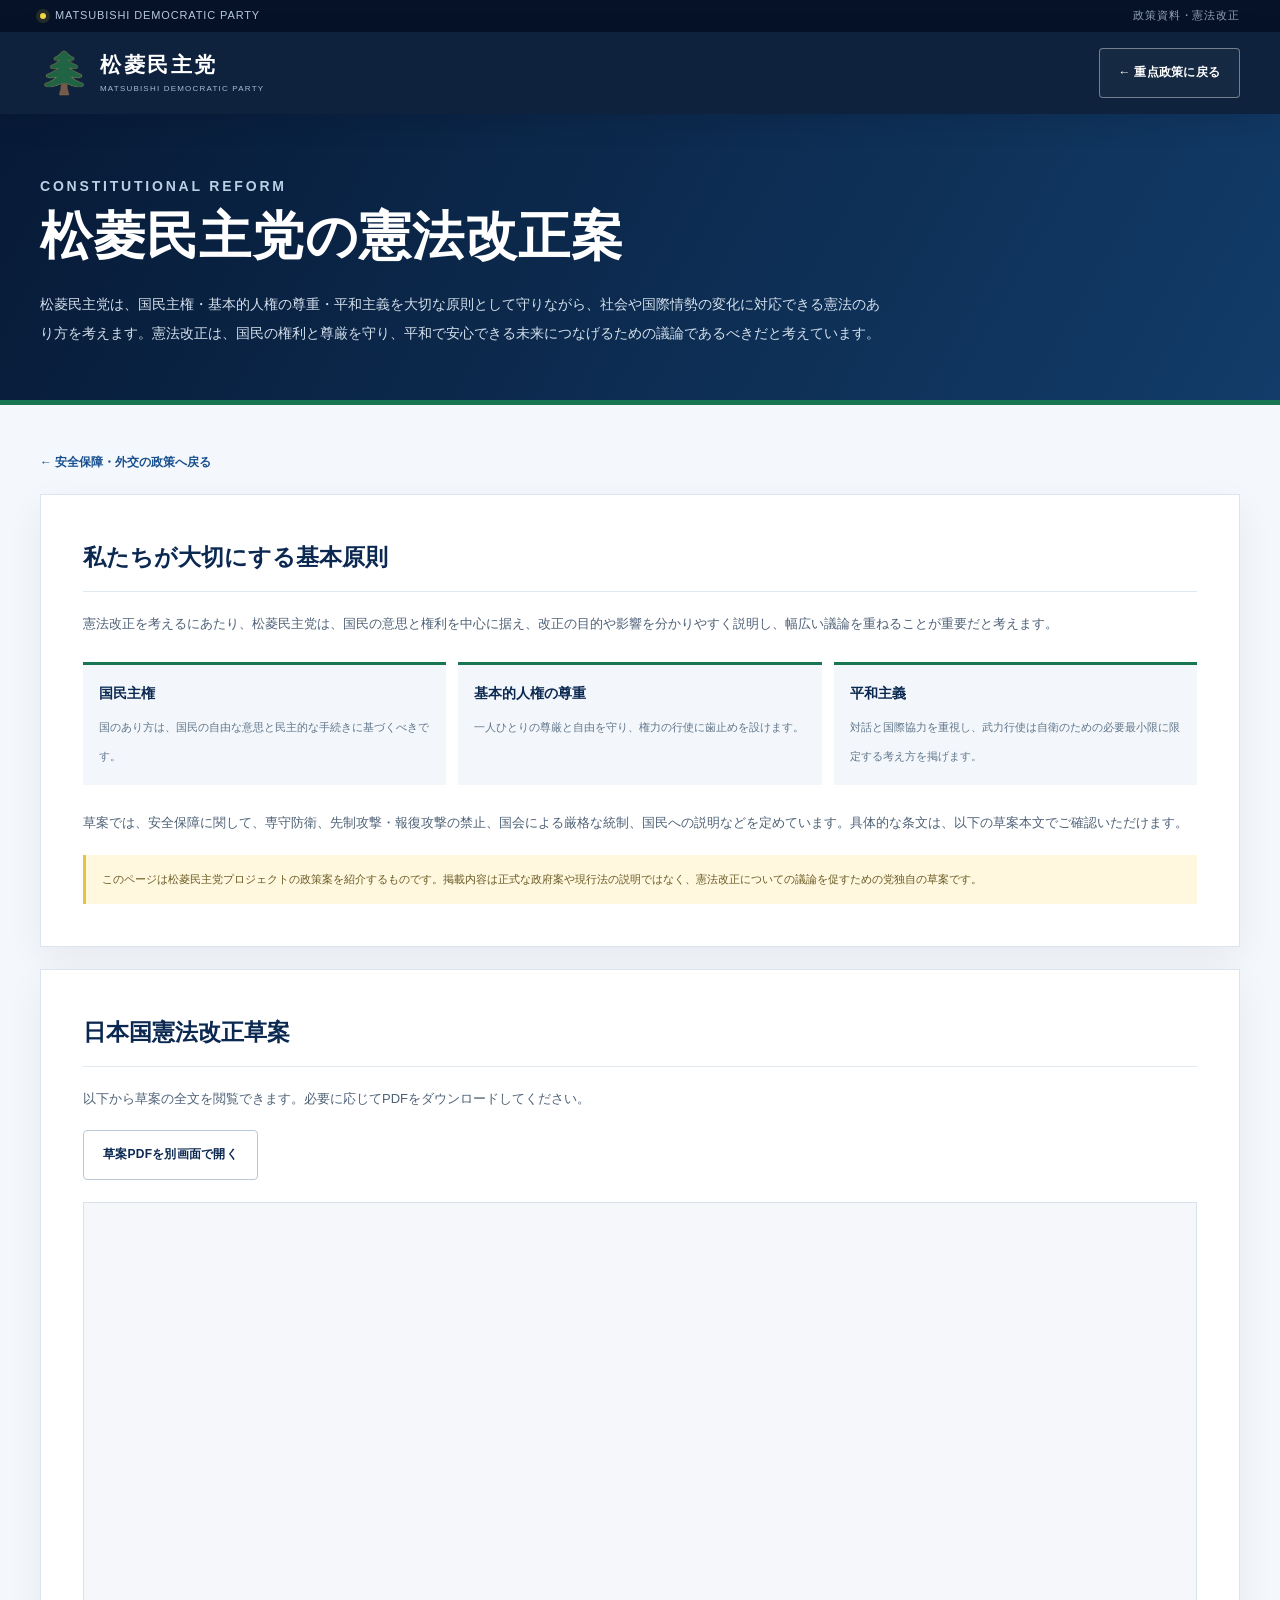
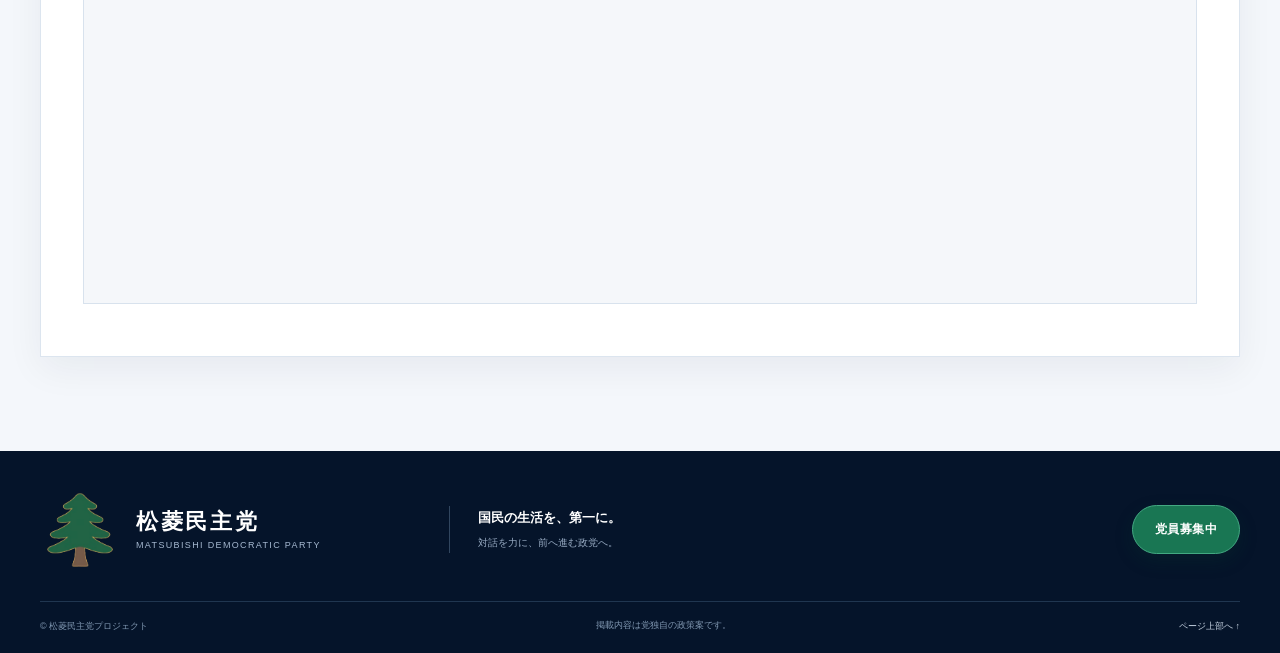
==== commit a13afdce: "Revert campaign visual refresh and restore previous site design" ====
--- a/constitution.html
+++ b/constitution.html
@@ -1,10 +1,10 @@
 <!doctype html>
 <html lang="ja">
 <head>
-<meta charset="utf-8"><meta name="viewport" content="width=device-width, initial-scale=1"><meta name="theme-color" content="#06172f">
+<meta charset="utf-8"><meta name="viewport" content="width=device-width, initial-scale=1">
 <meta name="description" content="松菱民主党の憲法改正に関する考え方と、日本国憲法改正草案をご紹介します。">
 <title>松菱民主党の憲法改正案｜松菱民主党</title>
-<link rel="stylesheet" href="styles.css?v=20261030-campaign">
+<link rel="stylesheet" href="styles.css?v=20261030-restore">
 </head>
 <body class="constitution-page">
 <div class="topline"><div class="container topline-inner"><span><i class="status-dot"></i> MATSUBISHI DEMOCRATIC PARTY</span><span class="topline-right">政策資料・憲法改正</span></div></div>
--- a/styles.css
+++ b/styles.css
@@ -730,852 +730,4 @@
   .policy-diagram-heading h2{font-size:21px}
   .policy-diagram-figure img{max-height:none}
   .policy-diagram-figure figcaption{text-align:left}
-}
-
-
-/* =========================================================
-   MATSUBISHI DEMOCRATIC PARTY — campaign identity refresh
-   Deep navy, confident gold and a restrained civic red.
-   ========================================================= */
-:root{
-  --navy:#06172f;
-  --navy2:#0a2a50;
-  --blue:#155b9c;
-  --yellow:#f3cd45;
-  --green:#168a75;
-  --ink:#14243a;
-  --muted:#65758a;
-  --paper:#f2f5f8;
-  --line:#d9e1eb;
-  --white:#fff;
-  --party-red:#bd3446;
-  --party-gold:#f3cd45;
-  --shadow:0 22px 55px rgba(5,23,47,.15);
-}
-html{scroll-behavior:smooth;scroll-padding-top:100px}
-body{background:#fff;color:var(--ink)}
-::selection{background:var(--party-gold);color:var(--navy)}
-a,button{-webkit-tap-highlight-color:transparent}
-.container{width:min(1240px,calc(100% - 56px))}
-
-/* Official masthead */
-.topline{
-  height:35px;
-  background:linear-gradient(90deg,#a9283c 0%,#c83b4b 48%,#a9283c 100%);
-  color:#fff;
-  font-size:10px;
-  letter-spacing:.12em;
-  font-weight:800;
-}
-.topline-inner{gap:18px}
-.status-dot{background:var(--party-gold);box-shadow:0 0 0 4px rgba(243,205,69,.18);animation:party-pulse 2.4s ease-in-out infinite}
-.topline-right{color:#fff;opacity:.94}
-.site-header{
-  background:linear-gradient(105deg,rgba(5,19,40,.99),rgba(9,42,78,.98));
-  border-bottom:1px solid rgba(243,205,69,.28);
-  box-shadow:0 12px 30px rgba(3,14,31,.22);
-}
-.nav-wrap{min-height:88px}
-.brand{gap:14px}
-.brand img{width:54px;height:54px;object-fit:contain;border:1px solid rgba(255,255,255,.16);border-radius:50%;background:rgba(255,255,255,.06);padding:3px}
-.brand-text strong{font-size:22px;letter-spacing:.15em}
-.brand-text small{font-size:8px;color:#c1d0e1;letter-spacing:.19em}
-.main-nav{gap:clamp(12px,1.55vw,25px);font-size:12px}
-.nav-link{padding:34px 0 30px;color:#e2eaf4;font-weight:800}
-.nav-link:after{height:3px;bottom:20px;background:var(--party-gold)}
-.nav-link:hover,.nav-link.is-active{color:var(--party-gold)}
-.menu-toggle{border-color:rgba(255,255,255,.5);background:rgba(255,255,255,.06)}
-.nav-external{background:var(--party-gold);box-shadow:0 6px 17px rgba(0,0,0,.17)}
-
-/* Hero: full-bleed campaign imagery and strong editorial type */
-.hero{
-  position:relative;
-  min-height:720px;
-  isolation:isolate;
-  background:
-    radial-gradient(ellipse at 78% 28%,rgba(41,105,158,.45),transparent 38%),
-    linear-gradient(115deg,#041329 0%,#08264a 56%,#0b3a68 100%);
-  border-bottom:0;
-}
-.hero:before{
-  content:"";
-  position:absolute;
-  z-index:1;
-  top:-20%;
-  right:8%;
-  width:min(39vw,520px);
-  height:145%;
-  border:1px solid rgba(243,205,69,.3);
-  transform:skewX(-18deg) rotate(18deg);
-  box-shadow:0 0 0 22px rgba(243,205,69,.035),0 0 0 66px rgba(255,255,255,.025);
-  pointer-events:none;
-}
-.hero:after{
-  height:9px;
-  background:linear-gradient(90deg,var(--party-red) 0 16%,var(--party-gold) 16% 54%,#2e82bb 54% 100%);
-  opacity:1;
-}
-.hero-background-slide{
-  opacity:1;
-  background-position:center center;
-  background-size:cover;
-  animation:hero-drift 18s ease-in-out infinite alternate;
-  filter:saturate(1.12) contrast(1.04);
-}
-.hero-background-slide:after{
-  content:"";
-  position:absolute;
-  inset:0;
-  background:linear-gradient(90deg,rgba(3,15,33,.88) 0%,rgba(4,23,47,.72) 42%,rgba(5,26,52,.3) 100%);
-}
-.hero-grid-pattern{
-  z-index:1;
-  opacity:.1;
-  background-size:54px 54px;
-  mask-image:linear-gradient(90deg,black,transparent 100%);
-}
-.hero-inner{
-  min-height:650px;
-  padding-block:102px 76px;
-}
-.hero-copy{
-  max-width:760px;
-  padding:0 38px 8px 0;
-}
-.eyebrow{
-  color:#fff;
-  font-size:11px;
-  letter-spacing:.24em;
-  font-weight:900;
-}
-.eyebrow-line{width:43px;height:3px;background:var(--party-gold)}
-.hero h1{
-  font-size:clamp(58px,7.5vw,96px);
-  line-height:1.12;
-  letter-spacing:.015em;
-  font-weight:950;
-  text-shadow:0 8px 34px rgba(0,0,0,.32);
-}
-.hero h1 em{color:var(--party-gold)}
-.hero-lead{
-  font-size:clamp(18px,2.15vw,25px);
-  font-weight:850;
-  letter-spacing:.035em;
-  margin:24px 0 13px;
-}
-.hero-description{
-  color:#e1eaf4;
-  max-width:610px;
-  font-size:14px;
-  line-height:2.15;
-}
-.hero-actions{margin-top:34px;gap:14px}
-.button{
-  min-height:49px;
-  padding:14px 23px;
-  border-radius:3px;
-  font-size:12px;
-  letter-spacing:.045em;
-  font-weight:900;
-}
-.button-yellow{
-  background:linear-gradient(115deg,#f8dc6d,#e9bd33);
-  color:#081a34;
-  box-shadow:0 9px 23px rgba(0,0,0,.17);
-}
-.button-yellow:hover{background:#ffe77c;box-shadow:0 14px 32px rgba(0,0,0,.25)}
-.button-outline{border:1px solid rgba(255,255,255,.65);background:rgba(4,19,39,.24);color:#fff}
-.hero-signature{
-  max-width:430px;
-  margin-top:40px;
-  padding-top:22px;
-  border-top:1px solid rgba(255,255,255,.28);
-}
-.signature-mark{
-  width:39px;height:39px;
-  border:2px solid var(--party-gold);
-  color:var(--party-gold);
-  font-size:18px;
-}
-.hero-signature strong{font-size:13px;letter-spacing:.08em}
-.hero-signature small{font-size:10px;color:#c0d0e2}
-.hero-bottom{
-  padding-bottom:30px;
-  color:#d5e0eb;
-  font-weight:800;
-  letter-spacing:.17em;
-}
-.scroll-hint{color:var(--party-gold)}
-.scroll-hint i,.scroll-hint i:after{border-color:var(--party-gold);background:var(--party-gold)}
-.hero-slider-arrow{
-  width:49px;height:49px;
-  border:1px solid rgba(255,255,255,.62);
-  background:rgba(4,19,39,.55);
-  box-shadow:0 8px 22px rgba(0,0,0,.2);
-}
-.hero-pagination{
-  bottom:31px;
-  border:1px solid rgba(255,255,255,.38);
-  border-radius:4px;
-  background:rgba(4,19,39,.78);
-  box-shadow:0 12px 28px rgba(0,0,0,.24);
-}
-.hero-pagination-dot{
-  width:38px;height:32px;min-width:38px;
-  border-radius:2px;
-  font-weight:900;
-}
-.hero-pagination-dot.is-active{width:46px;min-width:46px}
-
-/* Principles ribbon */
-.value-strip{
-  position:relative;
-  background:linear-gradient(105deg,#071a34,#0d3158);
-  border:0;
-  color:#fff;
-  box-shadow:0 12px 28px rgba(5,23,47,.15);
-}
-.value-grid{padding-block:24px}
-.value-item{
-  min-height:58px;
-  padding:5px 30px;
-  border-right:1px solid rgba(255,255,255,.18);
-}
-.value-number{color:var(--party-gold);font:900 31px Georgia,serif}
-.value-item strong{color:#fff;font-size:14px;letter-spacing:.06em}
-.value-item small{color:#c0cfdf;font-size:10px}
-
-/* Content headings and about section */
-.section{padding:112px 0}
-.about-section{
-  position:relative;
-  overflow:hidden;
-  background:linear-gradient(180deg,#fff 0%,#f9fbfd 100%);
-}
-.about-section:after{
-  content:"M";
-  position:absolute;
-  right:-2%;
-  bottom:-25%;
-  color:rgba(10,42,80,.035);
-  font:900 clamp(260px,40vw,590px)/1 Georgia,serif;
-  pointer-events:none;
-}
-.about-layout{position:relative;z-index:1;gap:8%}
-.section-kicker{
-  color:#a82b3e;
-  font-size:10px;
-  font-weight:950;
-  letter-spacing:.22em;
-}
-.section-heading h2{
-  font-size:clamp(43px,5.2vw,66px);
-  line-height:1.2;
-  letter-spacing:.01em;
-  color:var(--navy);
-}
-.section-heading h2 span{color:#145d9e}
-.heading-rule{
-  width:88px;height:5px;
-  margin:30px 0;
-  background:linear-gradient(90deg,var(--party-red) 0 30%,var(--party-gold) 30% 100%);
-}
-.heading-note{font-size:14px;color:#54667d;font-weight:700}
-.about-copy{
-  border-left:2px solid #d6e0e9;
-  padding:6px 0 6px 43px;
-}
-.about-copy:before{width:5px;height:62px;left:-3px;background:var(--party-red)}
-.about-copy .lead-paragraph{
-  color:#102e52;
-  font-size:21px;
-  font-weight:900;
-  letter-spacing:.01em;
-}
-.about-copy p{font-size:13px;line-height:2.2;color:#50627a}
-.about-points{
-  border-top:1px solid #cfd9e4;
-  border-bottom:1px solid #cfd9e4;
-  gap:18px;
-  padding:21px 0;
-}
-.about-points span{color:#9a3442;font-weight:900;letter-spacing:.13em}
-.about-points strong{color:#12385e;font-size:13px}
-
-/* Six key policies — one recognisable party identity */
-.policy-section{
-  position:relative;
-  overflow:hidden;
-  background:
-    linear-gradient(135deg,rgba(9,39,73,.035) 25%,transparent 25%) 0 0/34px 34px,
-    #eef2f6;
-  border-top:1px solid #e1e7ed;
-  border-bottom:1px solid #dce4ec;
-}
-.section-topline{margin-bottom:46px}
-.section-title{
-  color:#071d3a;
-  font-size:clamp(36px,4.4vw,54px);
-  font-weight:950;
-  letter-spacing:.015em;
-}
-.section-subtitle{font-size:14px;color:#586b82}
-.section-index{
-  padding:12px 15px;
-  color:#fff;
-  background:#0a2a50;
-  border-bottom:3px solid var(--party-gold);
-  font:900 10px Georgia,serif;
-}
-.section-index b{color:var(--party-gold)}
-.policy-grid{gap:19px}
-.policy-card{
-  min-height:288px;
-  padding:29px 27px 25px;
-  border:1px solid #d8e0e9;
-  border-radius:2px;
-  background:linear-gradient(145deg,#fff 0%,#f9fbfd 100%);
-  box-shadow:0 10px 26px rgba(8,31,58,.055);
-  transition:transform .3s ease,box-shadow .3s ease,border-color .3s ease;
-}
-.policy-card:before{
-  height:6px;
-  background:linear-gradient(90deg,var(--party-red) 0 18%,var(--party-gold) 18% 100%);
-}
-.policy-card:after{
-  content:"";
-  position:absolute;
-  right:-52px;
-  top:76px;
-  width:170px;
-  height:170px;
-  border:1px solid rgba(10,42,80,.07);
-  transform:rotate(45deg);
-  pointer-events:none;
-}
-.policy-card:hover{
-  transform:translateY(-8px);
-  border-color:#c3d0de;
-  box-shadow:0 22px 46px rgba(8,31,58,.14);
-}
-.policy-orange,.policy-green,.policy-rose,.policy-blue,.policy-purple,.policy-teal{
-  --accent:#b48a22;
-  --accent-light:#fbf3d9;
-}
-.policy-no{
-  font-size:32px;
-  color:#a72d40;
-  font-family:Georgia,serif;
-  font-weight:950;
-}
-.policy-icon{
-  width:52px;height:52px;
-  border-radius:50%;
-  background:linear-gradient(145deg,#f9edc7,#f3d66c);
-  border:1px solid rgba(167,125,23,.22);
-  color:#0d2c50;
-  font-size:24px;
-  box-shadow:0 5px 14px rgba(140,104,20,.12);
-}
-.policy-label{
-  color:#a72d40;
-  font-size:9px;
-  font-weight:950;
-  letter-spacing:.22em;
-}
-.policy-card h3{
-  color:#0b2b4f;
-  font-size:23px;
-  font-weight:950;
-}
-.policy-short{color:#5d6d81;font-size:13px}
-.text-button{
-  position:relative;
-  z-index:1;
-  margin-top:23px;
-  padding-top:15px;
-  color:#125b99;
-  border-top:1px solid #dce4ec;
-  letter-spacing:.05em;
-}
-.text-button:hover{color:#b12f43}
-.policy-note{
-  margin-top:27px;
-  padding:16px 19px;
-  background:#fff;
-  border:1px solid #e0e6ed;
-  border-left:4px solid var(--party-gold);
-  box-shadow:0 7px 20px rgba(8,31,58,.04);
-}
-
-/* A bolder three-step policy process */
-.approach-section{
-  position:relative;
-  overflow:hidden;
-  background:
-    linear-gradient(105deg,rgba(4,18,39,.97),rgba(7,39,72,.93)),
-    url('assets/community-scene.webp') center/cover no-repeat;
-  color:#fff;
-}
-.approach-section:after{
-  content:"";
-  position:absolute;
-  width:45vw;height:45vw;
-  max-width:600px;max-height:600px;
-  right:-10%;top:-28%;
-  border:1px solid rgba(243,205,69,.25);
-  transform:rotate(45deg);
-  box-shadow:0 0 0 24px rgba(243,205,69,.035),0 0 0 64px rgba(255,255,255,.025);
-}
-.approach-layout{position:relative;z-index:1}
-.approach-layout h2{
-  font-size:clamp(34px,4.4vw,52px);
-  line-height:1.35;
-  font-weight:950;
-}
-.approach-layout h2 span{color:var(--party-gold)}
-.approach-intro{color:#d1deeb;font-size:14px;line-height:2.15}
-.approach-step{
-  padding:23px 20px;
-  border:1px solid rgba(255,255,255,.16);
-  border-left:4px solid var(--party-gold);
-  background:rgba(255,255,255,.065);
-  backdrop-filter:blur(6px);
-  transition:transform .22s,background .22s;
-}
-.approach-step:hover{transform:translateX(5px);background:rgba(255,255,255,.11)}
-.approach-step>span{color:var(--party-gold);font-size:27px;font-weight:950}
-.approach-step strong{font-size:15px;color:#fff}
-.approach-step p{font-size:12px;color:#c4d2e1}
-
-/* News desk */
-.news-section{background:#fff}
-.news-intro{
-  background:linear-gradient(110deg,#0a2a50,#104779);
-  border:0;
-  border-left:5px solid var(--party-gold);
-  color:#fff;
-  box-shadow:0 12px 26px rgba(8,31,58,.1);
-}
-.news-intro p{color:#d7e3ef}
-.news-intro strong{color:#fff}
-.news-intro-mark{
-  background:var(--party-gold);
-  color:#0a2a50;
-  border-radius:2px;
-  font-size:22px;
-  font-weight:950;
-}
-.news-toolbar{border-bottom:1px solid #d9e2ec}
-.news-filter{
-  border:1px solid #cbd6e2;
-  border-radius:2px;
-  color:#234667;
-  font-weight:850;
-}
-.news-filter.is-selected{
-  background:#0a2a50;
-  border-color:#0a2a50;
-  color:var(--party-gold);
-  box-shadow:inset 0 -3px 0 var(--party-gold);
-}
-.news-card{
-  position:relative;
-  border:1px solid #d9e2eb;
-  border-top:4px solid #0b3158;
-  border-radius:3px;
-  background:#fff;
-  box-shadow:0 10px 27px rgba(8,31,58,.06);
-  transition:transform .25s,box-shadow .25s;
-}
-.news-card:hover{transform:translateY(-6px);box-shadow:0 18px 42px rgba(8,31,58,.13)}
-.news-card-top{
-  background:#f3f6f9;
-  border-bottom:1px solid #e0e7ee;
-}
-.news-number{color:#b62e43;font-weight:950}
-.news-category{border-radius:2px;font-weight:900}
-.news-card h3{color:#0b2b4f;font-size:22px;font-weight:950;line-height:1.5}
-.news-summary{font-size:13px;color:#586b80;line-height:2.1}
-.news-details summary{
-  background:#edf3f8;
-  border-left:3px solid var(--party-gold);
-  color:#124f83;
-  font-weight:900;
-}
-.news-details summary:hover{background:#e1ebf4}
-.news-detail-content h4{border-left-color:var(--party-red);color:#10395f}
-.news-disclaimer{
-  background:#f5f7fa;
-  border-left:4px solid #c7d3df;
-}
-
-/* Representative message as the visual climax */
-.message-section{
-  position:relative;
-  overflow:hidden;
-  background:
-    linear-gradient(105deg,rgba(4,17,36,.98) 0%,rgba(8,41,75,.96) 62%,rgba(8,41,75,.86) 100%),
-    url('assets/public-scene.webp') center/cover no-repeat;
-  color:#fff;
-  border-top:6px solid var(--party-gold);
-  border-bottom:6px solid var(--party-red);
-}
-.message-section:after{
-  content:"";
-  position:absolute;
-  top:-160px;right:-100px;
-  width:440px;height:440px;
-  border:1px solid rgba(243,205,69,.24);
-  border-radius:50%;
-  box-shadow:0 0 0 35px rgba(243,205,69,.035),0 0 0 75px rgba(255,255,255,.025);
-}
-.message-layout{position:relative;z-index:1;align-items:center}
-.message-photo-wrap{
-  max-width:430px;
-  padding:14px;
-  border:1px solid rgba(243,205,69,.48);
-  background:rgba(255,255,255,.055);
-  box-shadow:0 20px 48px rgba(0,0,0,.22);
-}
-.message-photo{
-  max-width:100%;
-  filter:drop-shadow(0 7px 18px rgba(0,0,0,.18));
-}
-.message-copy h2{
-  color:#fff;
-  font-size:clamp(34px,4.7vw,55px);
-  font-weight:950;
-  line-height:1.35;
-}
-.message-copy h2 span{color:var(--party-gold)}
-.message-copy .section-kicker{color:#f0ce55}
-.message-copy p{color:#d4e0ed;font-size:13px;line-height:2.15}
-.message-copy .message-lead{color:#fff;font-size:18px;font-weight:850}
-.representative-sign{
-  border-top:1px solid rgba(255,255,255,.22);
-  margin-top:25px;padding-top:18px;
-}
-.representative-sign span{color:#c2d0df}
-.representative-sign strong{color:var(--party-gold);font-size:17px;letter-spacing:.08em}
-
-/* History timeline and closing campaign call */
-.history-section{background:#f1f4f7}
-.timeline-item{
-  background:#fff;
-  border:1px solid #dce4eb;
-  border-left:4px solid #c9a532;
-  box-shadow:0 9px 22px rgba(8,31,58,.055);
-}
-.timeline-marker{background:#0a2a50;color:var(--party-gold);font-weight:950}
-.timeline-current{border-left-color:var(--party-red)}
-.current-label{background:#b62e43;color:#fff}
-.closing-cta{
-  position:relative;
-  overflow:hidden;
-  background:
-    linear-gradient(110deg,rgba(5,18,38,.97),rgba(10,53,91,.94)),
-    url('assets/hero-community-shop.webp') center/cover no-repeat;
-  border-top:1px solid rgba(255,255,255,.18);
-  border-bottom:7px solid var(--party-gold);
-}
-.closing-cta:after{
-  content:"";
-  position:absolute;
-  right:8%;top:-120px;
-  width:330px;height:330px;
-  border:1px solid rgba(243,205,69,.3);
-  transform:rotate(45deg);
-  box-shadow:0 0 0 26px rgba(243,205,69,.04),0 0 0 68px rgba(255,255,255,.025);
-}
-.closing-inner{position:relative;z-index:1}
-.closing-inner h2{font-size:clamp(38px,5vw,62px);font-weight:950}
-.closing-inner h2 span{color:var(--party-gold)}
-.closing-inner p:not(.section-kicker){color:#d3dfeb;font-size:14px;line-height:2.1}
-.button-large{padding:18px 27px;font-size:13px;box-shadow:0 12px 26px rgba(0,0,0,.22)}
-.site-footer{
-  background:#031126;
-  border-top:1px solid rgba(243,205,69,.23);
-}
-.footer-brand img{width:68px;height:68px}
-.footer-links .footer-join-button{
-  background:linear-gradient(110deg,#c43c4d,#99283a);
-  border:1px solid rgba(255,255,255,.25);
-  border-radius:3px;
-  color:#fff;
-  box-shadow:0 8px 22px rgba(0,0,0,.2);
-  letter-spacing:.08em;
-}
-.footer-links .footer-join-button:hover{background:#d04b5a}
-.footer-bottom{color:#aebed0}
-
-/* Dedicated policy pages — keep the complete party brand consistent */
-.policy-page{
-  --policy-accent:#d2aa34!important;
-  background:#eef2f6;
-}
-.policy-page--orange,.policy-page--green,.policy-page--rose,.policy-page--blue,.policy-page--purple,.policy-page--teal{--policy-accent:#d2aa34}
-.policy-page .site-header{background:linear-gradient(105deg,#05152e,#0a315a)}
-.policy-page-hero{
-  min-height:430px;
-  display:flex;
-  align-items:center;
-  padding:82px 0 72px;
-  border-bottom:8px solid var(--party-gold);
-  background-color:#06172f;
-  background-image:
-    linear-gradient(100deg,rgba(3,15,33,.97) 0%,rgba(4,23,47,.86) 42%,rgba(4,23,47,.4) 100%),
-    var(--policy-hero-image);
-  background-size:cover;
-  background-position:center,var(--policy-hero-position,center);
-}
-.policy-page-hero:before{
-  content:"";
-  position:absolute;
-  right:7%;top:-30%;
-  width:300px;height:160%;
-  border:1px solid rgba(243,205,69,.33);
-  transform:rotate(27deg) skewX(-13deg);
-  pointer-events:none;
-}
-.policy-page-hero:after{
-  display:block;
-  position:absolute;
-  top:12%;right:12%;
-  width:210px;height:210px;
-  border:1px solid rgba(255,255,255,.2);
-  border-radius:50%;
-  box-shadow:0 0 0 24px rgba(255,255,255,.035),0 0 0 54px rgba(243,205,69,.04);
-}
-.policy-page-hero .policy-banner-layout{width:min(1240px,calc(100% - 56px));max-width:1240px}
-.policy-banner-copy{max-width:830px}
-.policy-page-hero .section-kicker{color:#f3d76c;font-size:10px;letter-spacing:.22em}
-.policy-page-hero h1{font-size:clamp(42px,6vw,68px);font-weight:950;letter-spacing:.02em;line-height:1.2}
-.policy-page-tagline{font-size:clamp(18px,2.3vw,25px);font-weight:900;margin-bottom:18px}
-.policy-page-intro{max-width:760px;color:#e0e9f3;font-size:14px;line-height:2.15}
-.policy-page-hero-meta{color:#c8d6e5;letter-spacing:.16em}
-.policy-page-content{background:#eef2f6;padding:48px 0 80px}
-.policy-breadcrumb{color:#6c7c8e;font-weight:700}
-.policy-breadcrumb a{color:#155b9c}
-.policy-page-section-heading h2,.policy-actions-heading h2{color:#092a50;font-size:clamp(27px,3.3vw,38px);font-weight:950}
-.policy-page-panel{
-  border:1px solid #dce4ed;
-  border-top:5px solid var(--party-gold);
-  box-shadow:0 12px 28px rgba(6,25,49,.07);
-  transition:transform .22s,box-shadow .22s;
-}
-.policy-page-panel:hover{transform:translateY(-4px);box-shadow:0 18px 36px rgba(6,25,49,.12)}
-.policy-page-panel-no{background:#0a2a50;color:var(--party-gold);border-radius:2px;width:38px;height:34px}
-.policy-page-panel h3{font-size:17px;color:#0a2a50}
-.policy-page-panel p{font-size:13px;line-height:2.1}
-.policy-actions-panel{
-  border:0;
-  border-top:6px solid #0a2a50;
-  box-shadow:0 15px 36px rgba(6,25,49,.08);
-}
-.policy-actions-heading h2{font-size:31px}
-.policy-action-list li{padding:19px 0}
-.policy-action-no{width:34px;height:34px;border-radius:3px;background:#0a2a50;color:var(--party-gold);font-weight:950}
-.policy-action-list p{font-size:13px}
-.policy-check{
-  background:#fff;
-  border:1px solid #dce4ed;
-  border-left:5px solid var(--party-gold);
-  box-shadow:0 7px 20px rgba(6,25,49,.045);
-}
-.policy-check h3{font-size:15px;color:#0a2a50}
-.policy-check p{font-size:12px}
-.policy-diagram-section{
-  border:1px solid #d7e0e9;
-  border-top:5px solid #0a2a50;
-  border-left:0;
-  background:#fff;
-  box-shadow:0 15px 34px rgba(6,25,49,.08);
-}
-.policy-diagram-heading .section-kicker{color:#a62c40}
-.policy-diagram-heading h2{font-size:clamp(22px,2.7vw,30px);font-weight:950}
-.policy-project-notice{
-  background:#fff8e3;
-  border:1px solid #eddfad;
-  border-left:5px solid var(--party-gold);
-}
-.policy-other-section{
-  background:#071a34;
-  border-top:5px solid var(--party-gold);
-}
-.policy-other-section .policy-page-section-heading h2{color:#fff}
-.policy-other-section .policy-page-section-heading .section-kicker{color:var(--party-gold)}
-.policy-other-links a{
-  min-height:58px;
-  background:rgba(255,255,255,.07);
-  border:1px solid rgba(255,255,255,.18);
-  color:#fff;
-  border-left:4px solid var(--party-gold);
-  font-size:13px;
-  transition:background .2s,transform .2s,border-color .2s;
-}
-.policy-other-links a:hover{background:rgba(255,255,255,.15);border-color:var(--party-gold)}
-.policy-other-links a[aria-current="page"]{background:rgba(243,205,69,.13);border-color:var(--party-gold);box-shadow:inset 3px 0 var(--party-gold)}
-.policy-page .site-footer{border-top:0}
-
-/* Constitution page uses the same campaign identity */
-.constitution-page{background:#eef2f6}
-.constitution-page .site-header{background:linear-gradient(105deg,#05152e,#0a315a)}
-.constitution-hero{
-  position:relative;overflow:hidden;
-  padding:82px 0 74px;
-  border-bottom:8px solid var(--party-gold);
-  background:linear-gradient(100deg,rgba(3,15,33,.97),rgba(4,31,61,.83)),url('assets/public-scene.webp') center/cover;
-}
-.constitution-hero:after{
-  content:"";
-  position:absolute;right:10%;top:-30%;
-  width:260px;height:150%;
-  border:1px solid rgba(243,205,69,.3);
-  transform:rotate(28deg);
-  pointer-events:none;
-}
-.constitution-hero h1{font-size:clamp(38px,5.5vw,62px);font-weight:950}
-.constitution-hero p{font-size:14px}
-.constitution-panel{
-  border:1px solid #dce4ed;
-  border-top:5px solid var(--party-gold);
-  box-shadow:0 14px 34px rgba(6,25,49,.075);
-}
-.constitution-panel h2{font-size:25px;color:#0a2a50;font-weight:950}
-.constitution-principle{border-top:4px solid var(--party-gold);background:#f3f6f9}
-.security-subpage-cta{border-left-color:var(--party-gold)}
-.security-constitution-button{background:#0a2a50;border-radius:3px}
-.constitution-notice{border-left-color:var(--party-red)}
-
-/* Motion: restrained reveals, depth, and clear interactive feedback */
-@keyframes party-pulse{
-  0%,100%{box-shadow:0 0 0 4px rgba(243,205,69,.16)}
-  50%{box-shadow:0 0 0 8px rgba(243,205,69,0)}
-}
-@keyframes hero-drift{
-  from{transform:scale(1.015)}
-  to{transform:scale(1.09)}
-}
-@keyframes gold-sheen{
-  0%{background-position:0% 50%}
-  100%{background-position:200% 50%}
-}
-.scroll-reveal{
-  opacity:0;
-  transform:translateY(28px);
-  transition:opacity .7s ease,transform .7s cubic-bezier(.2,.7,.25,1);
-  transition-delay:var(--reveal-delay,0ms);
-}
-.scroll-reveal.is-revealed{opacity:1;transform:translateY(0)}
-.policy-card .text-button span,.button span{transition:transform .22s ease}
-.policy-card:hover .text-button span,.button:hover span{transform:translateX(4px)}
-.news-card,.policy-page-panel,.policy-check,.timeline-item{will-change:transform}
-:focus-visible{outline:3px solid #d6ad32;outline-offset:4px}
-
-/* Responsive campaign layout */
-@media(max-width:1100px){
-  .nav-wrap{gap:16px}
-  .brand-text strong{font-size:19px}
-  .main-nav{gap:12px;font-size:11px}
-  .hero-inner{padding-block:88px 68px}
-  .hero h1{font-size:clamp(54px,7vw,78px)}
-  .policy-card{padding:25px 22px}
-}
-@media(max-width:900px){
-  .container{width:calc(100% - 40px)}
-  .nav-wrap{min-height:78px}
-  .main-nav{top:100%;padding:13px 22px 23px;background:#061a34}
-  .main-nav.is-open{box-shadow:0 18px 35px rgba(0,0,0,.28)}
-  .nav-link{padding:14px 7px;border-bottom:1px solid rgba(255,255,255,.11)}
-  .hero{min-height:650px}
-  .hero-inner{min-height:590px;padding-block:78px 64px}
-  .hero-copy{max-width:680px}
-  .hero h1{font-size:clamp(52px,8.2vw,76px)}
-  .section{padding:88px 0}
-  .policy-grid{gap:14px}
-  .policy-card{min-height:275px}
-  .message-layout{gap:6%}
-  .policy-page-hero{min-height:370px;padding:68px 0 60px}
-  .policy-page-hero .policy-banner-layout{width:calc(100% - 40px)}
-  .constitution-hero{padding:68px 0 60px}
-}
-@media(max-width:640px){
-  .container{width:calc(100% - 32px)}
-  .topline{height:30px;font-size:9px}
-  .brand img{width:45px;height:45px}
-  .brand-text strong{font-size:17px}
-  .brand-text small{font-size:6px;letter-spacing:.12em}
-  .nav-wrap{min-height:69px}
-  .hero{min-height:610px}
-  .hero-inner{min-height:555px;padding:68px 0 55px}
-  .hero-copy{padding:0 25px 0 4px}
-  .hero h1{font-size:clamp(44px,12vw,62px);line-height:1.18}
-  .hero-lead{font-size:16px;margin-top:19px}
-  .hero-description{font-size:12px;line-height:2;max-width:100%}
-  .hero-actions{gap:9px;margin-top:24px}
-  .button{min-height:45px;padding:12px 14px;font-size:10px;gap:9px}
-  .hero-signature{margin-top:27px;padding-top:17px}
-  .hero-slider-arrow{width:36px;height:36px;font-size:25px}
-  .hero-slider-prev{left:5px}
-  .hero-slider-next{right:5px}
-  .hero-pagination{bottom:17px;gap:4px;padding:5px}
-  .hero-pagination-dot{width:28px;height:25px;min-width:28px;font-size:9px}
-  .hero-pagination-dot.is-active{width:34px;min-width:34px}
-  .hero-bottom{padding-bottom:19px;font-size:8px}
-  .value-grid{grid-template-columns:1fr;padding:9px 0}
-  .value-item,.value-item:first-child{min-height:0;padding:12px 5px;border-right:0;border-bottom:1px solid rgba(255,255,255,.13)}
-  .value-item:last-child{border-bottom:0}
-  .value-number{font-size:24px;width:38px}
-  .value-item strong{font-size:12px}
-  .value-item small{font-size:9px}
-  .section{padding:68px 0}
-  .about-layout{grid-template-columns:1fr;gap:28px}
-  .section-heading h2{font-size:clamp(39px,11vw,50px)}
-  .about-copy{padding-left:22px}
-  .about-copy .lead-paragraph{font-size:17px}
-  .about-points{grid-template-columns:1fr;gap:12px}
-  .about-points div{display:grid;grid-template-columns:55px 1fr;align-items:center}
-  .section-topline{align-items:flex-end;gap:12px;margin-bottom:28px}
-  .section-title{font-size:32px}
-  .section-index{font-size:8px;padding:8px}
-  .policy-grid{grid-template-columns:1fr;gap:12px}
-  .policy-card{min-height:0;padding:24px 21px 21px}
-  .policy-card h3{font-size:22px}
-  .policy-short{font-size:12px;min-height:0}
-  .approach-layout{grid-template-columns:1fr;gap:26px}
-  .approach-layout h2{font-size:34px}
-  .approach-step{padding:18px 15px}
-  .news-intro{padding:16px 14px;gap:12px}
-  .news-toolbar{align-items:flex-start;flex-direction:column;gap:12px}
-  .news-card h3{font-size:19px}
-  .message-layout{grid-template-columns:1fr;gap:25px}
-  .message-photo-wrap{max-width:min(100%,390px);margin:0 auto}
-  .message-photo{max-width:100%;width:100%}
-  .message-copy h2{font-size:34px}
-  .timeline-item{padding:17px 14px;gap:12px}
-  .closing-inner{display:flex;flex-direction:column;align-items:flex-start;gap:24px}
-  .closing-inner h2{font-size:42px}
-  .footer-main{grid-template-columns:1fr;gap:20px}
-  .footer-main>.footer-links{grid-column:1;justify-content:flex-start}
-  .policy-page-hero{min-height:0;padding:48px 0 44px}
-  .policy-page-hero .policy-banner-layout{width:calc(100% - 32px)}
-  .policy-page-hero h1{font-size:36px}
-  .policy-page-tagline{font-size:17px}
-  .policy-page-intro{font-size:12px}
-  .policy-page-content{padding:28px 0 50px}
-  .policy-page-grid,.policy-checks-grid{grid-template-columns:1fr}
-  .policy-page-panel{padding:20px}
-  .policy-actions-panel{padding:23px 17px}
-  .policy-diagram-section{grid-template-columns:1fr;padding:20px 16px}
-  .policy-other-links{grid-template-columns:1fr}
-  .constitution-hero{padding:48px 0 44px}
-  .constitution-hero h1{font-size:36px}
-  .constitution-hero p{font-size:12px}
-  .constitution-content{padding:25px 0 45px}
-  .constitution-panel{padding:20px 16px}
-}
-@media(prefers-reduced-motion:reduce){
-  *,*::before,*::after{scroll-behavior:auto!important;animation-duration:.01ms!important;animation-iteration-count:1!important;transition-duration:.01ms!important}
-  .scroll-reveal{opacity:1;transform:none}
-}
+}
